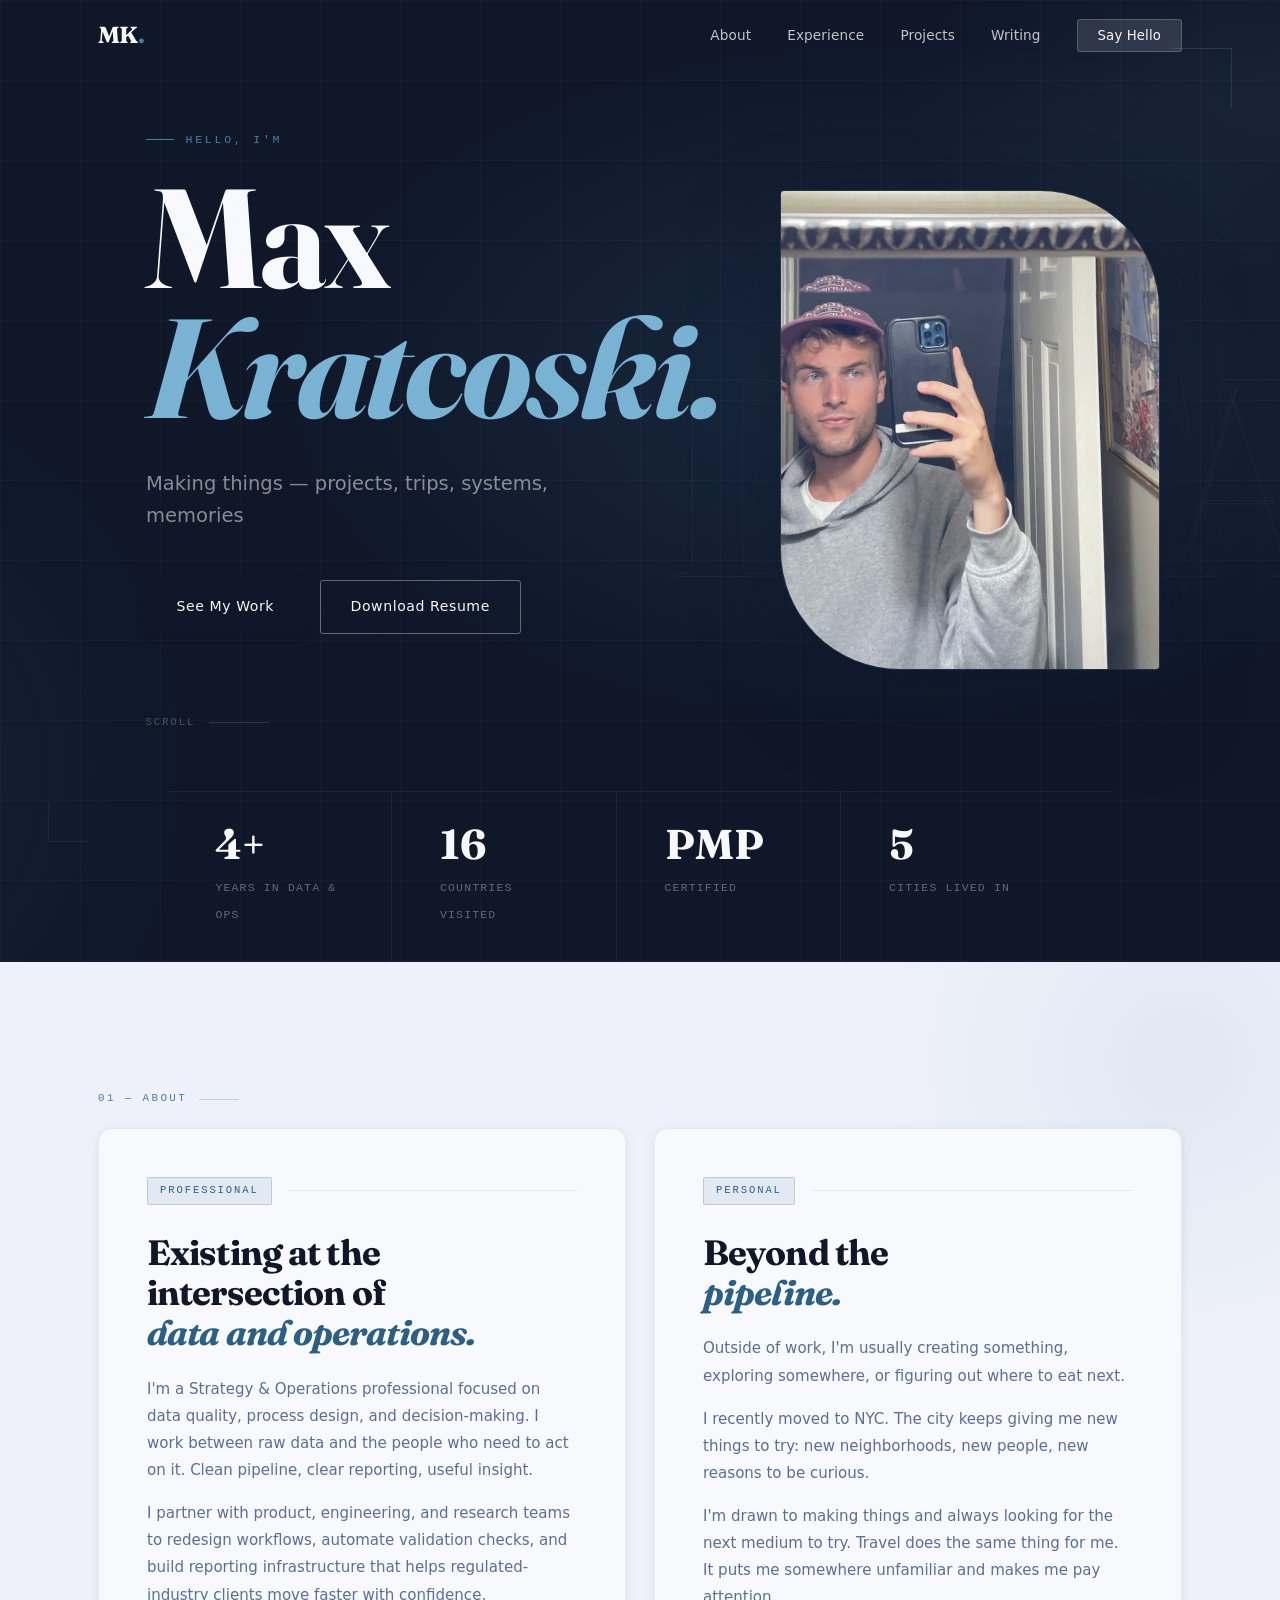
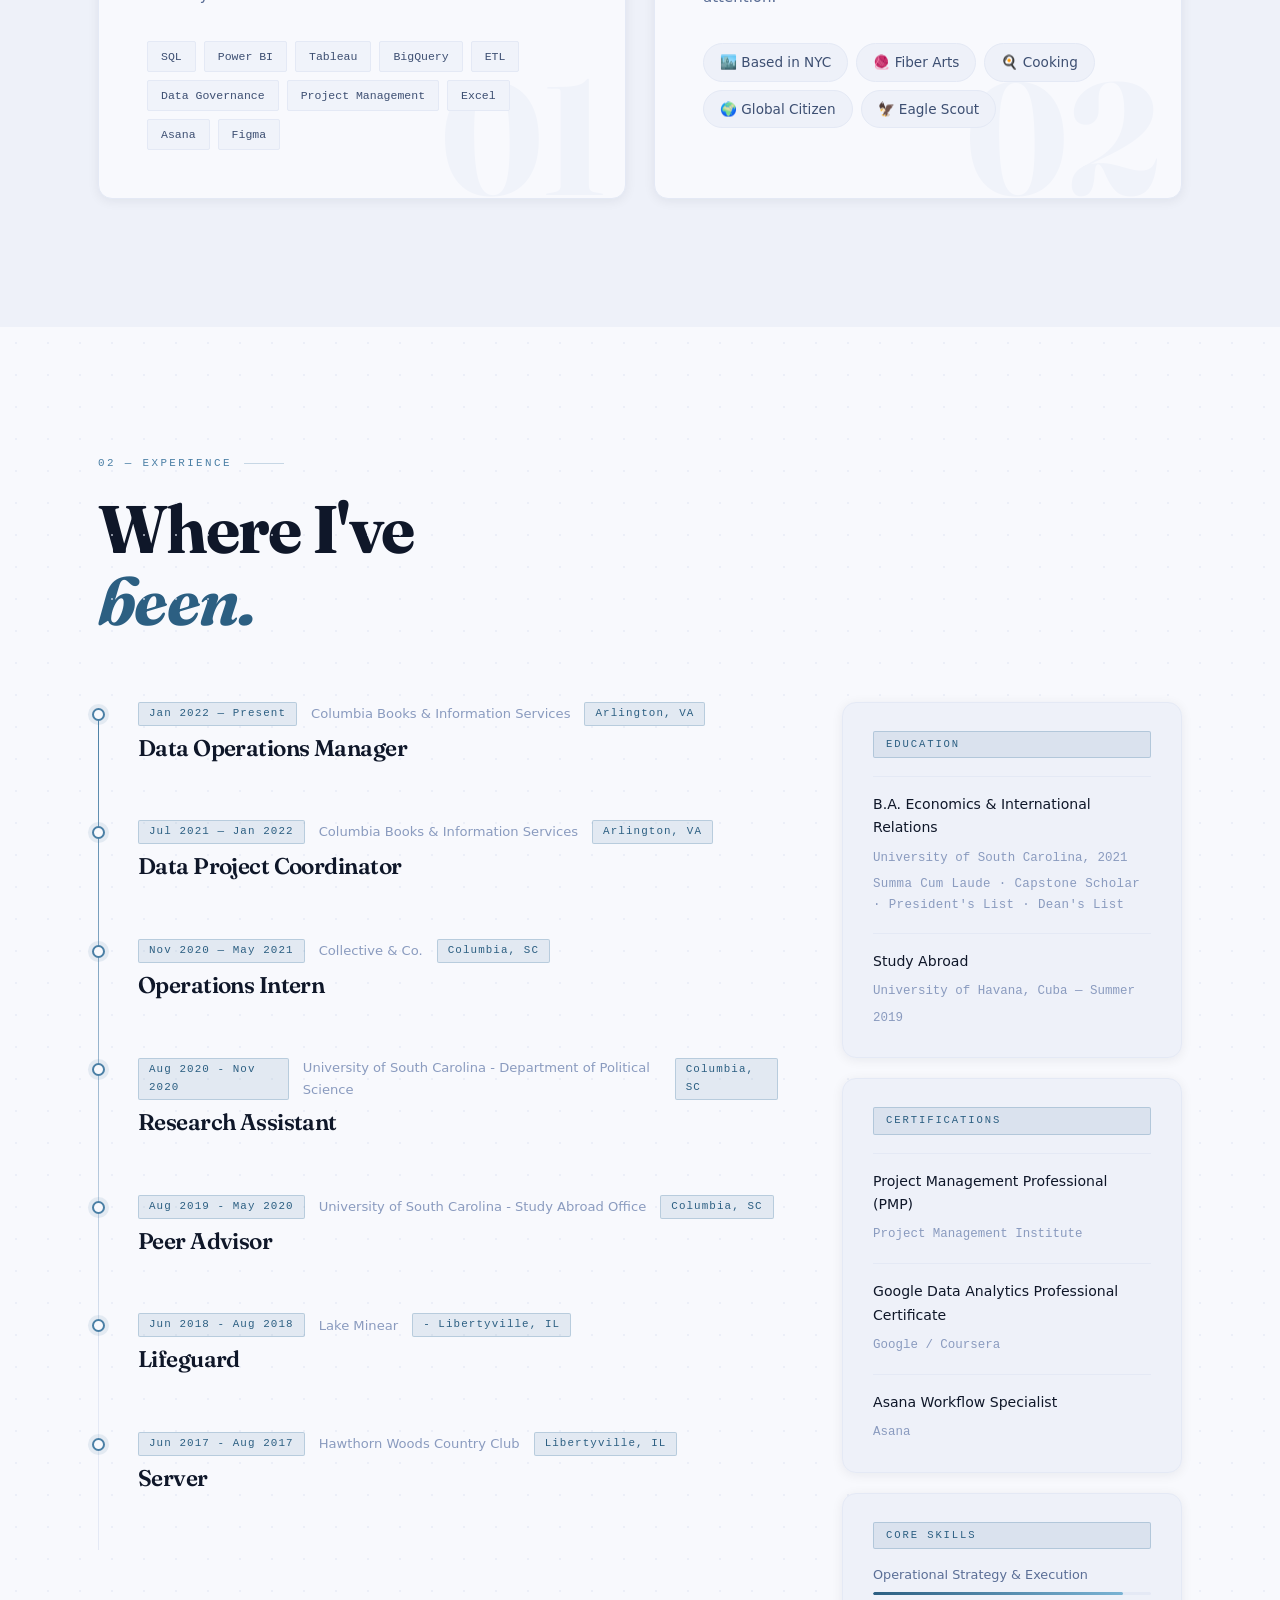
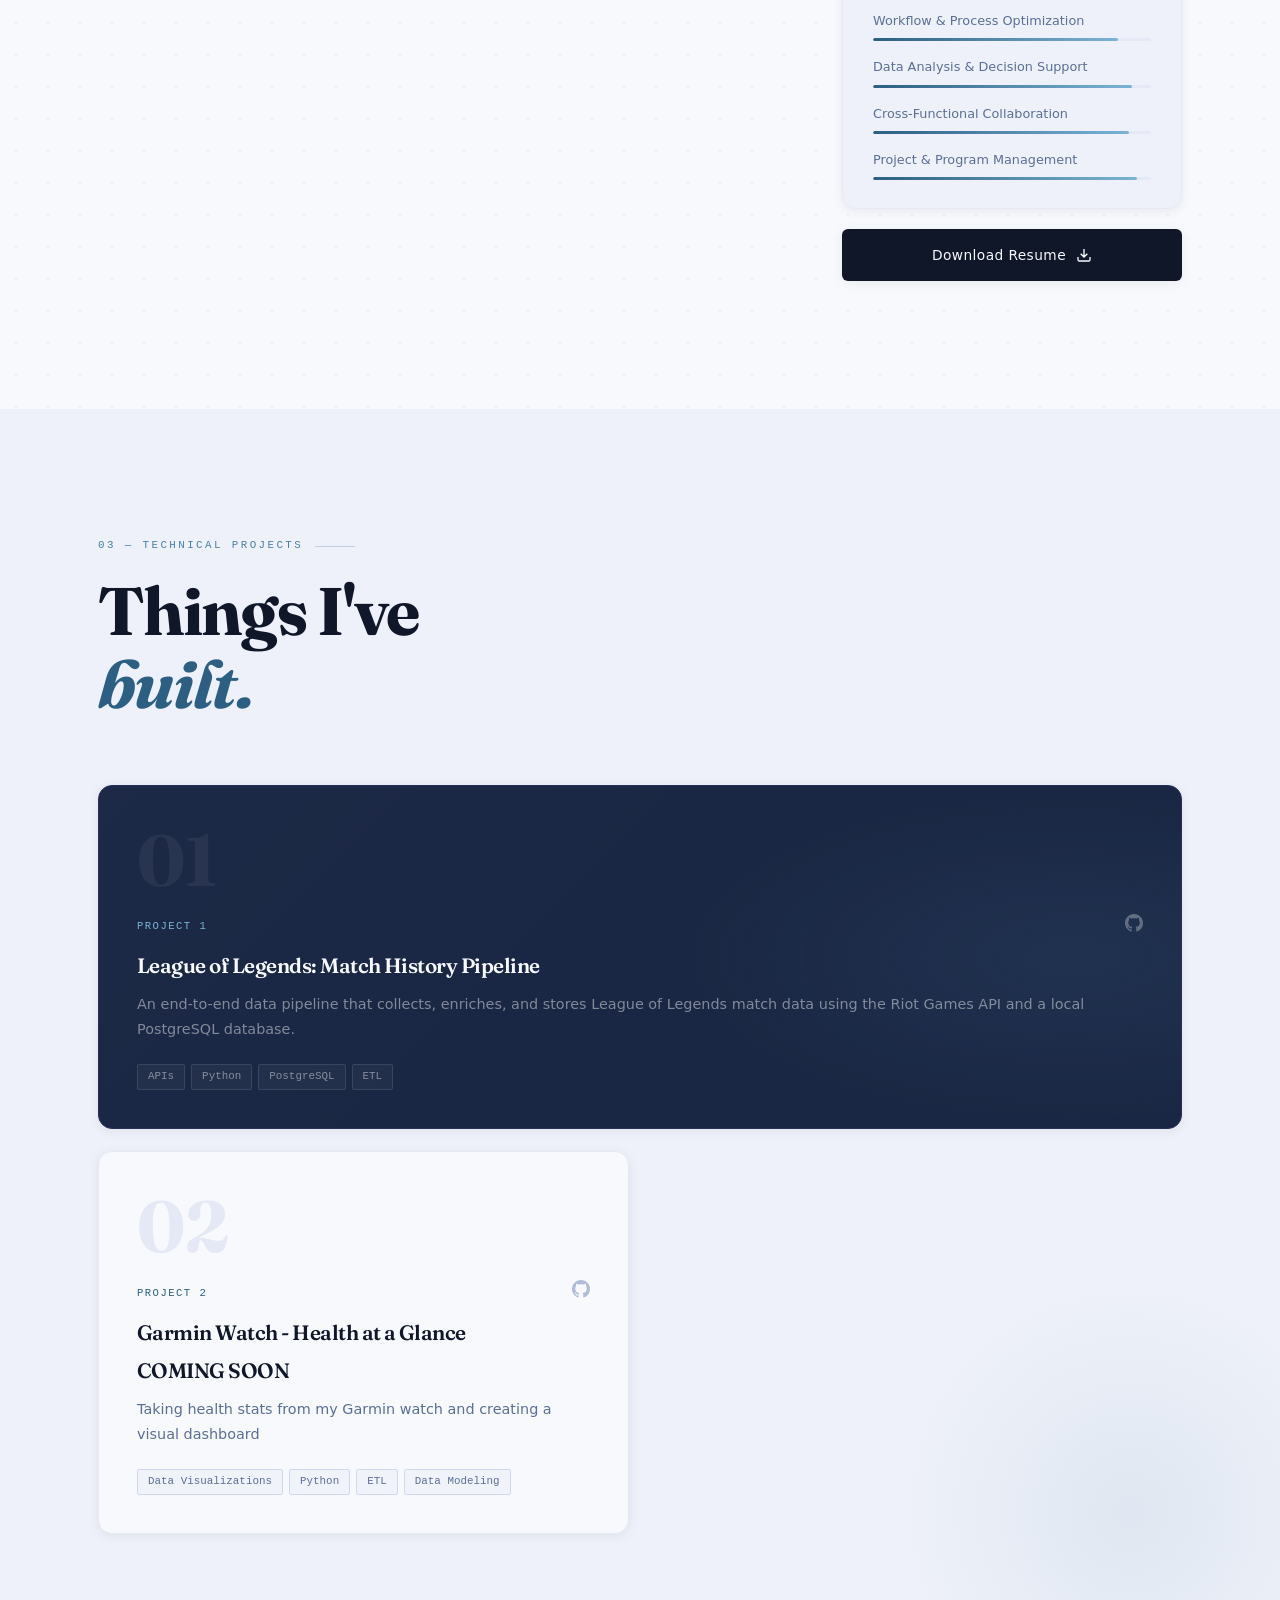
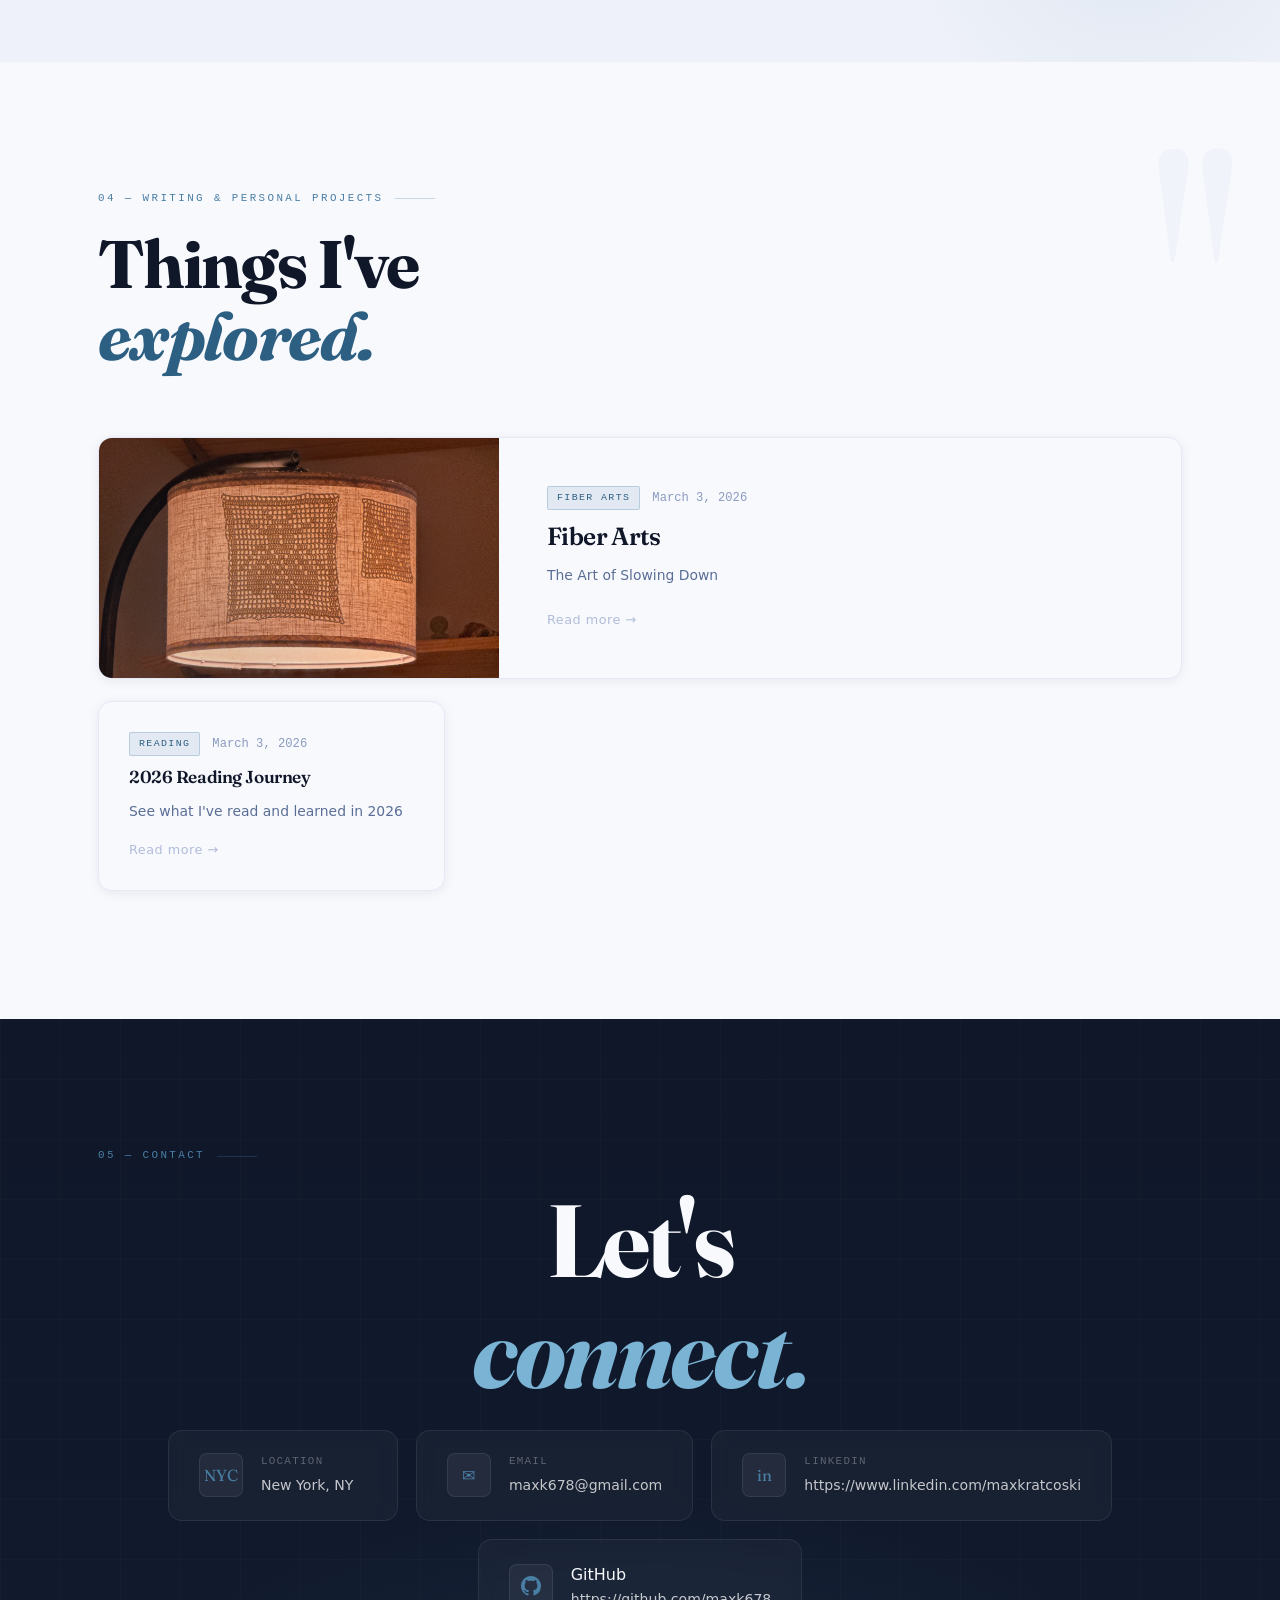
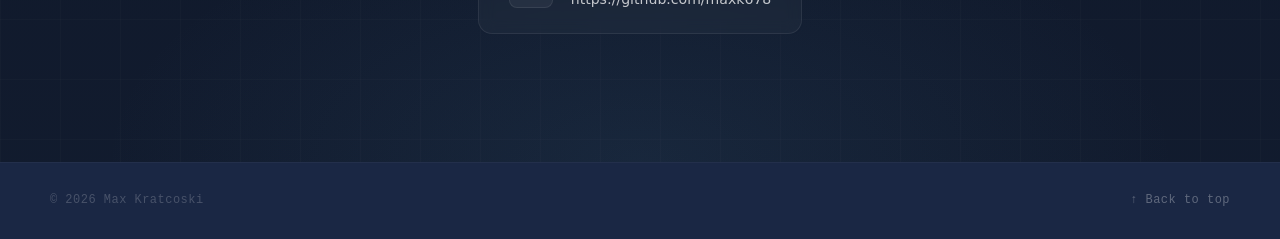
==== index.html @ d5e93c5c "Add files via upload" ====
<!DOCTYPE html>
<html lang="en">
<head>
  <meta charset="UTF-8" />
  <meta name="viewport" content="width=device-width, initial-scale=1.0" />
  <title>Max Kratcoski — Strategy & Analytics</title>
  <link rel="stylesheet" href="css/style.css" />
  <link rel="stylesheet" href="css/fonts.css" />
  <link rel="icon" href="data:image/svg+xml,<svg xmlns=%22http://www.w3.org/2000/svg%22 viewBox=%220 0 100 100%22><text y=%22.9em%22 font-size=%2290%22>📈</text></svg>">
</head>
<body>

  <!-- ═══════════════════════════════ NAV ═══════════════════════════════ -->
  <nav id="nav">
    <div class="nav-inner">
      <a href="#hero" class="nav-logo">MK<span class="dot">.</span></a>
      <ul class="nav-links">
        <li><a href="#about">About</a></li>
        <li><a href="#experience">Experience</a></li>
        <li><a href="#tech-projects">Projects</a></li>
        <li><a href="#blog">Writing</a></li>
        <li><a href="#contact" class="nav-cta">Say Hello</a></li>
      </ul>
      <button class="nav-hamburger" id="hamburger" aria-label="Menu">
        <span></span><span></span><span></span>
      </button>
    </div>
  </nav>

  <!-- ═══════════════════════════════ HERO ════════════════════════════════ -->
  <section id="hero">
    <div class="hero-bg-text">DATA</div>
    <div class="hero-corner"></div>
    <div class="hero-corner-bl"></div>
    <div class="hero-inner">
      <div class="hero-content">
        <p class="hero-eyebrow">Hello, I'm</p>
        <h1 class="hero-name">Max<br /><em>Kratcoski.</em></h1>
        <p class="hero-tagline">Making things — projects, trips, systems, memories</p>
        <div class="hero-actions">
          <a href="#tech-projects" class="btn btn-primary">See My Work</a>
          <a href="assets/Kratcoski_Resume2026.pdf" class="btn btn-ghost" target="_blank">Download Resume</a>
        </div>
        <div class="hero-scroll-hint">
          <span>scroll</span>
          <div class="scroll-line"></div>
        </div>
      </div>
      <div class="hero-photo">
        <img src="assets/images/profile_pic.jpg" alt="Max Kratcoski" />
      </div>
    </div>
    <div class="hero-stats">
      <div class="stat">
        <span class="stat-num">4+</span>
        <span class="stat-label">Years in Data & Ops</span>
      </div>
      <div class="stat">
        <span class="stat-num">16</span>
        <span class="stat-label">Countries Visited</span>
      </div>
      <div class="stat">
        <span class="stat-num">PMP</span>
        <span class="stat-label">Certified</span>
      </div>
      <div class="stat">
        <span class="stat-num">5</span>
        <span class="stat-label">Cities Lived In</span>
      </div>      
    </div>
  </section>

  <!-- ═══════════════════════════════ ABOUT ═══════════════════════════════ -->
  <section id="about">
    <div class="section-inner">
      <div class="section-label">01 — About</div>
      <div class="about-grid">

        <div class="about-card about-professional" data-num="01">
          <div class="about-card-header">
            <span class="about-tag">Professional</span>
            <div class="about-line"></div>
          </div>
          <h2>Existing at the intersection of<br /><em>data and operations.</em></h2>
          <p>I'm a Strategy & Operations professional focused on data quality, process design, and decision-making. I work between raw data and the people who need to act on it. Clean pipeline, clear reporting, useful insight.</p>
          <p>I partner with product, engineering, and research teams to redesign workflows, automate validation checks, and build reporting infrastructure that helps regulated-industry clients move faster with confidence.</p>
          <div class="skill-pills">
            <span>SQL</span><span>Power BI</span><span>Tableau</span>
            <span>BigQuery</span><span>ETL</span><span>Data Governance</span>
            <span>Project Management</span><span>Excel</span><span>Asana</span><span>Figma</span>
          </div>
        </div>

        <div class="about-card about-personal" data-num="02">
          <div class="about-card-header">
            <span class="about-tag">Personal</span>
            <div class="about-line"></div>
          </div>
          <h2>Beyond the<br /><em>pipeline.</em></h2>
          <p>Outside of work, I'm usually creating something, exploring somewhere, or figuring out where to eat next.</p>
          <p>I recently moved to NYC. The city keeps giving me new things to try: new neighborhoods, new people, new reasons to be curious.</p>
          <p>I'm drawn to making things and always looking for the next medium to try. Travel does the same thing for me. It puts me somewhere unfamiliar and makes me pay attention.</p>
          <div class="personal-tags">
            <span>🏙️ Based in NYC</span>
            <span>🧶 Fiber Arts</span>
            <span>🍳 Cooking</span>
            <span>🌍 Global Citizen</span>
            <span>🦅 Eagle Scout</span>
          </div>
        </div>

      </div>
    </div>
  </section>

  <!-- ═══════════════════════════════ EXPERIENCE ═══════════════════════════ -->
  <section id="experience">
    <div class="section-inner">
      <div class="section-label">02 — Experience</div>
      <h2 class="section-title">Where I've<br /><em>been.</em></h2>

      <div class="exp-layout">
        <div class="timeline">

          <div class="timeline-item" data-anim>
            <div class="timeline-marker"></div>
            <div class="timeline-content">
              <div class="timeline-meta">
                <span class="timeline-date">Jan 2022 — Present</span>
                <span class="timeline-company">Columbia Books & Information Services</span>
                <span class="timeline-date">Arlington, VA</span>
              </div>
              <h3 class="timeline-role">Data Operations Manager</h3>
            </div>
          </div>

          <div class="timeline-item" data-anim>
            <div class="timeline-marker"></div>
            <div class="timeline-content">
              <div class="timeline-meta">
                <span class="timeline-date">Jul 2021 — Jan 2022</span>
                <span class="timeline-company">Columbia Books & Information Services</span>
                <span class="timeline-date">Arlington, VA</span>
              </div>
              <h3 class="timeline-role">Data Project Coordinator</h3>
            </div>
          </div>

          <div class="timeline-item" data-anim>
            <div class="timeline-marker"></div>
            <div class="timeline-content">
              <div class="timeline-meta">
                <span class="timeline-date">Nov 2020 — May 2021</span>
                <span class="timeline-company">Collective & Co.</span>
                <span class="timeline-date">Columbia, SC</span>
              </div>
              <h3 class="timeline-role">Operations Intern</h3>
            </div>
          </div>

          <div class="timeline-item" data-anim>
            <div class="timeline-marker"></div>
            <div class="timeline-content">
              <div class="timeline-meta">
                <span class="timeline-date">Aug 2020 - Nov 2020</span>
                <span class="timeline-company">University of South Carolina - Department of Political Science</span>
                <span class="timeline-date">Columbia, SC</span>
              </div>
              <h3 class="timeline-role">Research Assistant</h3>
            </div>
          </div>

          <div class="timeline-item" data-anim>
            <div class="timeline-marker"></div>
            <div class="timeline-content">
              <div class="timeline-meta">
                <span class="timeline-date">Aug 2019 - May 2020</span>
                <span class="timeline-company">University of South Carolina - Study Abroad Office</span>
                <span class="timeline-date">Columbia, SC</span>
              </div>
              <h3 class="timeline-role">Peer Advisor</h3>
            </div>
          </div>

          <div class="timeline-item" data-anim>
            <div class="timeline-marker"></div>
            <div class="timeline-content">
              <div class="timeline-meta">
                <span class="timeline-date">Jun 2018 - Aug 2018</span>
                <span class="timeline-company">Lake Minear</span>
                <span class="timeline-date"> - Libertyville, IL</span>
              </div>
              <h3 class="timeline-role">Lifeguard</h3>
            </div>
          </div>

          <div class="timeline-item" data-anim>
            <div class="timeline-marker"></div>
            <div class="timeline-content">
              <div class="timeline-meta">
                <span class="timeline-date">Jun 2017 - Aug 2017</span>
                <span class="timeline-company">Hawthorn Woods Country Club</span>
                <span class="timeline-date">Libertyville, IL</span>
              </div>
              <h3 class="timeline-role">Server</h3>
            </div>
          </div>

        </div>

        <div class="exp-sidebar">
          <div class="edu-card">
            <div class="about-tag">Education</div>
            <div class="edu-item">
              <strong>B.A. Economics & International Relations</strong>
              <span>University of South Carolina, 2021</span>
              <span class="edu-honors">Summa Cum Laude · Capstone Scholar · President's List · Dean's List</span>
            </div>
            <div class="edu-item">
              <strong>Study Abroad</strong>
              <span>University of Havana, Cuba — Summer 2019</span>
            </div>
          </div>

          <div class="edu-card">
            <div class="about-tag">Certifications</div>
            <div class="edu-item">
              <strong>Project Management Professional (PMP)</strong>
              <span>Project Management Institute</span>
            </div>
            <div class="edu-item">
              <strong>Google Data Analytics Professional Certificate</strong>
              <span>Google / Coursera</span>
            </div>
            <div class="edu-item">
              <strong>Asana Workflow Specialist</strong>
              <span>Asana</span>
            </div>
          </div>

          <div class="skills-card">
            <div class="about-tag">Core Skills</div>
            <div class="skill-row">
              <span class="skill-name">Operational Strategy & Execution</span>
              <div class="skill-bar"><div class="skill-fill" style="--w:90%"></div></div>
            </div>
            <div class="skill-row">
              <span class="skill-name">Workflow & Process Optimization</span>
              <div class="skill-bar"><div class="skill-fill" style="--w:88%"></div></div>
            </div>
            <div class="skill-row">
              <span class="skill-name">Data Analysis & Decision Support</span>
              <div class="skill-bar"><div class="skill-fill" style="--w:93%"></div></div>
            </div>
            <div class="skill-row">
              <span class="skill-name">Cross-Functional Collaboration</span>
              <div class="skill-bar"><div class="skill-fill" style="--w:92%"></div></div>
            </div>
            <div class="skill-row">
              <span class="skill-name">Project & Program Management</span>
              <div class="skill-bar"><div class="skill-fill" style="--w:95%"></div></div>
            </div>
          </div>

          <a href="assets/Kratcoski_Resume2026.pdf" class="resume-download" target="_blank">
            <span>Download Resume</span>
            <svg width="16" height="16" viewBox="0 0 24 24" fill="none" stroke="currentColor" stroke-width="2"><path d="M21 15v4a2 2 0 01-2 2H5a2 2 0 01-2-2v-4M7 10l5 5 5-5M12 15V3"/></svg>
          </a>
        </div>
      </div>
    </div>
  </section>

  <!-- ═══════════════════════════════ TECH PROJECTS ════════════════════════ -->
  <section id="tech-projects">
    <div class="section-inner">
      <div class="section-label">03 — Technical Projects</div>
      <h2 class="section-title">Things I've<br /><em>built.</em></h2>

      <div class="projects-grid">

        <div class="project-card featured" data-anim>
          <div class="project-card-inner">
            <div class="project-number">01</div>
            <div class="project-top">
              <span class="project-category">Project 1</span>
              <div class="project-links">
                <a href="https://github.com/maxk678/lol-match-history-pipeline" target="_blank" title="GitHub">
                  <svg width="18" height="18" viewBox="0 0 24 24" fill="currentColor"><path d="M12 0C5.37 0 0 5.37 0 12c0 5.31 3.435 9.795 8.205 11.385.6.105.825-.255.825-.57 0-.285-.015-1.23-.015-2.235-3.015.555-3.795-.735-4.035-1.41-.135-.345-.72-1.41-1.23-1.695-.42-.225-1.02-.78-.015-.795.945-.015 1.62.87 1.845 1.23 1.08 1.815 2.805 1.305 3.495.99.105-.78.42-1.305.765-1.605-2.67-.3-5.46-1.335-5.46-5.925 0-1.305.465-2.385 1.23-3.225-.12-.3-.54-1.53.12-3.18 0 0 1.005-.315 3.3 1.23.96-.27 1.98-.405 3-.405s2.04.135 3 .405c2.295-1.56 3.3-1.23 3.3-1.23.66 1.65.24 2.88.12 3.18.765.84 1.23 1.905 1.23 3.225 0 4.605-2.805 5.625-5.475 5.925.435.375.81 1.095.81 2.22 0 1.605-.015 2.895-.015 3.3 0 .315.225.69.825.57A12.02 12.02 0 0024 12c0-6.63-5.37-12-12-12z"/></svg>
                </a>
              </div>
            </div>
            <h3>League of Legends: Match History Pipeline </h3>
            <p>An end-to-end data pipeline that collects, enriches, and stores League of Legends match data using the Riot Games API and a local PostgreSQL database.</p>
            <div class="project-tech"><span>APIs</span><span>Python</span><span>PostgreSQL</span><span>ETL</span></div>
          </div>
        </div>

        <div class="project-card" data-anim>
          <div class="project-card-inner">
            <div class="project-number">02</div>
            <div class="project-top">
              <span class="project-category">Project 2</span>
              <div class="project-links">
                <a href="https://github.com/maxk678" target="_blank" title="GitHub">
                  <svg width="18" height="18" viewBox="0 0 24 24" fill="currentColor"><path d="M12 0C5.37 0 0 5.37 0 12c0 5.31 3.435 9.795 8.205 11.385.6.105.825-.255.825-.57 0-.285-.015-1.23-.015-2.235-3.015.555-3.795-.735-4.035-1.41-.135-.345-.72-1.41-1.23-1.695-.42-.225-1.02-.78-.015-.795.945-.015 1.62.87 1.845 1.23 1.08 1.815 2.805 1.305 3.495.99.105-.78.42-1.305.765-1.605-2.67-.3-5.46-1.335-5.46-5.925 0-1.305.465-2.385 1.23-3.225-.12-.3-.54-1.53.12-3.18 0 0 1.005-.315 3.3 1.23.96-.27 1.98-.405 3-.405s2.04.135 3 .405c2.295-1.56 3.3-1.23 3.3-1.23.66 1.65.24 2.88.12 3.18.765.84 1.23 1.905 1.23 3.225 0 4.605-2.805 5.625-5.475 5.925.435.375.81 1.095.81 2.22 0 1.605-.015 2.895-.015 3.3 0 .315.225.69.825.57A12.02 12.02 0 0024 12c0-6.63-5.37-12-12-12z"/></svg>
                </a>
              </div>
            </div>
            <h3>Garmin Watch - Health at a Glance</h3>
            <h3>COMING SOON</h3>
            <p>Taking health stats from my Garmin watch and creating a visual dashboard</p>
            <div class="project-tech"><span>Data Visualizations</span><span>Python</span><span>ETL</span><span>Data Modeling</span></div>
          </div>
        </div>

      </div>
    </div>
  </section>

  <!-- ═══════════════════════════════ BLOG ════════════════════════════════ -->
  <section id="blog">
    <div class="section-inner">
      <div class="section-label">04 — Writing & Personal Projects</div>
      <h2 class="section-title">Things I've<br /><em>explored.</em></h2>

      <div class="blog-grid">

        <a href="posts/FiberArts.html" class="blog-card featured-post" data-anim>
          <div class="blog-card-image">
            <img src="assets/images/crochet_Bug2.jpeg" alt="Filet Crochet Projects" />
          </div>
          <div class="blog-card-body">
            <div class="blog-meta">
              <span class="blog-tag">Fiber Arts</span>
              <span class="blog-date">March 3, 2026</span>
            </div>
            <h3>Fiber Arts</h3>
            <p>The Art of Slowing Down</p>
            <span class="read-more">Read more →</span>
          </div>
        </a>

        <a href="posts/2026 Readings.html" class="blog-card" data-anim>
          <div class="blog-card-body">
            <div class="blog-meta">
              <span class="blog-tag">Reading</span>
              <span class="blog-date">March 3, 2026</span>
            </div>
            <h3>2026 Reading Journey</h3>
            <p>See what I've read and learned in 2026</p>
            <span class="read-more">Read more →</span>
          </div>
        </a>


      </div>
    </div>
  </section>

  <!-- ═══════════════════════════════ CONTACT ═══════════════════════════════ -->
  <section id="contact">
    <div class="section-inner contact-inner">
      <div class="section-label">05 — Contact</div>
      <h2 class="section-title contact-title">Let's<br /><em>connect.</em></h2>

      <div class="contact-links">
        <a href="#" target="_blank" class="contact-link">
          <div class="contact-link-icon">NYC</div>
          <div>
            <div class="contact-link-label">Location</div>
            <div class="contact-link-value">New York, NY</div>
          </div>
        </a>        
        <a href="mailto:maxk678@gmail.com" class="contact-link">
          <div class="contact-link-icon">✉</div>
          <div>
            <div class="contact-link-label">Email</div>
            <div class="contact-link-value">maxk678@gmail.com</div>
          </div>
        </a>
        <a href="https://www.linkedin.com/in/max-kratcoski-pmp-189a4118a/" target="_blank" class="contact-link">
          <div class="contact-link-icon">in</div>
          <div>
            <div class="contact-link-label">LinkedIn</div>
            <div class="contact-link-value">https://www.linkedin.com/maxkratcoski</div>
          </div>
        </a>
        <a href="https://github.com/maxk678" target="_blank" class="contact-link">
          <div class="contact-link-icon">
            <svg width="20" height="20" viewBox="0 0 24 24" fill="currentColor"><path d="M12 0C5.37 0 0 5.37 0 12c0 5.31 3.435 9.795 8.205 11.385.6.105.825-.255.825-.57 0-.285-.015-1.23-.015-2.235-3.015.555-3.795-.735-4.035-1.41-.135-.345-.72-1.41-1.23-1.695-.42-.225-1.02-.78-.015-.795.945-.015 1.62.87 1.845 1.23 1.08 1.815 2.805 1.305 3.495.99.105-.78.42-1.305.765-1.605-2.67-.3-5.46-1.335-5.46-5.925 0-1.305.465-2.385 1.23-3.225-.12-.3-.54-1.53.12-3.18 0 0 1.005-.315 3.3 1.23.96-.27 1.98-.405 3-.405s2.04.135 3 .405c2.295-1.56 3.3-1.23 3.3-1.23.66 1.65.24 2.88.12 3.18.765.84 1.23 1.905 1.23 3.225 0 4.605-2.805 5.625-5.475 5.925.435.375.81 1.095.81 2.22 0 1.605-.015 2.895-.015 3.3 0 .315.225.69.825.57A12.02 12.02 0 0024 12c0-6.63-5.37-12-12-12z"/></svg>
          </div>
          <div>
            <div class="">GitHub</div>
            <div class="contact-link-value">https://github.com/maxk678</div>
          </div>
        </a>
      </div>
    </div>
  </section>

  <!-- ═══════════════════════════════ FOOTER ════════════════════════════════ -->
  <footer>
    <div class="footer-inner">
      <span>© 2026 Max Kratcoski</span>
      <a href="#hero">↑ Back to top</a>
    </div>
  </footer>

  <script src="js/main.js"></script>
</body>
</html>
---- css/style.css ----
/* ═══════════════════════════════════════════════════════════════
   VARIABLES & RESET
   ═══════════════════════════════════════════════════════════════ */
:root {
  --black:    #0f1729;
  --gray-900: #1a2744;
  --gray-800: #243258;
  --gray-700: #3d4f72;
  --gray-600: #5a6e96;
  --gray-400: #8a9bbf;
  --gray-300: #b0bcda;
  --gray-200: #d0d8ed;
  --gray-100: #e4e9f5;
  --gray-50:  #f0f3fa;
  --white:    #f8f9fd;
  --cream:    #eef1f9;

  --gold:        #4a7fa5;
  --gold-dark:   #2c5f82;
  --gold-light:  #7ab3d4;
  --gold-muted:  rgba(74, 127, 165, 0.12);
  --gold-border: rgba(74, 127, 165, 0.28);

  --font-serif: 'Playfair Display', 'Georgia', serif;
  --font-sans:  'DM Sans', system-ui, sans-serif;
  --font-mono:  'DM Mono', 'Courier New', monospace;

  --nav-h: 70px;
  --max-w: 1180px;
  --section-pad: 128px;
  --radius: 6px;
  --radius-lg: 14px;
  --transition: 0.35s cubic-bezier(0.4, 0, 0.2, 1);
  --shadow-sm: 0 2px 12px rgba(15,23,41,0.07);
  --shadow-md: 0 8px 32px rgba(15,23,41,0.12);
  --shadow-lg: 0 20px 64px rgba(15,23,41,0.16);
  --shadow-xl: 0 32px 80px rgba(15,23,41,0.22);
}

*, *::before, *::after { box-sizing: border-box; margin: 0; padding: 0; }
html { scroll-behavior: smooth; font-size: 16px; }
body {
  font-family: var(--font-sans);
  background: var(--white);
  color: var(--black);
  line-height: 1.65;
  overflow-x: hidden;
}
img { max-width: 100%; display: block; }
a { text-decoration: none; color: inherit; }
ul { list-style: none; }

/* ── Grain texture overlay ───────────────────────────────────── */
body::before {
  content: '';
  position: fixed;
  inset: 0;
  background-image: url("data:image/svg+xml,%3Csvg viewBox='0 0 256 256' xmlns='http://www.w3.org/2000/svg'%3E%3Cfilter id='noise'%3E%3CfeTurbulence type='fractalNoise' baseFrequency='0.9' numOctaves='4' stitchTiles='stitch'/%3E%3C/filter%3E%3Crect width='100%25' height='100%25' filter='url(%23noise)' opacity='0.04'/%3E%3C/svg%3E");
  pointer-events: none;
  z-index: 9999;
  opacity: 0.55;
  mix-blend-mode: multiply;
}

/* ═══════════════════════════════════════════════════════════════
   TYPOGRAPHY
   ═══════════════════════════════════════════════════════════════ */
h1, h2, h3, h4 {
  font-family: var(--font-serif);
  line-height: 1.08;
  letter-spacing: -0.025em;
}
em { font-style: italic; }

/* ═══════════════════════════════════════════════════════════════
   LAYOUT UTILITIES
   ═══════════════════════════════════════════════════════════════ */
.section-inner {
  max-width: var(--max-w);
  margin: 0 auto;
  padding: var(--section-pad) 48px;
}

.section-label {
  font-family: var(--font-mono);
  font-size: 0.68rem;
  letter-spacing: 0.22em;
  text-transform: uppercase;
  color: var(--gold);
  margin-bottom: 20px;
  display: flex;
  align-items: center;
  gap: 12px;
}
.section-label::after {
  content: '';
  display: block;
  width: 40px;
  height: 1px;
  background: var(--gold-border);
}

.section-title {
  font-size: clamp(2.6rem, 5.5vw, 4.2rem);
  margin-bottom: 64px;
  font-weight: 700;
  color: var(--black);
}
.section-title em { color: var(--gold-dark); font-style: italic; }

/* ═══════════════════════════════════════════════════════════════
   BUTTONS
   ═══════════════════════════════════════════════════════════════ */
.btn {
  display: inline-flex;
  align-items: center;
  gap: 8px;
  padding: 14px 30px;
  border-radius: 3px;
  font-family: var(--font-sans);
  font-size: 0.88rem;
  font-weight: 500;
  letter-spacing: 0.04em;
  transition: var(--transition);
  cursor: pointer;
  position: relative;
  overflow: hidden;
}
.btn::after {
  content: '';
  position: absolute;
  inset: 0;
  opacity: 0;
  transition: opacity 0.25s;
  background: rgba(255,255,255,0.08);
}
.btn:hover::after { opacity: 1; }
.btn-primary {
  background: var(--black);
  color: var(--white);
  border: 1.5px solid var(--black);
  box-shadow: var(--shadow-sm);
}
.btn-primary:hover { transform: translateY(-2px); box-shadow: var(--shadow-md); }
.btn-ghost {
  background: transparent;
  color: var(--white);
  border: 1.5px solid rgba(255,255,255,0.35);
}
.btn-ghost:hover {
  border-color: rgba(255,255,255,0.8);
  transform: translateY(-2px);
}

/* ═══════════════════════════════════════════════════════════════
   NAV
   ═══════════════════════════════════════════════════════════════ */
#nav {
  position: fixed;
  top: 0; left: 0; right: 0;
  height: var(--nav-h);
  z-index: 100;
  transition: background 0.4s, box-shadow 0.4s, border-color 0.4s;
  background: transparent;
}
#nav.scrolled {
  background: rgba(250, 250, 245, 0.94);
  backdrop-filter: blur(18px) saturate(1.4);
  box-shadow: 0 1px 0 var(--gray-100), var(--shadow-sm);
}
.nav-inner {
  max-width: var(--max-w);
  margin: 0 auto;
  padding: 0 48px;
  height: 100%;
  display: flex;
  align-items: center;
  justify-content: space-between;
}
.nav-logo {
  font-family: var(--font-serif);
  font-size: 1.45rem;
  font-weight: 700;
  letter-spacing: -0.03em;
  color: var(--white);
  transition: color 0.4s;
}
#nav.scrolled .nav-logo { color: var(--black); }
.nav-logo .dot { color: var(--gold); }
.nav-links {
  display: flex;
  align-items: center;
  gap: 36px;
}
.nav-links a {
  font-size: 0.85rem;
  color: rgba(255,255,255,0.75);
  font-weight: 400;
  letter-spacing: 0.01em;
  transition: color var(--transition);
  position: relative;
}
.nav-links a::after {
  content: '';
  position: absolute;
  bottom: -3px; left: 0;
  width: 0; height: 1px;
  background: var(--gold);
  transition: width 0.3s ease;
}
.nav-links a:hover { color: var(--white); }
.nav-links a:hover::after { width: 100%; }
#nav.scrolled .nav-links a { color: var(--gray-600); }
#nav.scrolled .nav-links a:hover { color: var(--black); }
.nav-cta {
  background: rgba(255,255,255,0.12) !important;
  color: var(--white) !important;
  padding: 8px 20px;
  border-radius: 3px;
  border: 1px solid rgba(255,255,255,0.2) !important;
  backdrop-filter: blur(8px);
  font-size: 0.83rem !important;
}
.nav-cta:hover { background: rgba(255,255,255,0.22) !important; }
.nav-cta::after { display: none !important; }
#nav.scrolled .nav-cta {
  background: var(--black) !important;
  color: var(--white) !important;
  border-color: var(--black) !important;
}
.nav-hamburger {
  display: none;
  flex-direction: column;
  gap: 5px;
  background: none;
  border: none;
  cursor: pointer;
  padding: 4px;
}
.nav-hamburger span {
  display: block;
  width: 22px;
  height: 1.5px;
  background: var(--white);
  transition: var(--transition);
}
#nav.scrolled .nav-hamburger span { background: var(--black); }

/* ═══════════════════════════════════════════════════════════════
   HERO — Full-bleed dark with geometric accents
   ═══════════════════════════════════════════════════════════════ */
#hero {
  min-height: 100vh;
  display: flex;
  flex-direction: column;
  justify-content: center;
  position: relative;
  overflow: hidden;
  background: var(--black);
  color: var(--white);
}

/* Layered gradient mesh background */
#hero::before {
  content: '';
  position: absolute;
  inset: 0;
  background:
    radial-gradient(ellipse 80% 60% at 70% 40%, rgba(74,127,165,0.18) 0%, transparent 60%),
    radial-gradient(ellipse 50% 80% at -10% 80%, rgba(44,95,130,0.14) 0%, transparent 50%),
    radial-gradient(ellipse 60% 40% at 100% 10%, rgba(122,179,212,0.08) 0%, transparent 50%);
  pointer-events: none;
}

/* Decorative grid lines */
#hero::after {
  content: '';
  position: absolute;
  inset: 0;
  background-image:
    linear-gradient(rgba(255,255,255,0.025) 1px, transparent 1px),
    linear-gradient(90deg, rgba(255,255,255,0.025) 1px, transparent 1px);
  background-size: 80px 80px;
  pointer-events: none;
}

/* Large serif watermark */
.hero-bg-text {
  position: absolute;
  top: 50%;
  right: -4%;
  transform: translateY(-52%);
  font-family: var(--font-serif);
  font-size: clamp(140px, 22vw, 300px);
  font-weight: 700;
  color: transparent;
  -webkit-text-stroke: 1px rgba(255,255,255,0.04);
  letter-spacing: -0.06em;
  pointer-events: none;
  user-select: none;
  line-height: 1;
  z-index: 1;
}

/* Decorative corner bracket */
.hero-corner {
  position: absolute;
  top: 48px;
  right: 48px;
  width: 60px;
  height: 60px;
  border-top: 1px solid var(--gold-border);
  border-right: 1px solid var(--gold-border);
  z-index: 2;
}
.hero-corner-bl {
  position: absolute;
  bottom: 120px;
  left: 48px;
  width: 40px;
  height: 40px;
  border-bottom: 1px solid rgba(255,255,255,0.06);
  border-left: 1px solid rgba(255,255,255,0.06);
  z-index: 2;
}

.hero-inner {
  max-width: var(--max-w);
  margin: 0 auto;
  padding: calc(var(--nav-h) + 60px) 96px 60px;
  width: 100%;
  position: relative;
  z-index: 2;
  display: flex;
  align-items: center;
  justify-content: space-between;
  gap: 60px;
}

.hero-content {
  flex: 1;
}

.hero-photo {
  flex-shrink: 0;
  width: 380px;
  height: 480px;
  border-radius: 4px 120px 4px 120px;
  overflow: hidden;
  position: relative;
  border: 1px solid rgba(255,255,255,0.08);
  box-shadow: 0 32px 80px rgba(15,23,41,0.5);
}

.hero-photo img {
  width: 100%;
  height: 100%;
  object-fit: cover;
  object-position: center top;
  filter: saturate(0.9);
}

.hero-eyebrow {
  font-family: var(--font-mono);
  font-size: 0.72rem;
  letter-spacing: 0.24em;
  text-transform: uppercase;
  color: var(--gold);
  margin-bottom: 24px;
  display: flex;
  align-items: center;
  gap: 12px;
  animation: fadeUp 0.9s 0.1s both;
}
.hero-eyebrow::before {
  content: '';
  display: block;
  width: 28px;
  height: 1px;
  background: var(--gold);
}

.hero-name {
  font-size: clamp(4.5rem, 11vw, 9.5rem);
  font-weight: 700;
  line-height: 0.92;
  margin-bottom: 36px;
  color: var(--white);
  animation: fadeUp 0.9s 0.2s both;
}
.hero-name em {
  color: var(--gold-light);
  font-style: italic;
  display: block;
}

.hero-tagline {
  font-size: clamp(1rem, 2vw, 1.22rem);
  color: rgba(255,255,255,0.5);
  max-width: 460px;
  margin-bottom: 48px;
  line-height: 1.65;
  font-weight: 300;
  animation: fadeUp 0.9s 0.3s both;
}

.hero-divider {
  width: 1px;
  height: 48px;
  background: linear-gradient(to bottom, var(--gold), transparent);
  margin-bottom: 32px;
  animation: fadeUp 0.9s 0.35s both;
}

.hero-actions {
  display: flex;
  gap: 14px;
  flex-wrap: wrap;
  animation: fadeUp 0.9s 0.4s both;
}

.hero-scroll-hint {
  display: flex;
  align-items: center;
  gap: 14px;
  margin-top: 80px;
  font-family: var(--font-mono);
  font-size: 0.65rem;
  letter-spacing: 0.2em;
  text-transform: uppercase;
  color: rgba(255,255,255,0.25);
  animation: fadeUp 0.9s 0.7s both;
}
.scroll-line {
  width: 60px;
  height: 1px;
  background: rgba(255,255,255,0.12);
  position: relative;
  overflow: hidden;
}
.scroll-line::after {
  content: '';
  position: absolute;
  left: -100%;
  top: 0;
  width: 100%;
  height: 100%;
  background: var(--gold);
  animation: scrollLine 2.2s 2s ease infinite;
}
@keyframes scrollLine { 0%{left:-100%} 100%{left:200%} }

/* Hero stats bar */
.hero-stats {
  display: flex;
  gap: 0;
  border-top: 1px solid rgba(255,255,255,0.06);
  max-width: var(--max-w);
  margin: 0 auto;
  padding: 0 48px;
  position: relative;
  z-index: 2;
  animation: fadeUp 0.9s 0.55s both;
}
.stat {
  flex: 1;
  padding: 32px 0 36px;
  border-right: 1px solid rgba(255,255,255,0.06);
  padding-right: 48px;
  padding-left: 48px;
}
.stat:first-child { padding-left: 0; }
.stat:last-child { border-right: none; }
.stat-num {
  display: block;
  font-family: var(--font-serif);
  font-size: 2.6rem;
  font-weight: 700;
  line-height: 1;
  margin-bottom: 8px;
  color: var(--white);
}
.stat-label {
  font-size: 0.72rem;
  color: rgba(255,255,255,0.35);
  font-family: var(--font-mono);
  text-transform: uppercase;
  letter-spacing: 0.1em;
}

/* ── Hero animations ────────────────────────────────────────── */
@keyframes fadeUp {
  from { opacity: 0; transform: translateY(28px); }
  to   { opacity: 1; transform: translateY(0); }
}

/* ═══════════════════════════════════════════════════════════════
   ABOUT — Warm cream with card depth
   ═══════════════════════════════════════════════════════════════ */
#about {
  background: var(--cream);
  position: relative;
  overflow: hidden;
}
#about::before {
  content: '';
  position: absolute;
  top: -200px; right: -200px;
  width: 600px; height: 600px;
  border-radius: 50%;
  background: radial-gradient(circle, rgba(74,127,165,0.08) 0%, transparent 70%);
  pointer-events: none;
}

.about-grid {
  display: grid;
  grid-template-columns: 1fr 1fr;
  gap: 28px;
}
.about-card {
  background: var(--white);
  border: 1px solid var(--gray-100);
  border-radius: var(--radius-lg);
  padding: 48px;
  position: relative;
  overflow: hidden;
  transition: transform var(--transition), box-shadow var(--transition);
  box-shadow: var(--shadow-sm);
}
.about-card::before {
  content: '';
  position: absolute;
  top: 0; left: 0; right: 0;
  height: 3px;
  background: linear-gradient(90deg, var(--gold-dark), var(--gold-light), transparent);
  opacity: 0;
  transition: opacity var(--transition);
}
.about-card:hover { transform: translateY(-5px); box-shadow: var(--shadow-lg); }
.about-card:hover::before { opacity: 1; }

/* Large faded numeral in card bg */
.about-card::after {
  content: attr(data-num);
  position: absolute;
  bottom: -20px; right: 20px;
  font-family: var(--font-serif);
  font-size: 10rem;
  font-weight: 700;
  color: var(--gray-50);
  line-height: 1;
  pointer-events: none;
  user-select: none;
  transition: color var(--transition);
  z-index: 0;  
}

.about-card > * {
  position: relative;
  z-index: 1;
}

.about-card-header {
  display: flex;
  align-items: center;
  gap: 16px;
  margin-bottom: 28px;
}
.about-tag {
  font-family: var(--font-mono);
  font-size: 0.66rem;
  letter-spacing: 0.18em;
  text-transform: uppercase;
  color: var(--gold-dark);
  background: var(--gold-muted);
  border: 1px solid var(--gold-border);
  padding: 4px 12px;
  border-radius: 2px;
  white-space: nowrap;
}
.about-line { flex: 1; height: 1px; background: var(--gray-100); }

.about-card h2 {
  font-size: clamp(1.7rem, 2.8vw, 2.2rem);
  margin-bottom: 22px;
  color: var(--black);
  line-height: 1.15;
}
.about-card h2 em { color: var(--gold-dark); }
.about-card p {
  font-size: 0.94rem;
  color: var(--gray-600);
  line-height: 1.8;
  margin-bottom: 16px;
}
.about-card p:last-of-type { margin-bottom: 32px; }
.about-card p strong { color: var(--black); font-weight: 500; }

.skill-pills { display: flex; flex-wrap: wrap; gap: 8px; }
.skill-pills span {
  font-family: var(--font-mono);
  font-size: 0.72rem;
  background: var(--gray-50);
  border: 1px solid var(--gray-100);
  padding: 5px 13px;
  border-radius: 2px;
  color: var(--gray-700);
  transition: border-color 0.2s, background 0.2s;
}
.skill-pills span:hover {
  border-color: var(--gold-border);
  background: var(--gold-muted);
  color: var(--gold-dark);
}

.personal-tags { display: flex; flex-wrap: wrap; gap: 8px; }
.personal-tags span {
  font-size: 0.85rem;
  background: var(--cream);
  border: 1px solid var(--gray-100);
  padding: 7px 16px;
  border-radius: 40px;
  color: var(--gray-700);
  transition: border-color 0.2s;
}
.personal-tags span:hover { border-color: var(--gold-border); }

/* ═══════════════════════════════════════════════════════════════
   EXPERIENCE — White with strong timeline
   ═══════════════════════════════════════════════════════════════ */
#experience { background: var(--white); position: relative; }

/* Subtle dot grid */
#experience::before {
  content: '';
  position: absolute;
  inset: 0;
  background-image: radial-gradient(var(--gray-100) 1px, transparent 1px);
  background-size: 32px 32px;
  pointer-events: none;
  opacity: 0.6;
}

.exp-layout {
  display: grid;
  grid-template-columns: 1fr 340px;
  gap: 64px;
  align-items: start;
  position: relative;
  z-index: 1;
}

/* Timeline */
.timeline { position: relative; }
.timeline::before {
  content: '';
  position: absolute;
  left: 0; top: 8px; bottom: 0;
  width: 1px;
  background: linear-gradient(to bottom, var(--gold), var(--gray-100) 80%);
}
.timeline-item {
  position: relative;
  padding-left: 40px;
  margin-bottom: 60px;
  opacity: 0;
  transform: translateX(-16px);
  transition: opacity 0.65s ease, transform 0.65s ease;
}
.timeline-item.visible { opacity: 1; transform: translateX(0); }

.timeline-marker {
  position: absolute;
  left: -6px; top: 6px;
  width: 13px; height: 13px;
  background: var(--white);
  border: 2px solid var(--gold);
  border-radius: 50%;
  box-shadow: 0 0 0 4px var(--gold-muted);
}

.timeline-meta {
  display: flex;
  align-items: center;
  gap: 14px;
  margin-bottom: 10px;
}
.timeline-date {
  font-family: var(--font-mono);
  font-size: 0.68rem;
  letter-spacing: 0.1em;
  color: var(--gold-dark);
  background: var(--gold-muted);
  border: 1px solid var(--gold-border);
  padding: 2px 10px;
  border-radius: 2px;
}
.timeline-company {
  font-size: 0.82rem;
  color: var(--gray-400);
  font-weight: 400;
}
.timeline-role {
  font-size: 1.42rem;
  font-weight: 600;
  margin-bottom: 16px;
  color: var(--black);
}
.timeline-bullets { margin-bottom: 18px; }
.timeline-bullets li {
  font-size: 0.91rem;
  color: var(--gray-600);
  line-height: 1.75;
  padding-left: 18px;
  position: relative;
  margin-bottom: 7px;
}
.timeline-bullets li::before {
  content: '–';
  position: absolute;
  left: 0;
  color: var(--gold);
}
.timeline-bullets li strong { color: var(--black); font-weight: 500; }
.timeline-tags { display: flex; flex-wrap: wrap; gap: 6px; }
.timeline-tags span {
  font-family: var(--font-mono);
  font-size: 0.68rem;
  color: var(--gray-400);
  background: var(--gray-50);
  border: 1px solid var(--gray-100);
  padding: 2px 10px;
  border-radius: 2px;
}

/* Sidebar */
.exp-sidebar {
  display: flex;
  flex-direction: column;
  gap: 20px;
  position: sticky;
  top: calc(var(--nav-h) + 28px);
}
.edu-card, .skills-card {
  background: var(--cream);
  border: 1px solid var(--gray-100);
  border-radius: var(--radius-lg);
  padding: 28px 30px;
  box-shadow: var(--shadow-sm);
}
.edu-item {
  margin-top: 18px;
  padding-top: 16px;
  border-top: 1px solid var(--gray-100);
}
.edu-item:first-of-type { margin-top: 14px; }
.edu-item strong {
  display: block;
  font-size: 0.88rem;
  font-weight: 500;
  margin-bottom: 3px;
  color: var(--black);
}
.edu-item span {
  font-size: 0.78rem;
  color: var(--gray-400);
  font-family: var(--font-mono);
}
.edu-honors {
  display: block;
  margin-top: 5px;
  font-size: 0.72rem;
  color: var(--gold-dark);
  font-family: var(--font-mono);
  letter-spacing: 0.03em;
}

.skill-row { margin-top: 15px; }
.skill-row:first-of-type { margin-top: 14px; }
.skill-name {
  display: block;
  font-size: 0.8rem;
  color: var(--gray-600);
  margin-bottom: 7px;
}
.skill-bar {
  height: 3px;
  background: var(--gray-100);
  border-radius: 2px;
  overflow: hidden;
}
.skill-fill {
  height: 100%;
  width: 0%;
  background: linear-gradient(90deg, var(--gold-dark), var(--gold-light));
  border-radius: 2px;
  transition: width 1.3s cubic-bezier(0.4, 0, 0.2, 1);
}
.skill-fill.animate { width: var(--w); }

.resume-download {
  display: flex;
  align-items: center;
  justify-content: center;
  gap: 10px;
  padding: 15px;
  background: var(--black);
  color: var(--white);
  border-radius: var(--radius);
  font-size: 0.86rem;
  font-weight: 500;
  letter-spacing: 0.03em;
  transition: background var(--transition), transform var(--transition), box-shadow var(--transition);
  box-shadow: var(--shadow-sm);
}
.resume-download:hover {
  background: var(--gray-800);
  transform: translateY(-2px);
  box-shadow: var(--shadow-md);
}

/* ═══════════════════════════════════════════════════════════════
   TECH PROJECTS — Cream background
   ═══════════════════════════════════════════════════════════════ */
#tech-projects {
  background: var(--cream);
  position: relative;
  overflow: hidden;
}
#tech-projects::after {
  content: '';
  position: absolute;
  bottom: -100px; right: -100px;
  width: 500px; height: 500px;
  border-radius: 50%;
  background: radial-gradient(circle, rgba(74,127,165,0.09) 0%, transparent 65%);
  pointer-events: none;
}

.projects-grid {
  display: grid;
  grid-template-columns: repeat(2, 1fr);
  gap: 22px;
  position: relative;
  z-index: 1;
}
.project-card {
  background: var(--white);
  border: 1px solid var(--gray-100);
  border-radius: var(--radius-lg);
  overflow: hidden;
  transition: transform var(--transition), box-shadow var(--transition);
  opacity: 0;
  transform: translateY(24px);
  box-shadow: var(--shadow-sm);
}
.project-card.visible { opacity: 1; transform: translateY(0); }
.project-card:hover { transform: translateY(-6px); box-shadow: var(--shadow-xl); }

/* Featured card — dark */
.project-card.featured {
  grid-column: span 2;
  background: var(--gray-900);
  border-color: var(--gray-800);
  position: relative;
  overflow: hidden;
}
.project-card.featured::before {
  content: '';
  position: absolute;
  inset: 0;
  background:
    radial-gradient(ellipse 60% 80% at 90% 50%, rgba(74,127,165,0.12) 0%, transparent 60%),
    linear-gradient(135deg, rgba(255,255,255,0.01) 0%, transparent 50%);
  pointer-events: none;
}
.project-card.featured .project-card-inner { position: relative; z-index: 1; }
.project-card.featured h3 { color: var(--white); }
.project-card.featured p { color: rgba(255,255,255,0.45); }
.project-card.featured .project-number { color: rgba(255,255,255,0.06); }
.project-card.featured .project-category { color: var(--gold-light); }
.project-card.featured .project-links a { color: rgba(255,255,255,0.3); }
.project-card.featured .project-links a:hover { color: var(--gold-light); }
.project-card.featured .project-tech span {
  border-color: rgba(255,255,255,0.1);
  color: rgba(255,255,255,0.45);
  background: rgba(255,255,255,0.04);
}

.project-card-inner { padding: 38px; }
.project-number {
  font-family: var(--font-serif);
  font-size: 4.5rem;
  font-weight: 700;
  color: var(--gray-100);
  line-height: 1;
  margin-bottom: 18px;
}
.project-top {
  display: flex;
  align-items: center;
  justify-content: space-between;
  margin-bottom: 14px;
}
.project-category {
  font-family: var(--font-mono);
  font-size: 0.66rem;
  letter-spacing: 0.14em;
  text-transform: uppercase;
  color: var(--gold-dark);
}
.project-links { display: flex; gap: 14px; }
.project-links a {
  color: var(--gray-300);
  transition: color var(--transition), transform var(--transition);
}
.project-links a:hover { color: var(--black); transform: scale(1.15); }
.project-card h3 {
  font-size: 1.3rem;
  font-weight: 600;
  margin-bottom: 13px;
  line-height: 1.2;
  color: var(--black);
}
.project-card p {
  font-size: 0.9rem;
  color: var(--gray-600);
  line-height: 1.75;
  margin-bottom: 22px;
}
.project-tech { display: flex; flex-wrap: wrap; gap: 6px; }
.project-tech span {
  font-family: var(--font-mono);
  font-size: 0.68rem;
  padding: 3px 10px;
  border: 1px solid var(--gray-200);
  border-radius: 2px;
  color: var(--gray-600);
  background: var(--gray-50);
}

/* ═══════════════════════════════════════════════════════════════
   BLOG — White, editorial
   ═══════════════════════════════════════════════════════════════ */
#blog {
  background: var(--white);
  position: relative;
}
#blog::before {
  content: '"';
  position: absolute;
  top: 60px; right: 40px;
  font-family: var(--font-serif);
  font-size: 22rem;
  color: var(--gray-50);
  line-height: 1;
  pointer-events: none;
  user-select: none;
}

.section-subtitle {
  font-size: 0.98rem;
  color: var(--gray-400);
  margin-top: -48px;
  margin-bottom: 60px;
  max-width: 480px;
  line-height: 1.7;
}

.blog-grid {
  display: grid;
  grid-template-columns: repeat(3, 1fr);
  gap: 22px;
  position: relative;
  z-index: 1;
}
.blog-card {
  background: var(--white);
  border: 1px solid var(--gray-100);
  border-radius: var(--radius-lg);
  overflow: hidden;
  display: flex;
  flex-direction: column;
  transition: transform var(--transition), box-shadow var(--transition);
  cursor: pointer;
  opacity: 0;
  transform: translateY(20px);
  box-shadow: var(--shadow-sm);
}
.blog-card.visible { opacity: 1; transform: translateY(0); }
.blog-card:hover { transform: translateY(-5px); box-shadow: var(--shadow-lg); }
.blog-card:hover .read-more { color: var(--black); letter-spacing: 0.06em; }

.blog-card.featured-post {
  grid-column: span 3;
  flex-direction: row;
}
.blog-card.featured-post .blog-card-image {
  flex-shrink: 0;
  width: 400px;
}
.blog-card.featured-post .blog-card-body { padding: 48px; }
.blog-card.featured-post h3 { font-size: 1.55rem; }

.blog-card-image {
  height: 240px;
  display: flex;
  align-items: center;
  justify-content: center;
  background: var(--gray-900);
  position: relative;
  overflow: hidden;
}
.blog-card-image img {
  width: 100%;
  height: 100%;
  object-fit: cover;
  object-position: center;
}
.blog-card-image::after {
  content: '';
  position: absolute;
  inset: 0;
  background: radial-gradient(circle at 30% 70%, rgba(74,127,165,0.20) 0%, transparent 60%);
}
.blog-image-placeholder {
  font-size: 3rem;
  color: rgba(255,255,255,0.12);
  position: relative;
  z-index: 1;
}

.blog-card-body {
  padding: 30px;
  display: flex;
  flex-direction: column;
  gap: 10px;
  flex: 1;
}
.blog-meta { display: flex; align-items: center; gap: 12px; }
.blog-tag {
  font-family: var(--font-mono);
  font-size: 0.62rem;
  letter-spacing: 0.14em;
  text-transform: uppercase;
  color: var(--gold-dark);
  background: var(--gold-muted);
  border: 1px solid var(--gold-border);
  padding: 3px 9px;
  border-radius: 2px;
}
.blog-date {
  font-size: 0.76rem;
  color: var(--gray-400);
  font-family: var(--font-mono);
}
.blog-card h3 {
  font-size: 1.08rem;
  font-weight: 600;
  line-height: 1.3;
  color: var(--black);
}
.blog-card p {
  font-size: 0.87rem;
  color: var(--gray-600);
  line-height: 1.75;
  flex: 1;
}
.read-more {
  font-size: 0.8rem;
  font-weight: 500;
  color: var(--gray-300);
  letter-spacing: 0.04em;
  transition: color var(--transition), letter-spacing var(--transition);
  margin-top: 6px;
}

/* ═══════════════════════════════════════════════════════════════
   CONTACT — Full dark, dramatic
   ═══════════════════════════════════════════════════════════════ */
#contact {
  background: var(--black);
  color: var(--white);
  position: relative;
  overflow: hidden;
}
#contact::before {
  content: '';
  position: absolute;
  inset: 0;
  background:
    radial-gradient(ellipse 70% 60% at 50% 100%, rgba(74,127,165,0.12) 0%, transparent 60%),
    linear-gradient(to bottom, transparent 0%, rgba(74,127,165,0.04) 100%);
  pointer-events: none;
}
#contact::after {
  content: '';
  position: absolute;
  inset: 0;
  background-image:
    linear-gradient(rgba(255,255,255,0.015) 1px, transparent 1px),
    linear-gradient(90deg, rgba(255,255,255,0.015) 1px, transparent 1px);
  background-size: 60px 60px;
  pointer-events: none;
}
#contact .section-label { color: var(--gold); }
#contact .section-label::after { background: var(--gold-border); }

.contact-inner { text-align: center; position: relative; z-index: 1; }
.contact-title {
  font-size: clamp(3.5rem, 8vw, 7rem);
  margin-bottom: 24px;
  color: var(--white);
}
.contact-title em { color: var(--gold-light); }
.contact-sub {
  font-size: 1rem;
  color: rgba(255,255,255,0.4);
  max-width: 400px;
  margin: 0 auto 64px;
  line-height: 1.75;
  font-weight: 300;
}
.contact-links {
  display: flex;
  justify-content: center;
  gap: 18px;
  flex-wrap: wrap;
}
.contact-link {
  display: flex;
  align-items: center;
  gap: 18px;
  background: rgba(255,255,255,0.03);
  border: 1px solid rgba(255,255,255,0.08);
  border-radius: var(--radius-lg);
  padding: 22px 30px;
  transition: border-color var(--transition), transform var(--transition), background var(--transition), box-shadow var(--transition);
  text-align: left;
  min-width: 230px;
  backdrop-filter: blur(8px);
}
.contact-link:hover {
  border-color: var(--gold-border);
  background: rgba(74,127,165,0.08);
  transform: translateY(-4px);
  box-shadow: 0 16px 40px rgba(0,0,0,0.3);
}
.contact-link-icon {
  width: 44px; height: 44px;
  background: rgba(255,255,255,0.05);
  border: 1px solid rgba(255,255,255,0.08);
  border-radius: 8px;
  display: flex;
  align-items: center;
  justify-content: center;
  font-family: var(--font-serif);
  font-size: 1rem;
  color: var(--gold);
  flex-shrink: 0;
  transition: background 0.3s, border-color 0.3s;
}
.contact-link:hover .contact-link-icon {
  background: var(--gold-muted);
  border-color: var(--gold-border);
}
.contact-link-label {
  font-size: 0.68rem;
  font-family: var(--font-mono);
  letter-spacing: 0.12em;
  text-transform: uppercase;
  color: rgba(255,255,255,0.3);
  margin-bottom: 3px;
}
.contact-link-value {
  font-size: 0.88rem;
  color: rgba(255,255,255,0.75);
}

/* ═══════════════════════════════════════════════════════════════
   FOOTER
   ═══════════════════════════════════════════════════════════════ */
footer {
  background: var(--gray-900);
  border-top: 1px solid rgba(255,255,255,0.04);
  padding: 28px 48px;
}
.footer-inner {
  max-width: var(--max-w);
  margin: 0 auto;
  display: flex;
  align-items: center;
  justify-content: space-between;
  font-size: 0.75rem;
  color: rgba(255,255,255,0.2);
  font-family: var(--font-mono);
  letter-spacing: 0.04em;
}
.footer-inner a { color: rgba(255,255,255,0.3); transition: color var(--transition); }
.footer-inner a:hover { color: var(--gold); }

/* ═══════════════════════════════════════════════════════════════
   SCROLL ANIMATIONS
   ═══════════════════════════════════════════════════════════════ */
[data-anim] {
  opacity: 0;
  transform: translateY(24px);
  transition: opacity 0.65s ease, transform 0.65s ease;
}
[data-anim].visible {
  opacity: 1;
  transform: translateY(0);
}

/* ═══════════════════════════════════════════════════════════════
   RESPONSIVE
   ═══════════════════════════════════════════════════════════════ */
@media (max-width: 1024px) {
  .exp-layout { grid-template-columns: 1fr; }
  .exp-sidebar { position: static; }
  .blog-card.featured-post { flex-direction: column; }
  .blog-card.featured-post .blog-card-image { width: 100%; }
}
@media (max-width: 900px) {
  .about-grid { grid-template-columns: 1fr; }
  .projects-grid { grid-template-columns: 1fr; }
  .project-card.featured { grid-column: span 1; }
  .blog-grid { grid-template-columns: 1fr 1fr; }
  .blog-card.featured-post { grid-column: span 2; }
  .hero-stats { flex-direction: column; }
  .stat { border-right: none; border-bottom: 1px solid rgba(255,255,255,0.06); padding: 20px 0; }
  .stat:first-child { padding-left: 0; }
}
@media (max-width: 640px) {
  :root { --section-pad: 80px; }
  .section-inner { padding-left: 24px; padding-right: 24px; }
  .nav-inner { padding: 0 24px; }
  .hero-inner {
    flex-direction: column-reverse;
    gap: 40px;
  }
.hero-photo {
  flex-shrink: 0;
  width: 380px;
  height: 480px;
  border-radius: 4px 120px 4px 120px;
  overflow: hidden;
  position: relative;
  border: 1px solid rgba(255,255,255,0.08);
  box-shadow: 0 32px 80px rgba(15,23,41,0.5);
  align-self: center;
  margin-right: 96px;
}
  .hero-stats { padding-left: 24px; padding-right: 24px; }
  .nav-links { display: none; flex-direction: column; }
  .nav-links.open {
    display: flex;
    position: fixed;
    top: var(--nav-h); left: 0; right: 0;
    background: rgba(12,12,10,0.96);
    backdrop-filter: blur(12px);
    border-bottom: 1px solid rgba(255,255,255,0.06);
    padding: 24px 24px;
    gap: 22px;
    z-index: 99;
  }
  .nav-links.open a { color: rgba(255,255,255,0.7); }
  .nav-hamburger { display: flex; }
  .about-card { padding: 32px; }
  .project-card-inner { padding: 28px; }
  .blog-grid { grid-template-columns: 1fr; }
  .blog-card.featured-post { grid-column: span 1; }
  .blog-card.featured-post .blog-card-body { padding: 28px; }
  .contact-links { flex-direction: column; align-items: stretch; }
  .hero-corner, .hero-corner-bl { display: none; }
  .footer-inner { flex-direction: column; gap: 8px; text-align: center; }
}
---- css/fonts.css ----
/* ═══════════════════════════════════════════════════════════════
   FONTS — Navy/modern palette edition
   
   Pairing: Fraunces (expressive serif) + DM Sans (clean geometric)
   + DM Mono (technical mono)
   
   Fraunces is a optical-size variable serif — modern, distinctive,
   used by brands like Notion and Linear. Much sharper than Playfair
   for a clean/modern direction.
   ═══════════════════════════════════════════════════════════════ */

@import url('https://fonts.bunny.net/css?family=fraunces:400,400i,600,700,700i&family=dm-sans:300,400,500&family=dm-mono:400,500&display=swap');

:root {
  --font-serif: 'Fraunces', 'Iowan Old Style', 'Palatino Linotype', Georgia, serif;
  --font-sans:  'DM Sans', 'Gill Sans', Calibri, Optima, 'Segoe UI', system-ui, sans-serif;
  --font-mono:  'DM Mono', 'Cascadia Code', 'Fira Code', 'Courier New', monospace;
}
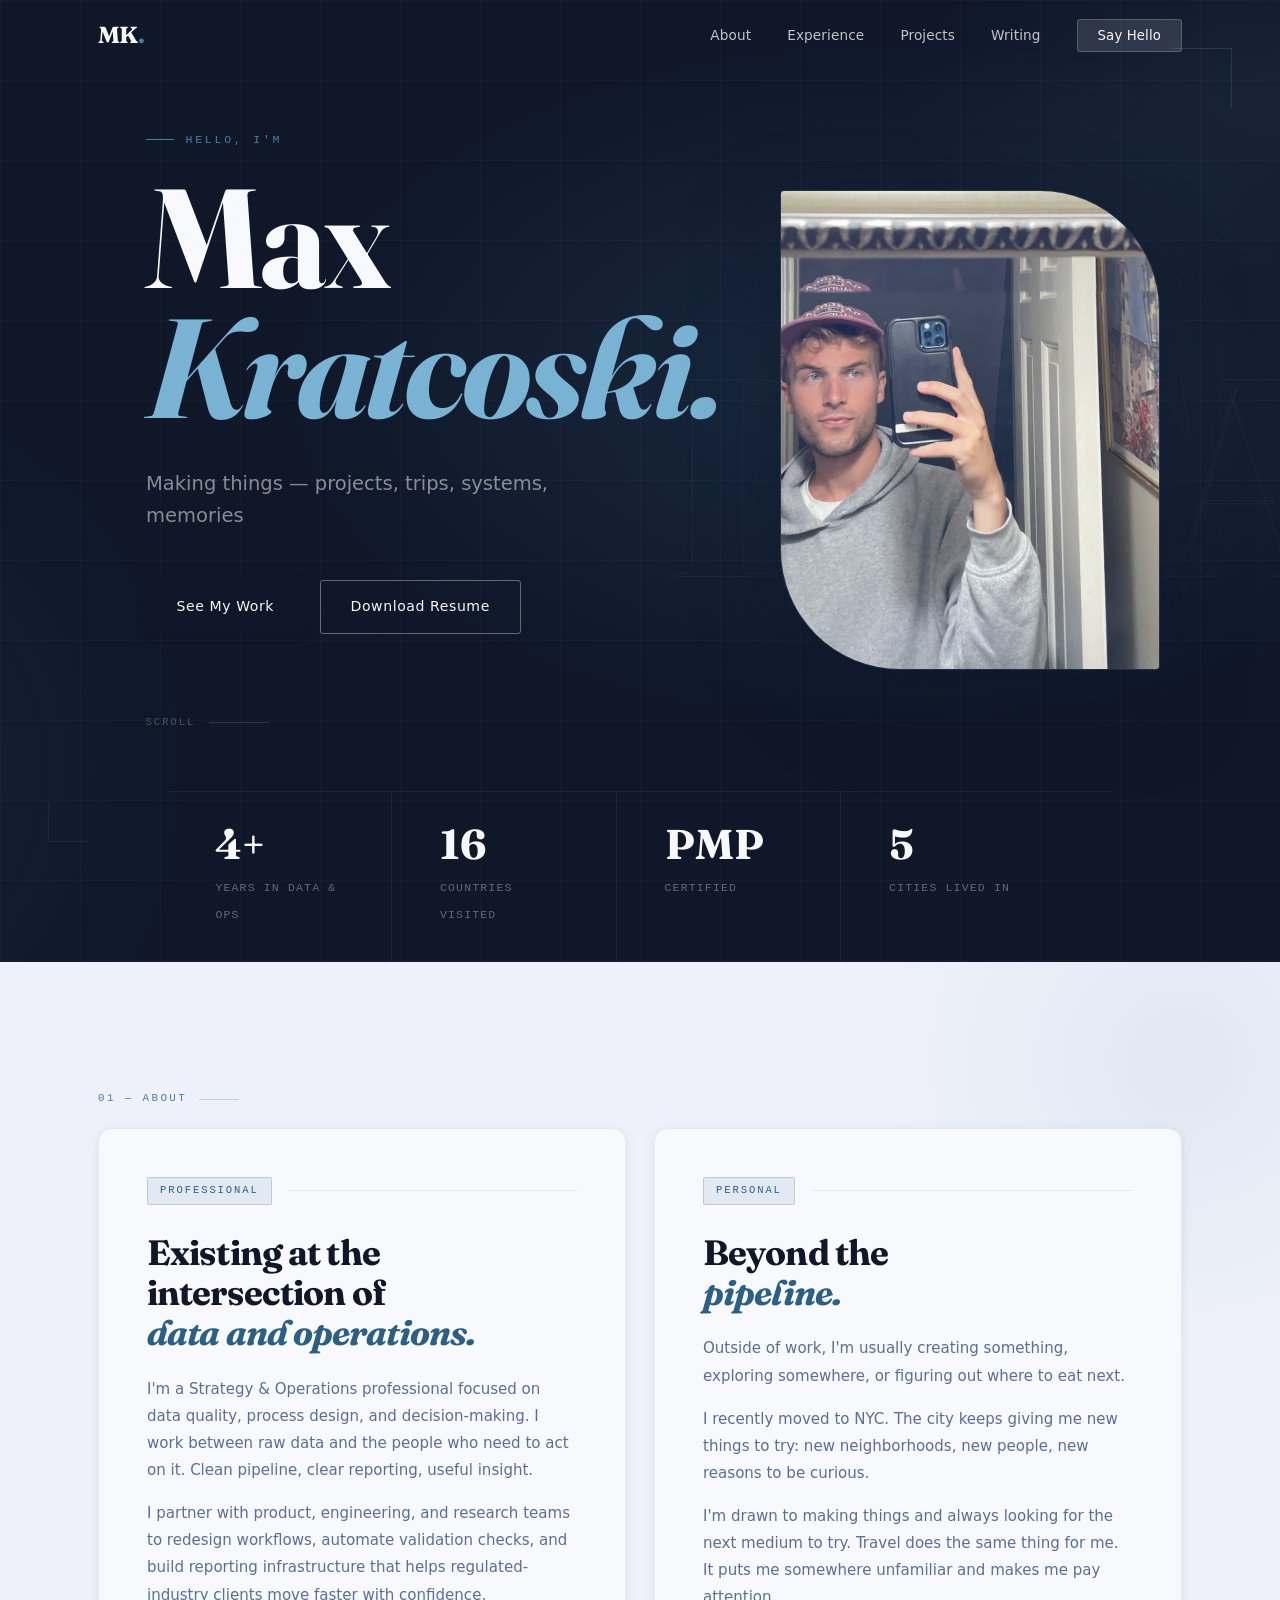
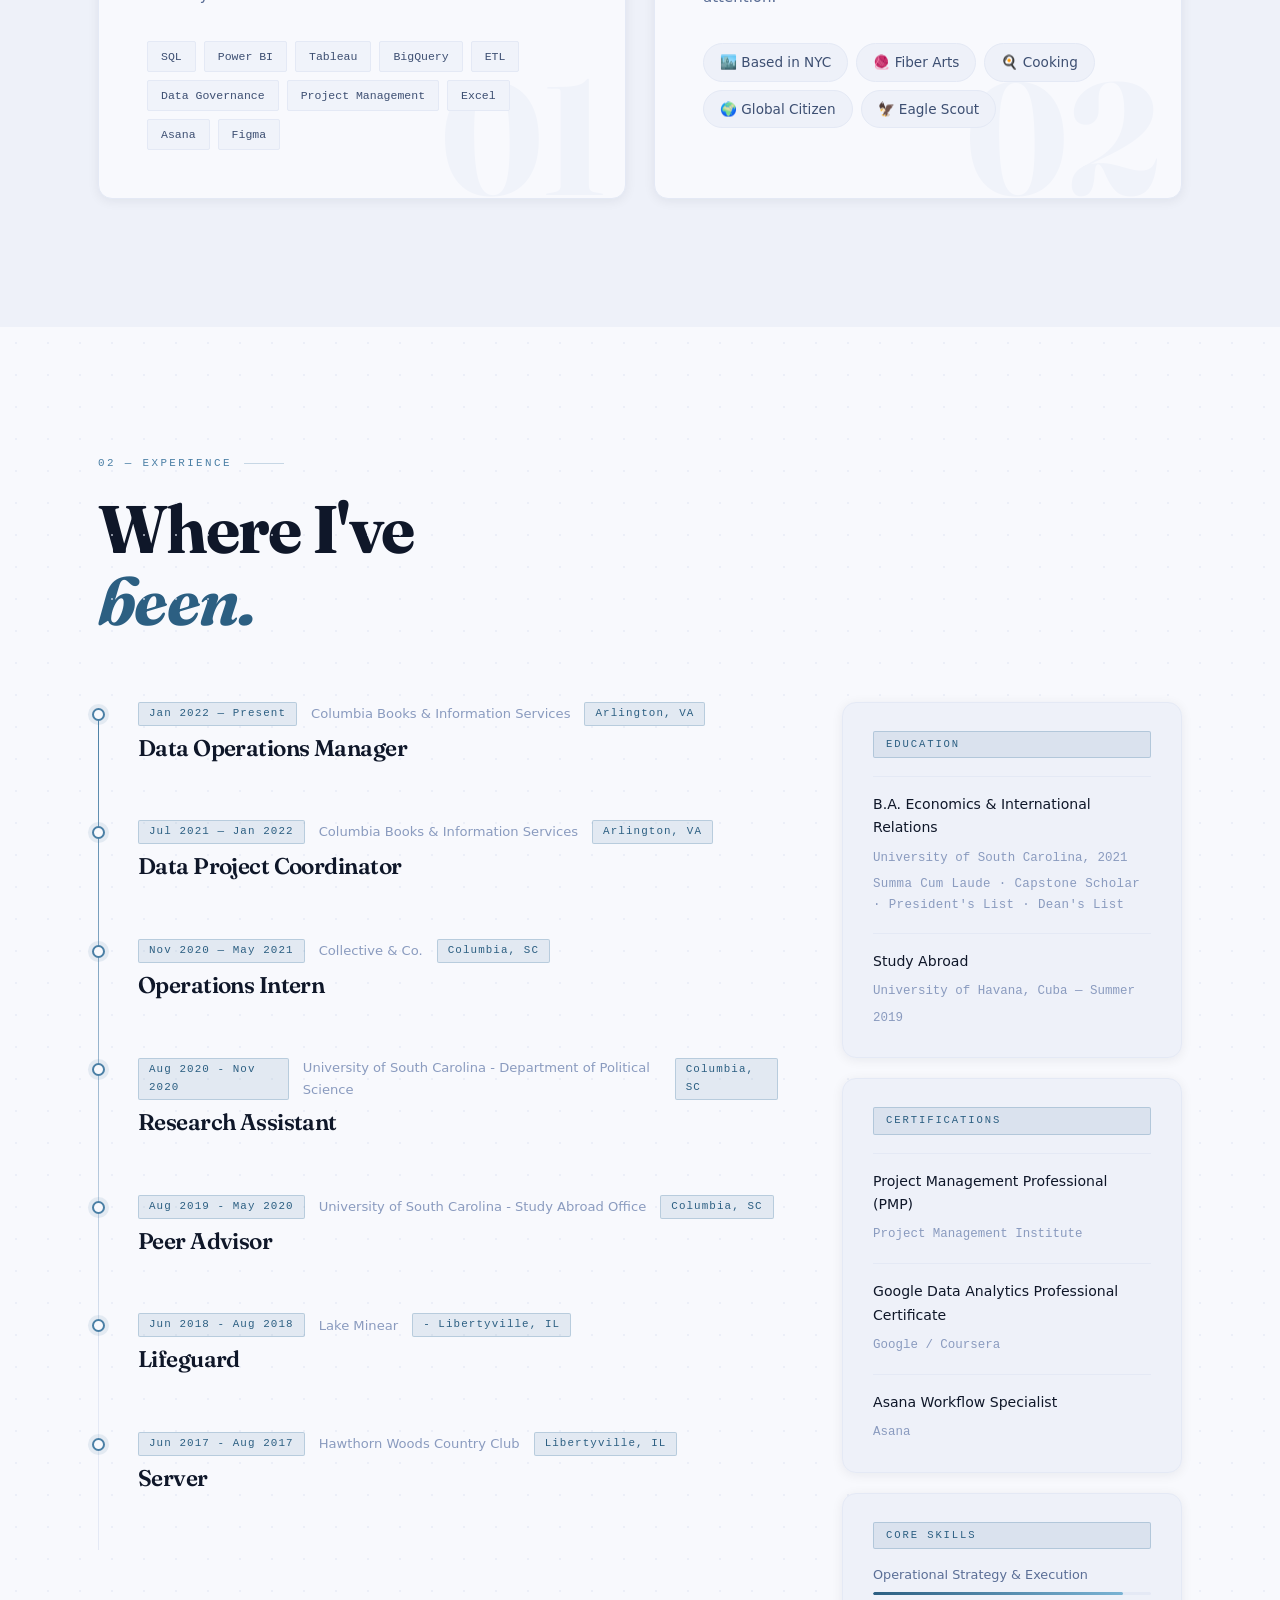
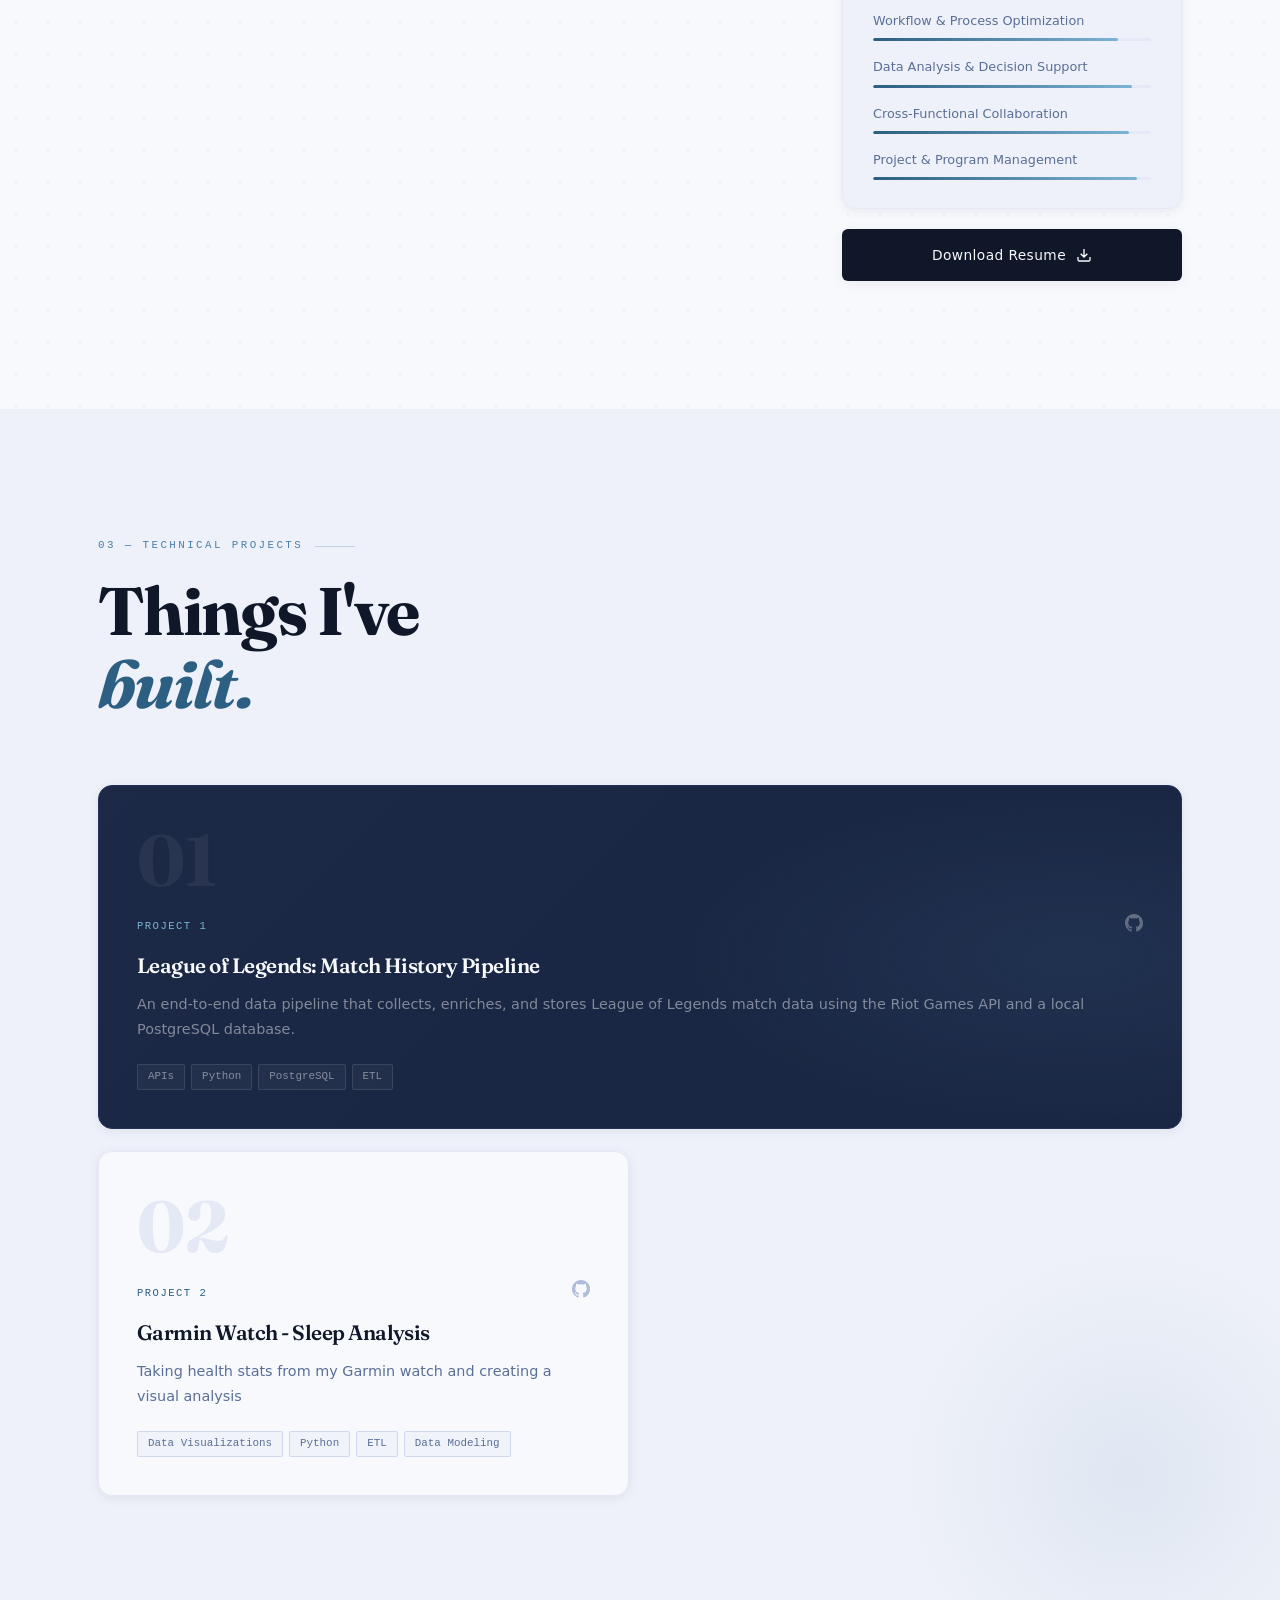
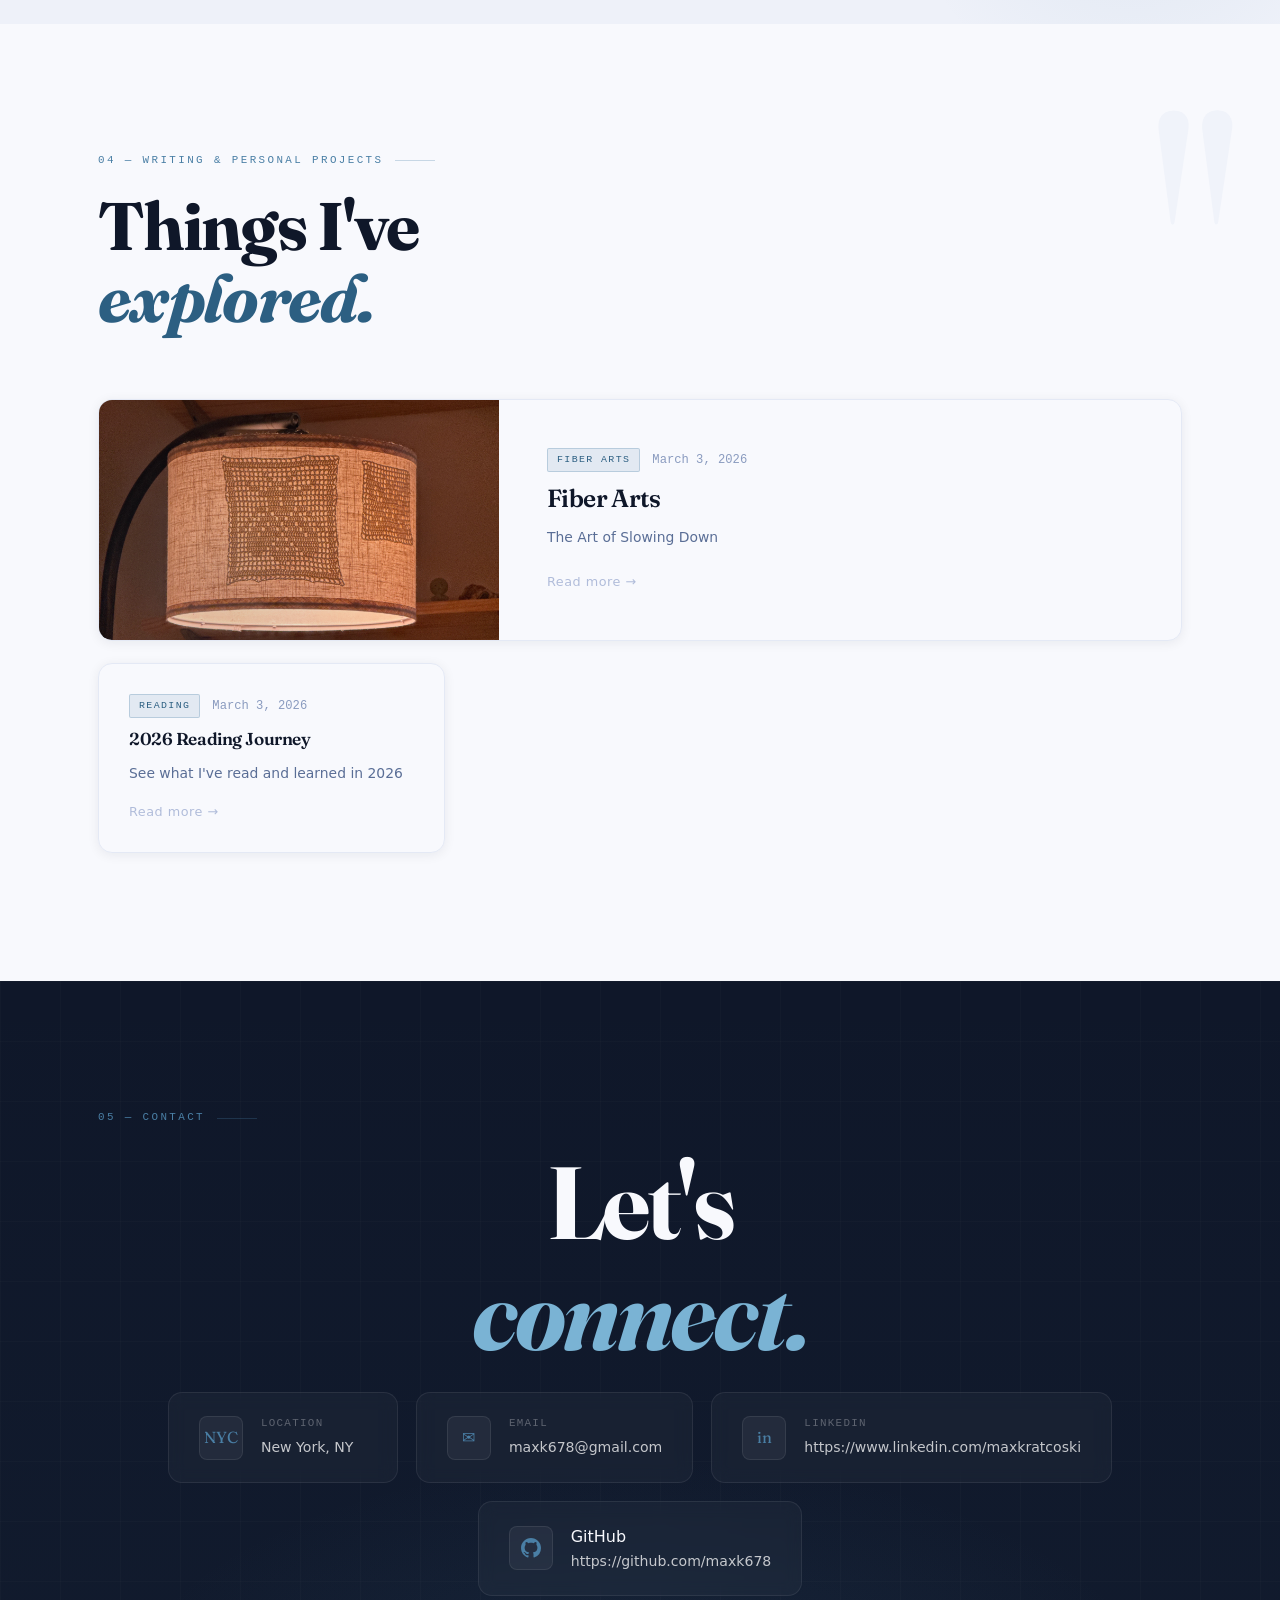
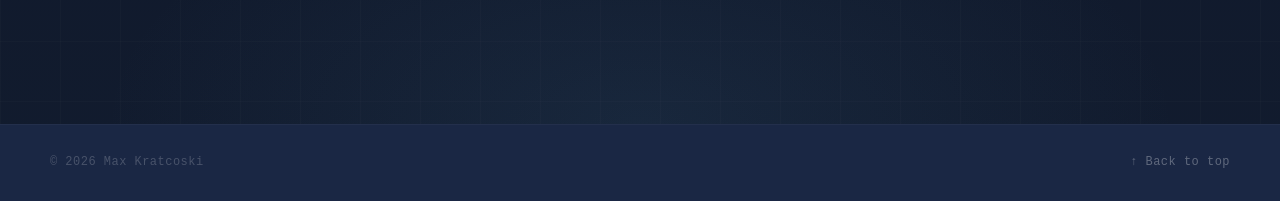
==== commit 35041b82: "Add files via upload" ====
--- a/index.html
+++ b/index.html
@@ -39,7 +39,7 @@
         <p class="hero-tagline">Making things — projects, trips, systems, memories</p>
         <div class="hero-actions">
           <a href="#tech-projects" class="btn btn-primary">See My Work</a>
-          <a href="assets/Kratcoski_Resume2026.pdf" class="btn btn-ghost" target="_blank">Download Resume</a>
+          <a href="assets/Kratcoski_Resume26.pdf" class="btn btn-ghost" target="_blank">Download Resume</a>
         </div>
         <div class="hero-scroll-hint">
           <span>scroll</span>
@@ -262,7 +262,7 @@
             </div>
           </div>
 
-          <a href="assets/Kratcoski_Resume2026.pdf" class="resume-download" target="_blank">
+          <a href="assets/Kratcoski_Resume26.pdf" class="resume-download" target="_blank">
             <span>Download Resume</span>
             <svg width="16" height="16" viewBox="0 0 24 24" fill="none" stroke="currentColor" stroke-width="2"><path d="M21 15v4a2 2 0 01-2 2H5a2 2 0 01-2-2v-4M7 10l5 5 5-5M12 15V3"/></svg>
           </a>
@@ -302,14 +302,13 @@
             <div class="project-top">
               <span class="project-category">Project 2</span>
               <div class="project-links">
-                <a href="https://github.com/maxk678" target="_blank" title="GitHub">
+                <a href="https://github.com/maxk678/garmin-watch-sleep-analysis" target="_blank" title="GitHub">
                   <svg width="18" height="18" viewBox="0 0 24 24" fill="currentColor"><path d="M12 0C5.37 0 0 5.37 0 12c0 5.31 3.435 9.795 8.205 11.385.6.105.825-.255.825-.57 0-.285-.015-1.23-.015-2.235-3.015.555-3.795-.735-4.035-1.41-.135-.345-.72-1.41-1.23-1.695-.42-.225-1.02-.78-.015-.795.945-.015 1.62.87 1.845 1.23 1.08 1.815 2.805 1.305 3.495.99.105-.78.42-1.305.765-1.605-2.67-.3-5.46-1.335-5.46-5.925 0-1.305.465-2.385 1.23-3.225-.12-.3-.54-1.53.12-3.18 0 0 1.005-.315 3.3 1.23.96-.27 1.98-.405 3-.405s2.04.135 3 .405c2.295-1.56 3.3-1.23 3.3-1.23.66 1.65.24 2.88.12 3.18.765.84 1.23 1.905 1.23 3.225 0 4.605-2.805 5.625-5.475 5.925.435.375.81 1.095.81 2.22 0 1.605-.015 2.895-.015 3.3 0 .315.225.69.825.57A12.02 12.02 0 0024 12c0-6.63-5.37-12-12-12z"/></svg>
                 </a>
               </div>
             </div>
-            <h3>Garmin Watch - Health at a Glance</h3>
-            <h3>COMING SOON</h3>
-            <p>Taking health stats from my Garmin watch and creating a visual dashboard</p>
+            <h3>Garmin Watch - Sleep Analysis</h3>
+            <p>Taking health stats from my Garmin watch and creating a visual analysis</p>
             <div class="project-tech"><span>Data Visualizations</span><span>Python</span><span>ETL</span><span>Data Modeling</span></div>
           </div>
         </div>
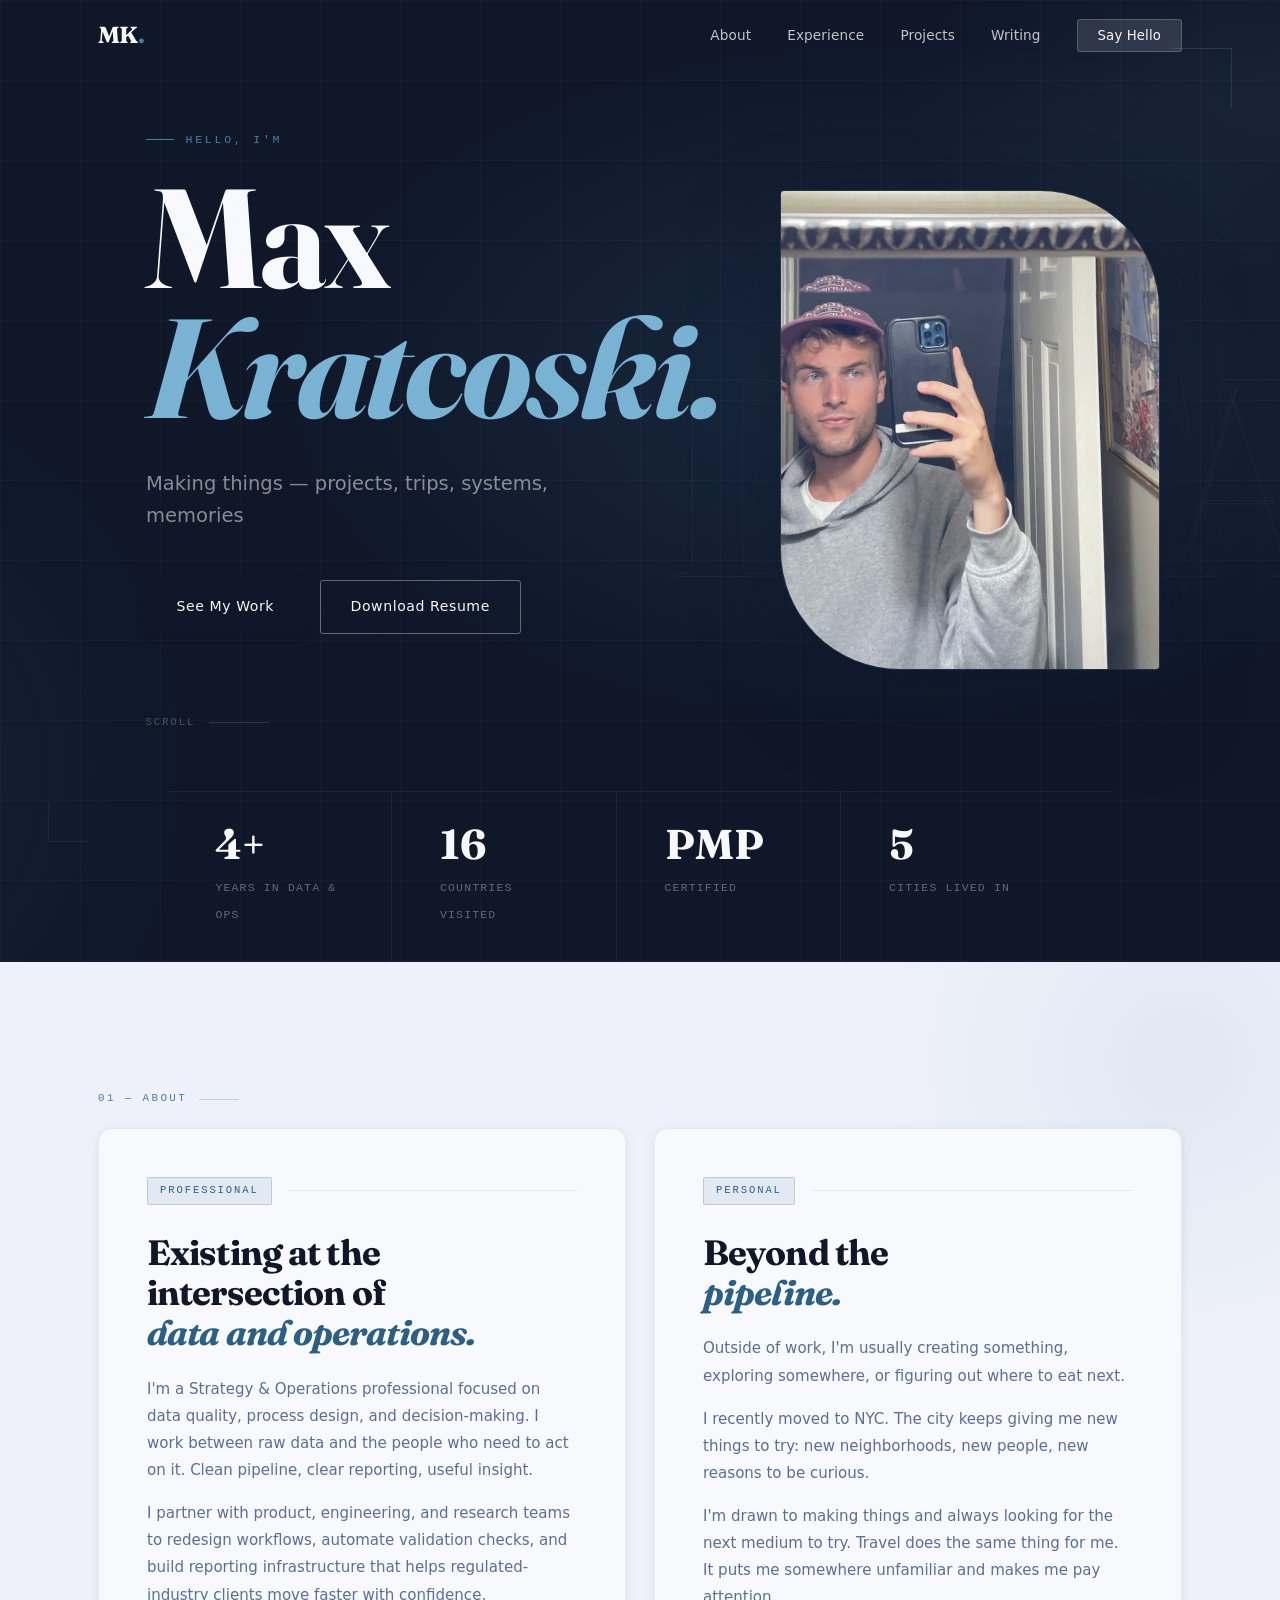
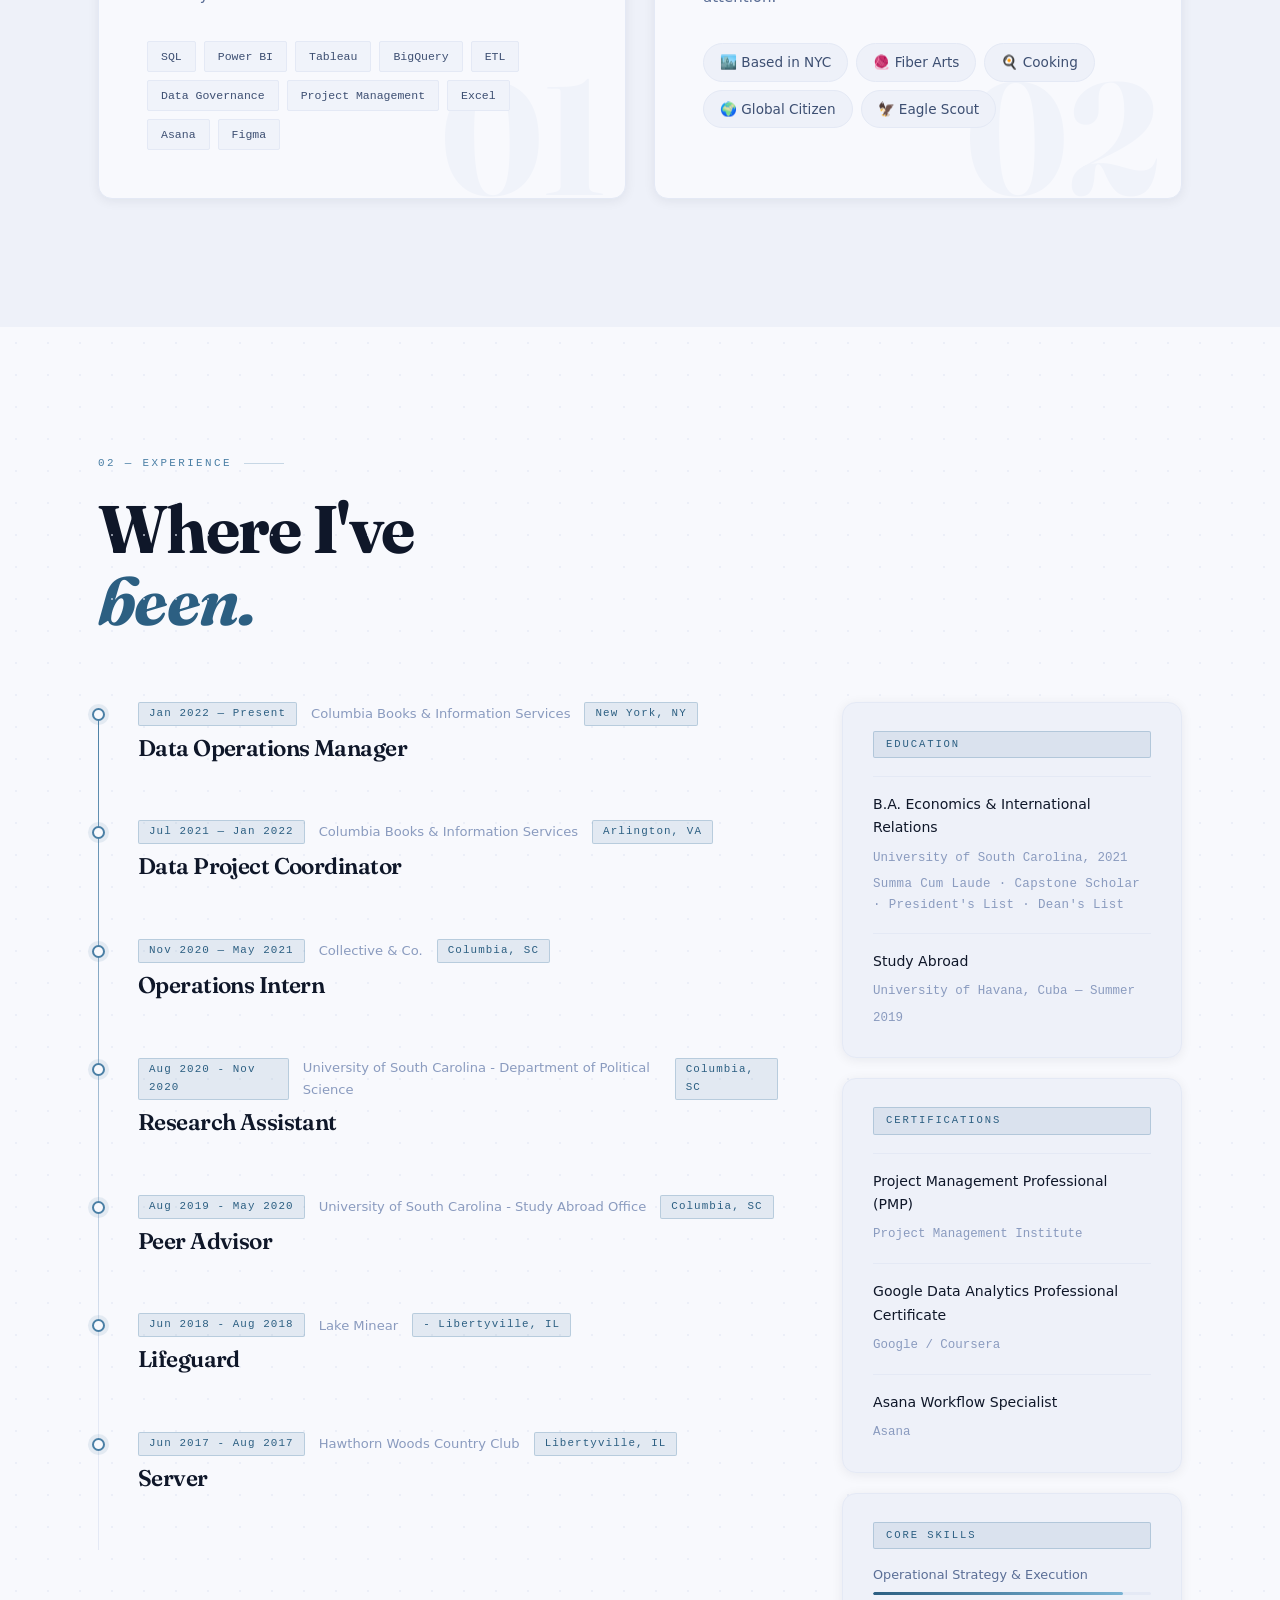
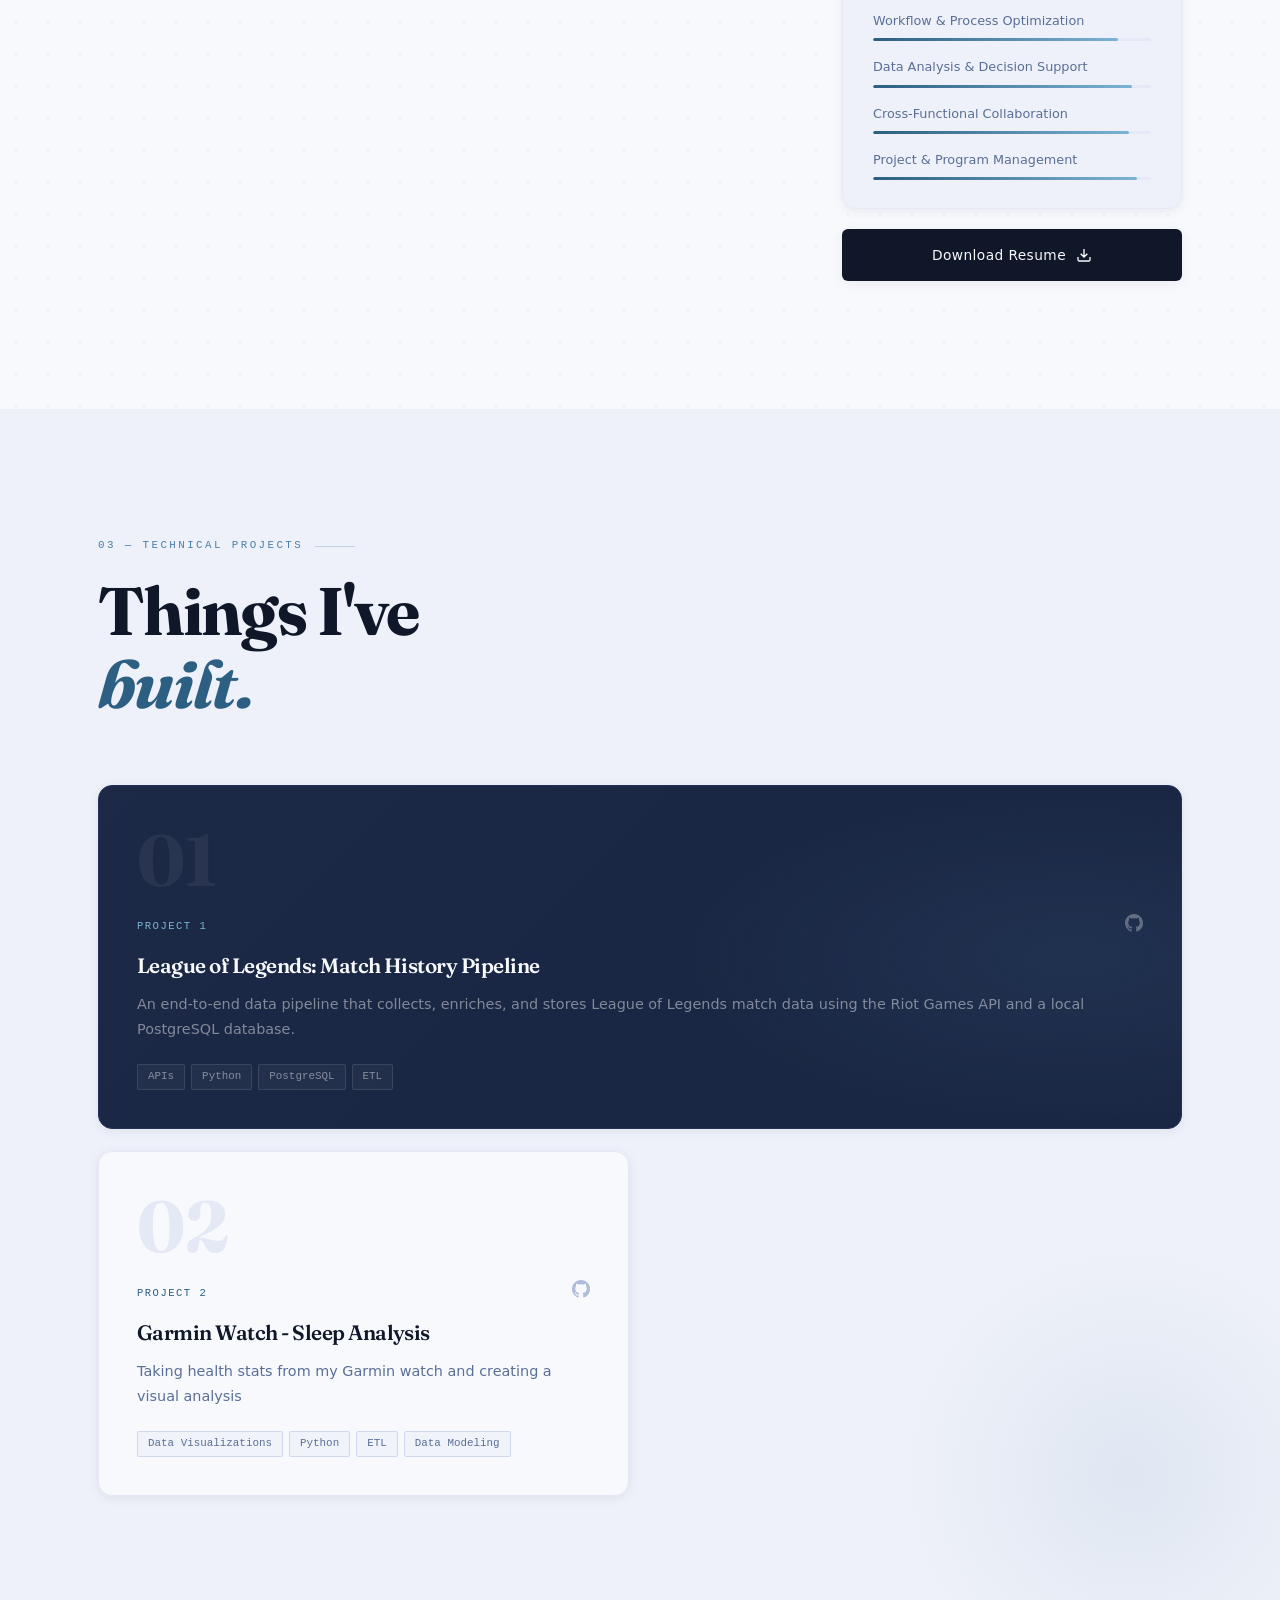
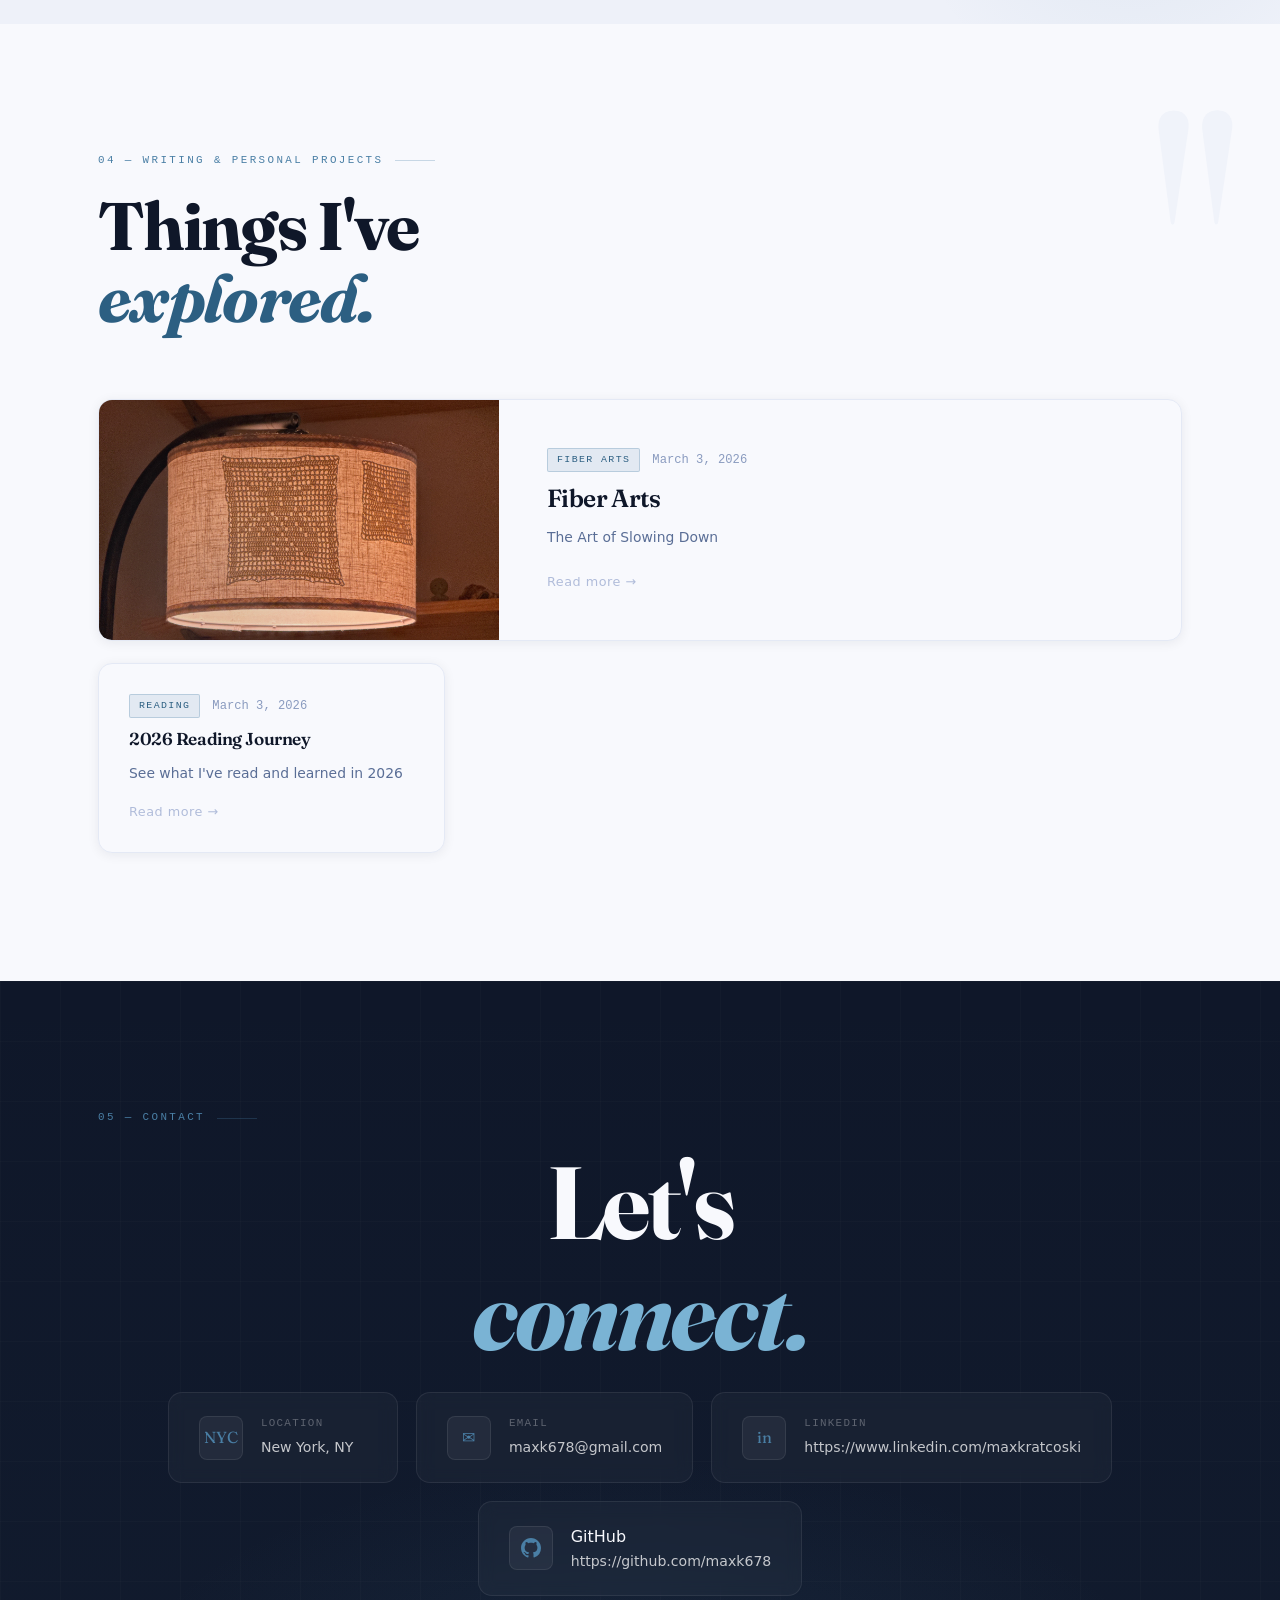
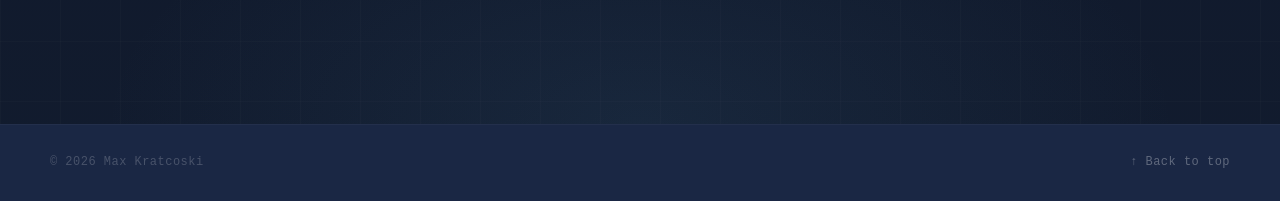
==== commit b3b9e6b4: "Add files via upload" ====
--- a/index.html
+++ b/index.html
@@ -128,7 +128,7 @@
               <div class="timeline-meta">
                 <span class="timeline-date">Jan 2022 — Present</span>
                 <span class="timeline-company">Columbia Books & Information Services</span>
-                <span class="timeline-date">Arlington, VA</span>
+                <span class="timeline-date">New York, NY</span>
               </div>
               <h3 class="timeline-role">Data Operations Manager</h3>
             </div>
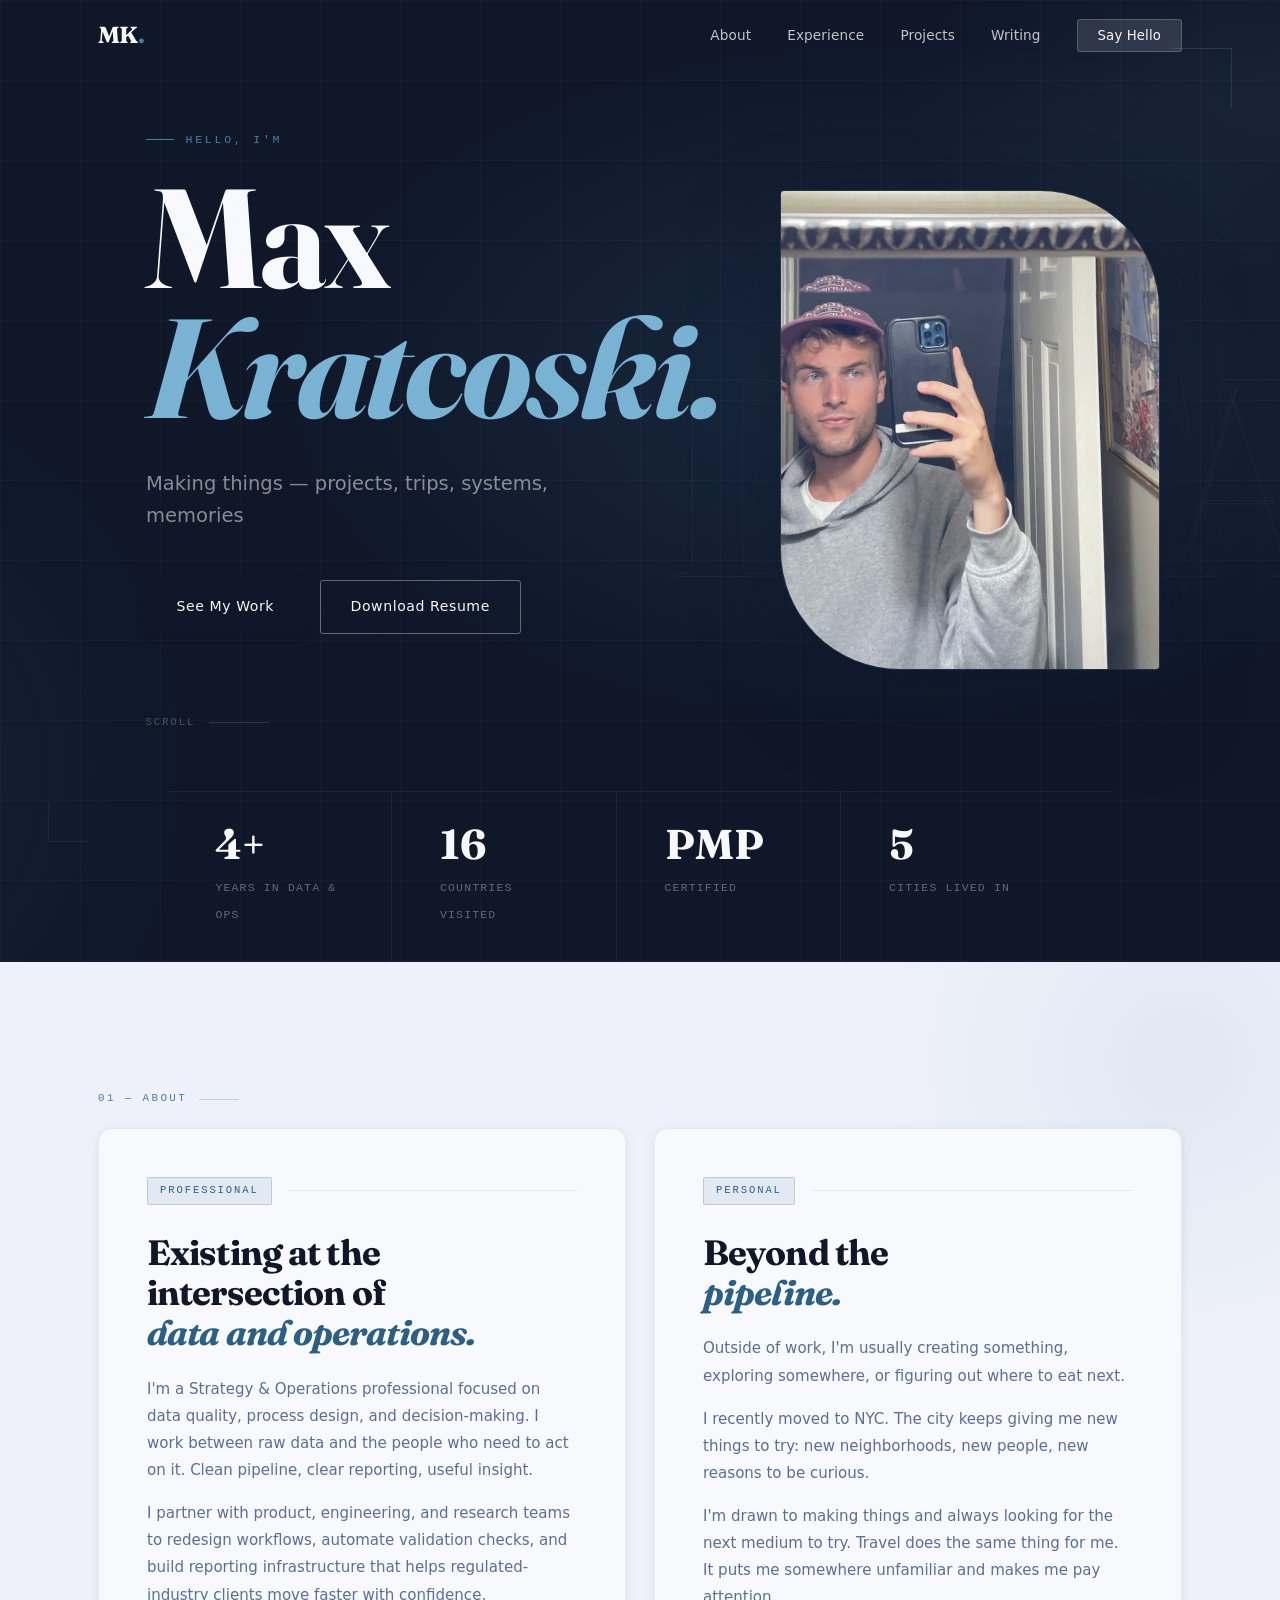
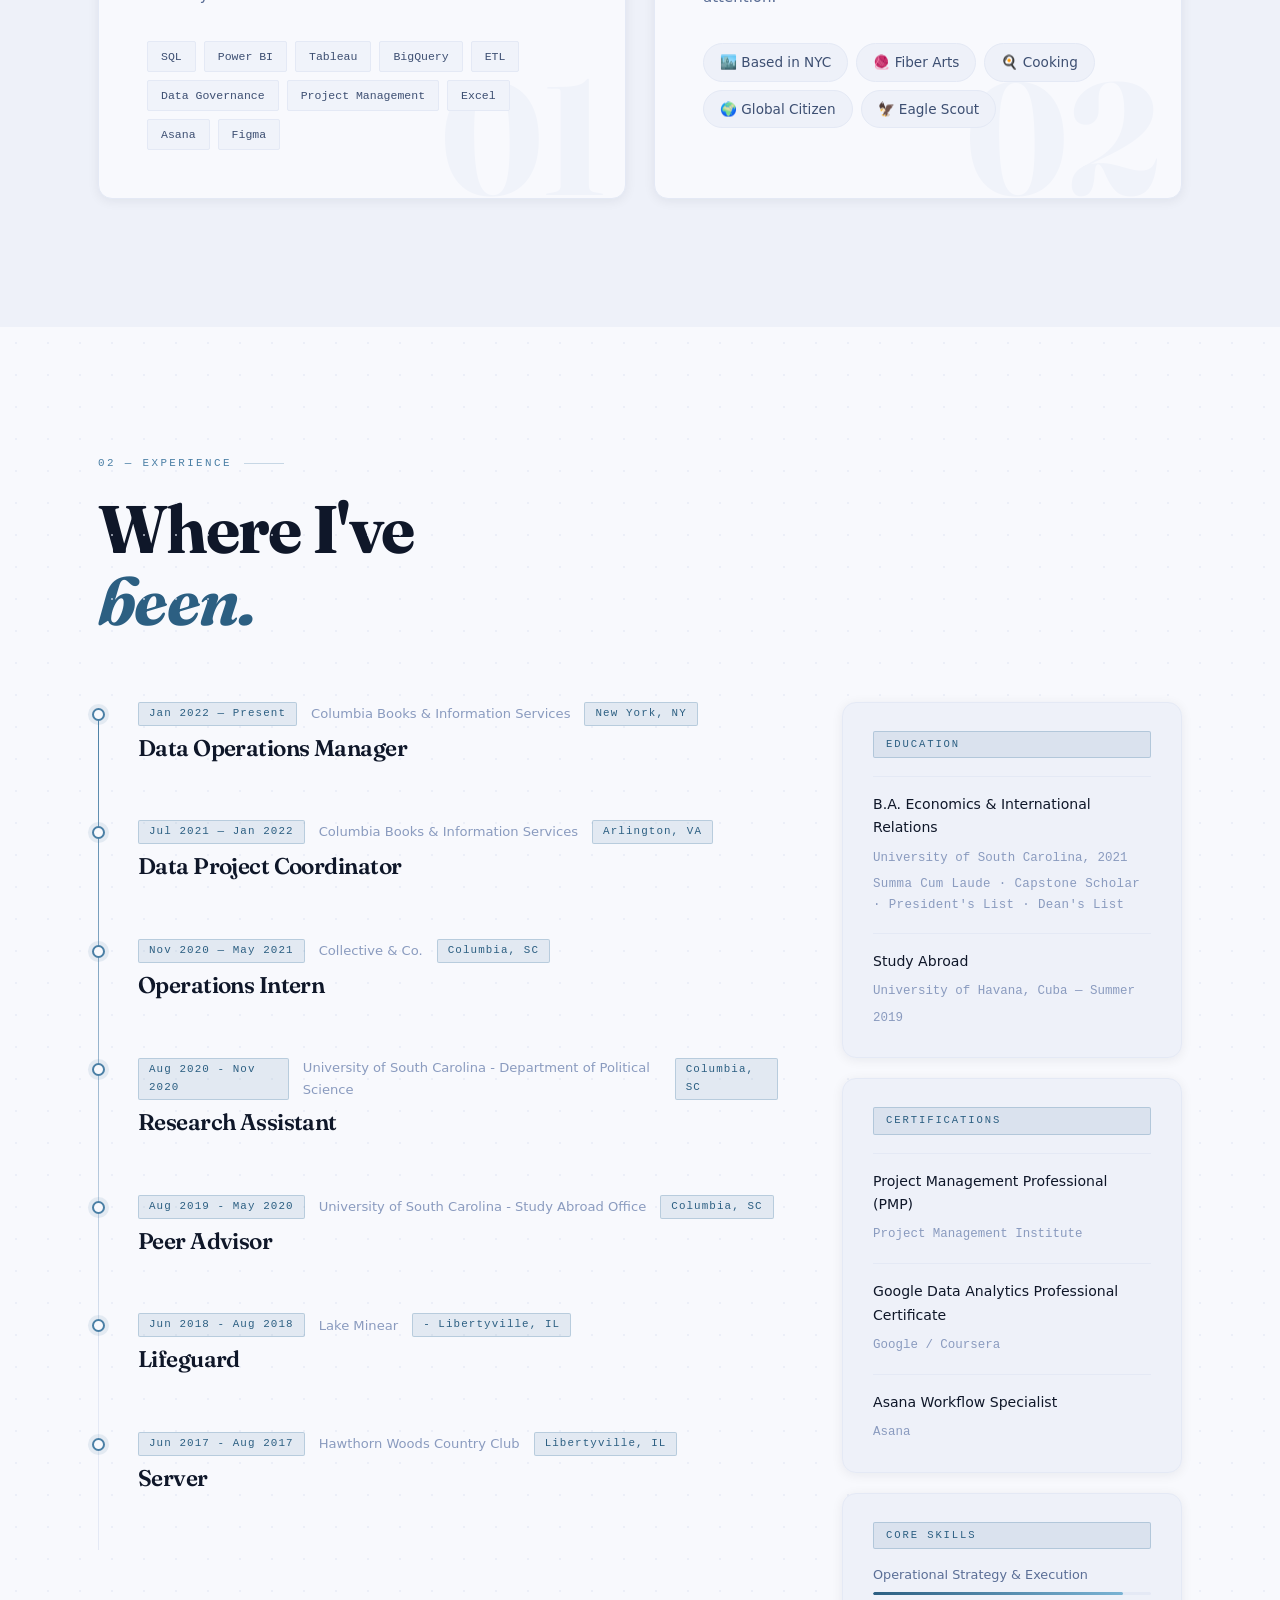
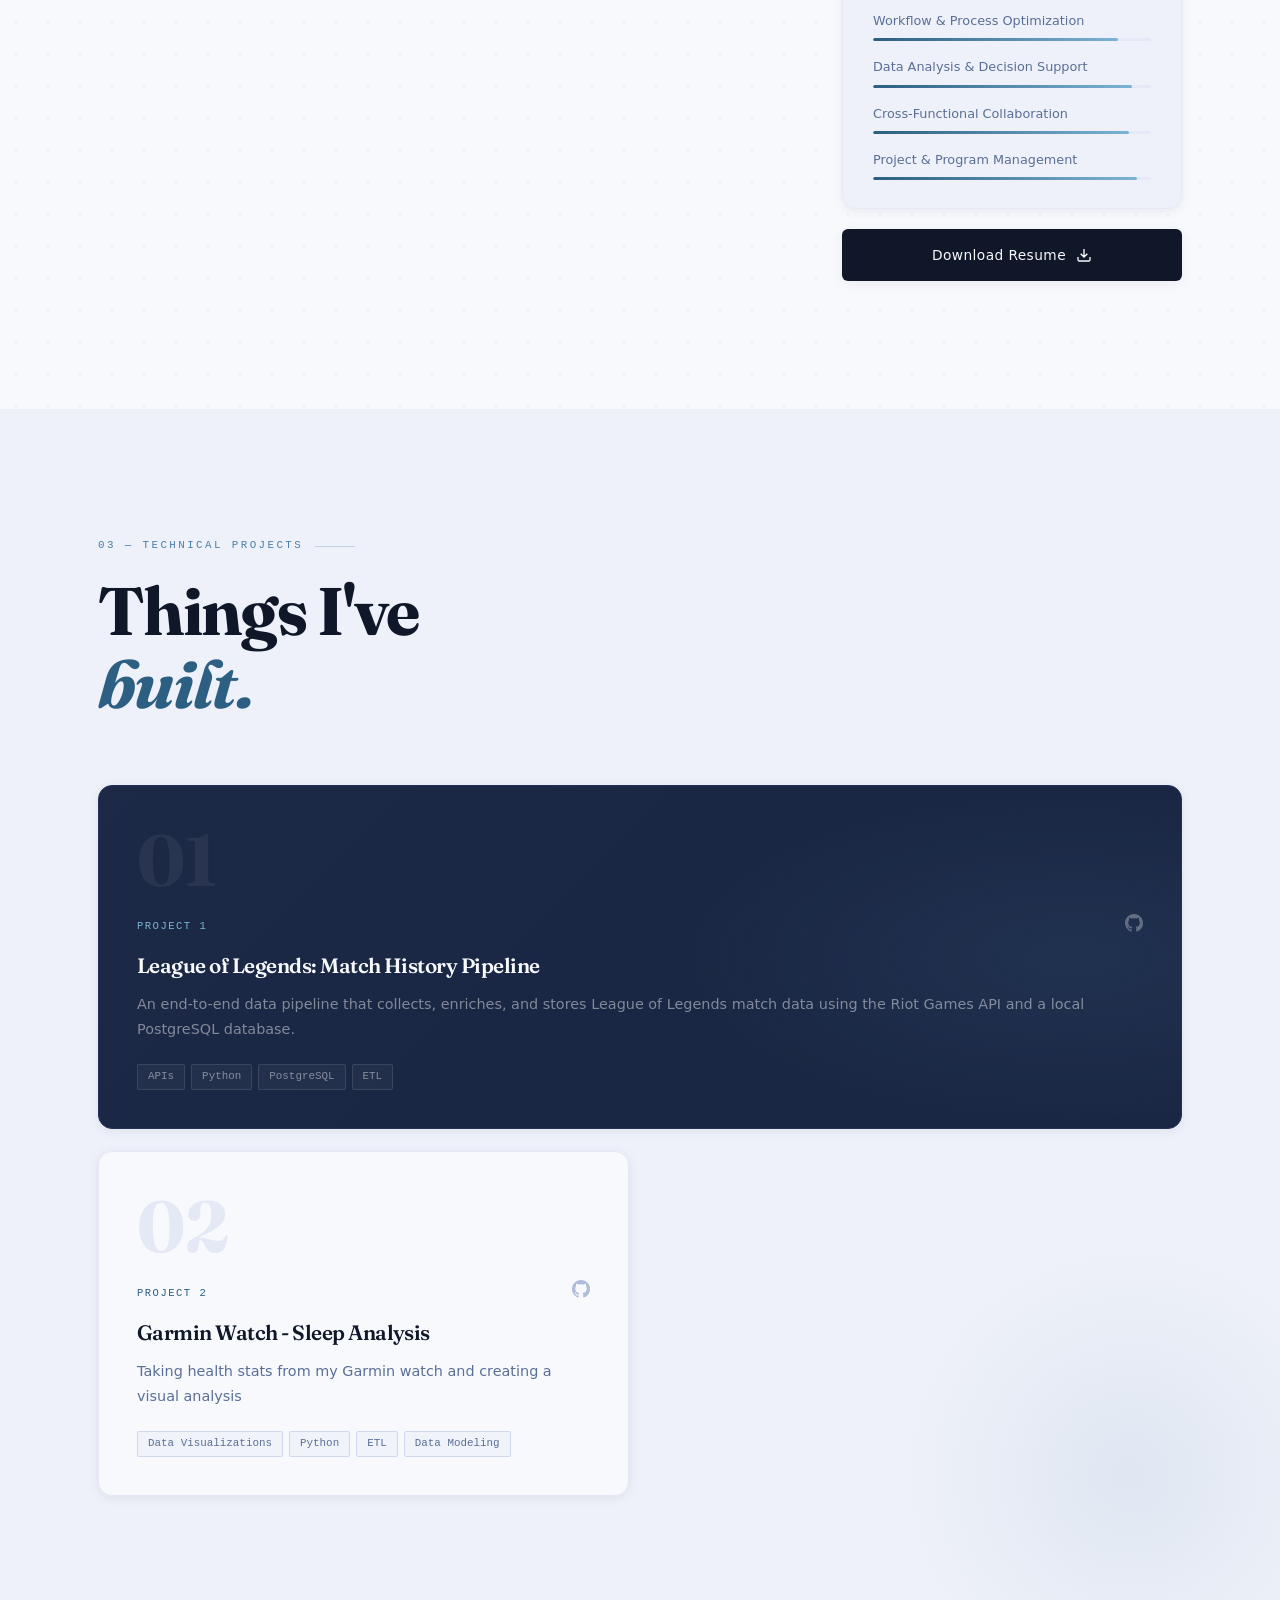
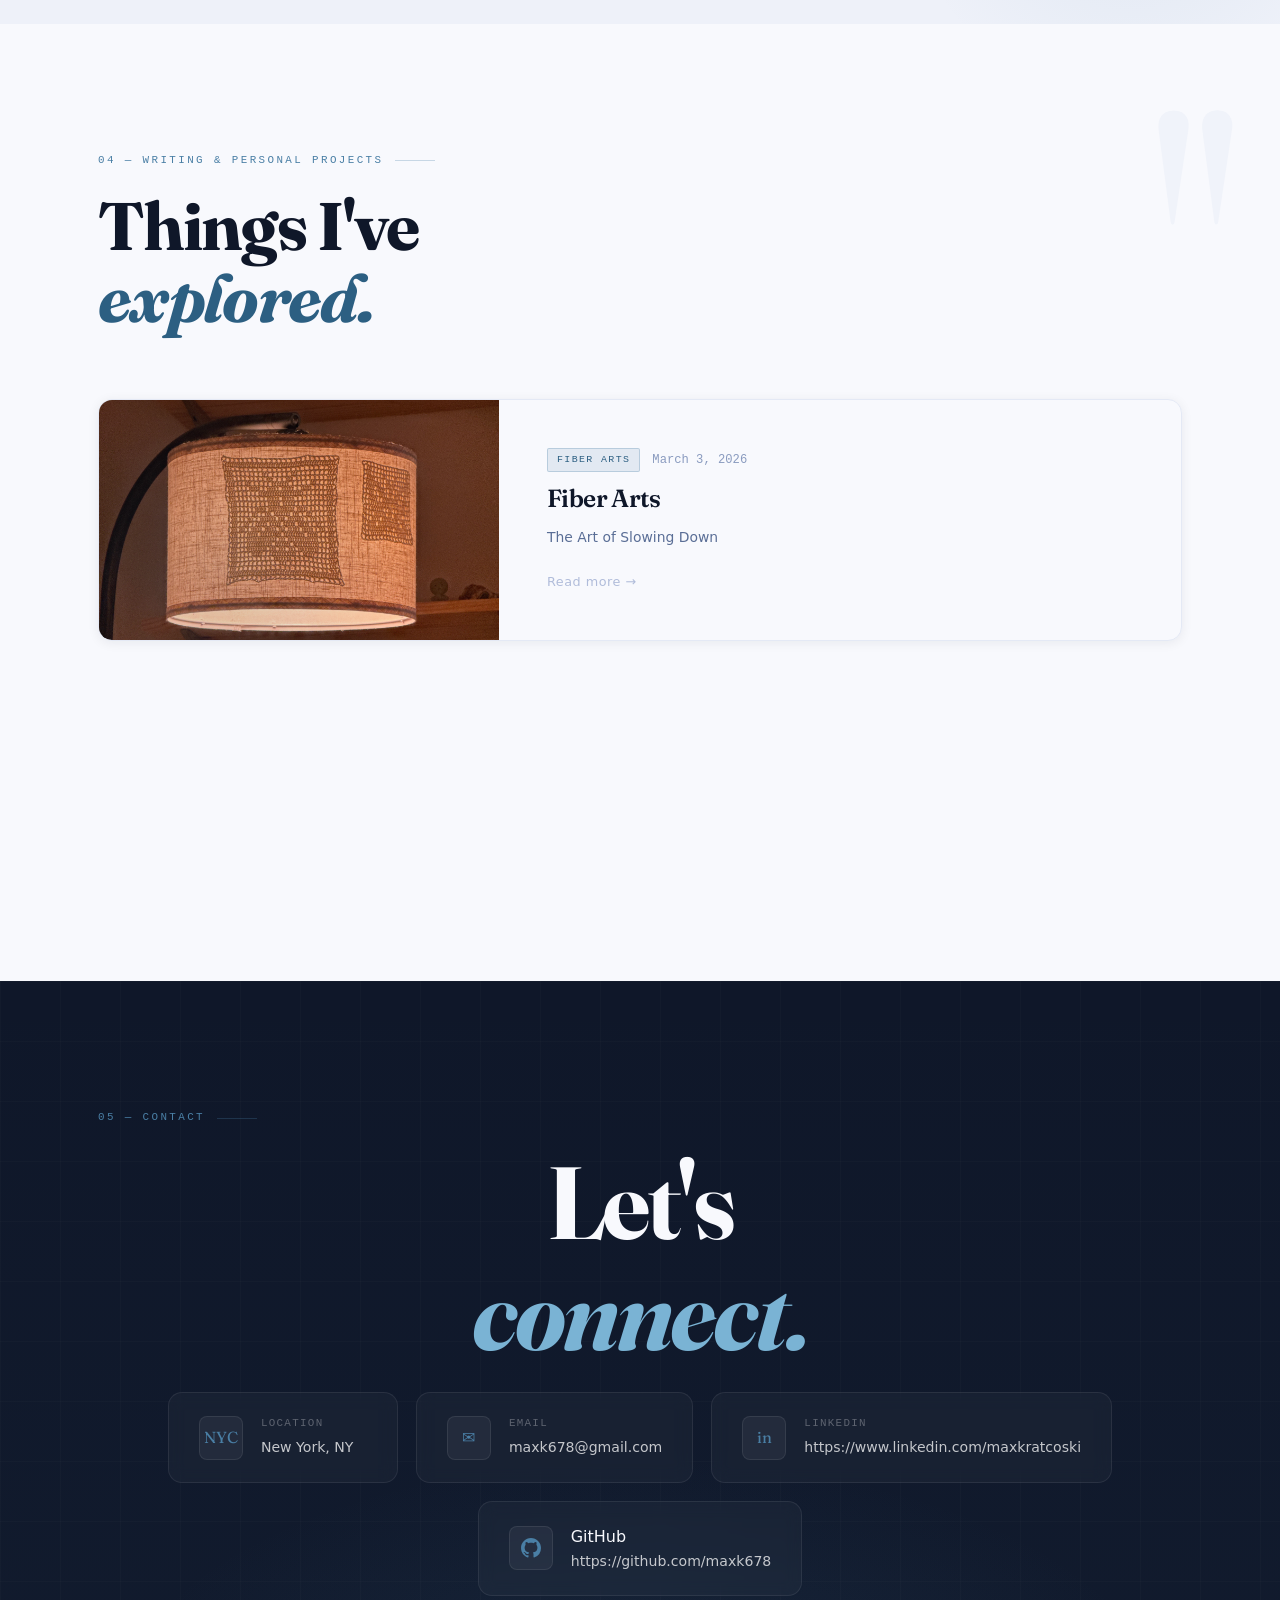
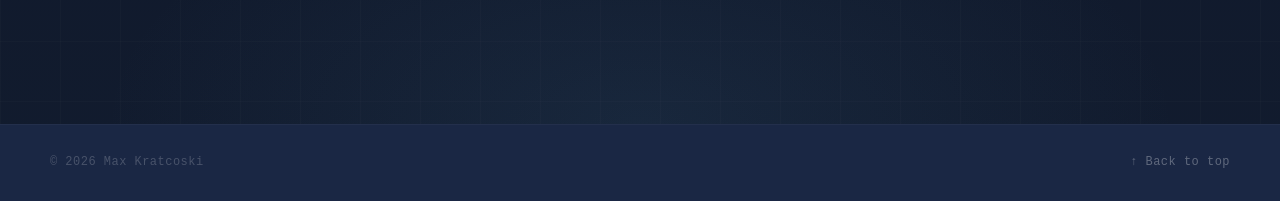
==== commit 6a502265: "Add files via upload" ====
--- a/index.html
+++ b/index.html
@@ -340,7 +340,7 @@
           </div>
         </a>
 
-        <a href="posts/2026 Readings.html" class="blog-card" data-anim>
+        <a href="posts/2026Readings.html" class="blog-card" data-anim>
           <div class="blog-card-body">
             <div class="blog-meta">
               <span class="blog-tag">Reading</span>
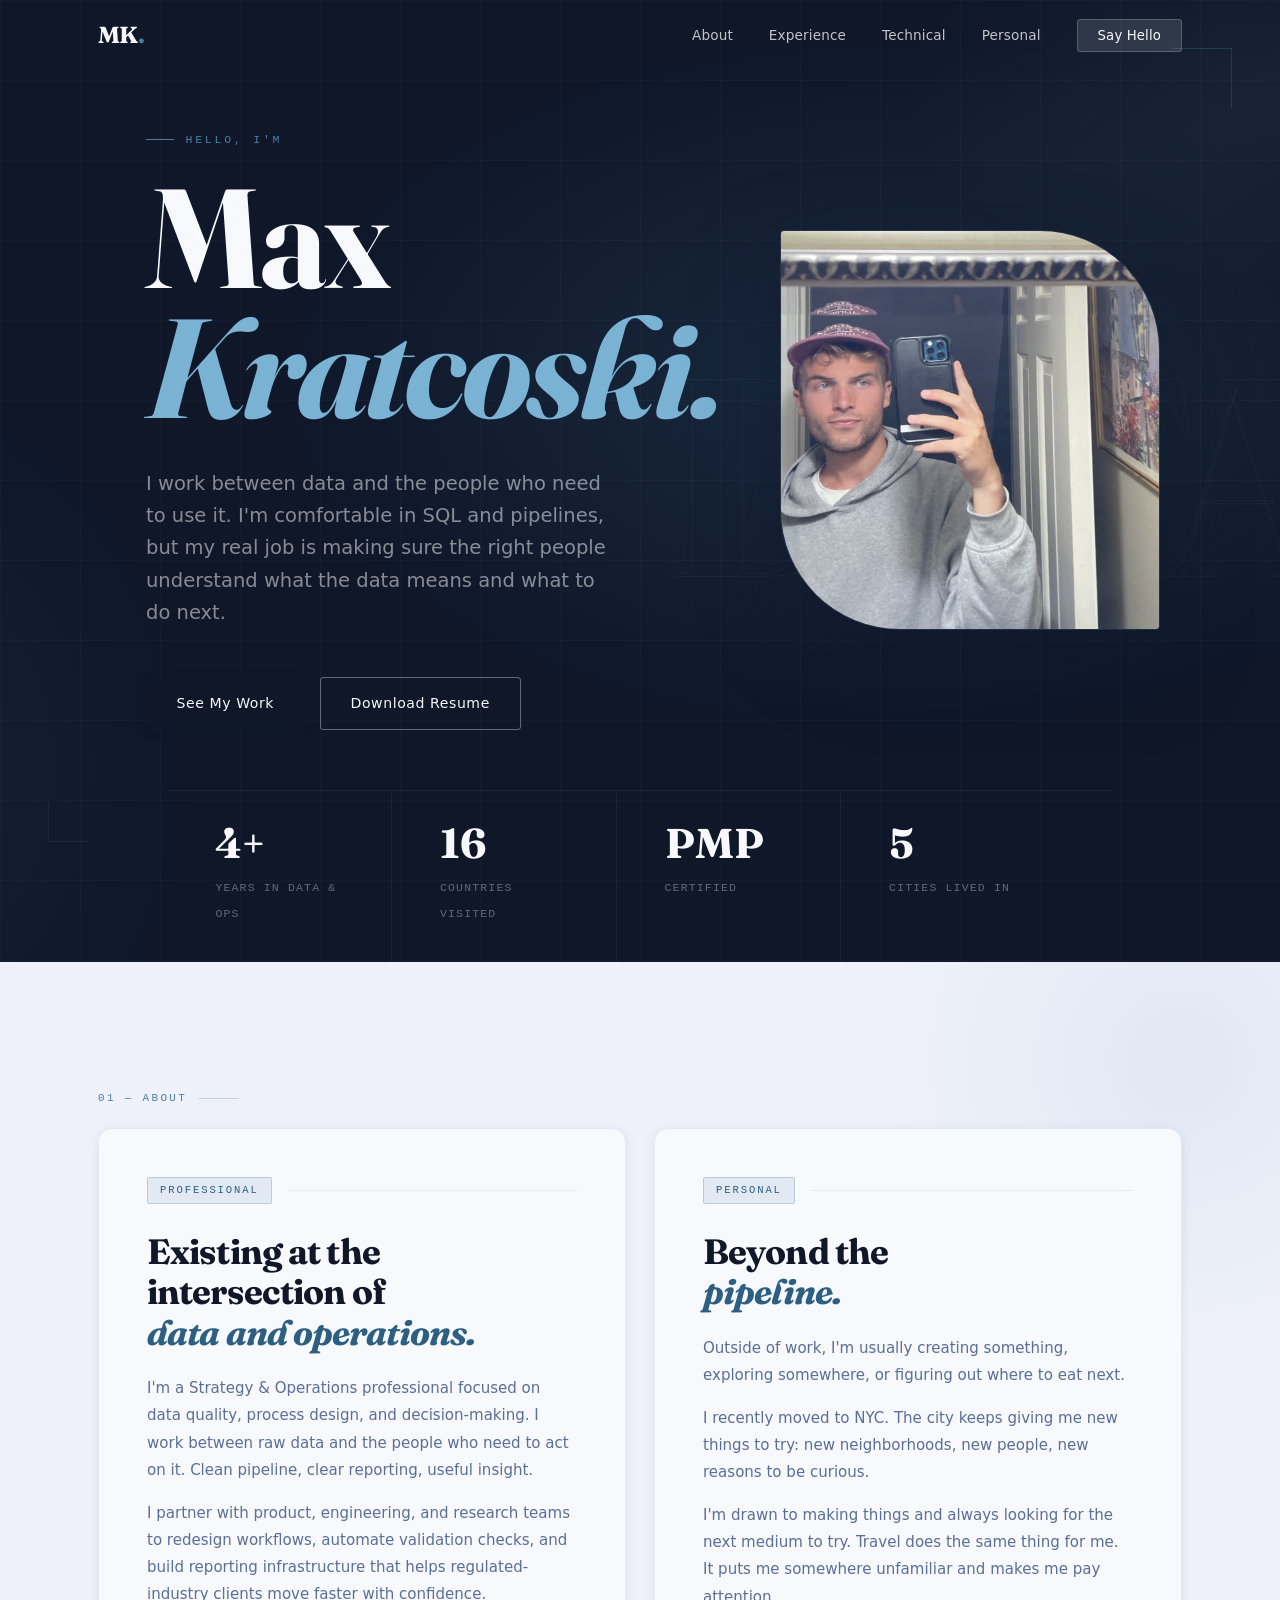
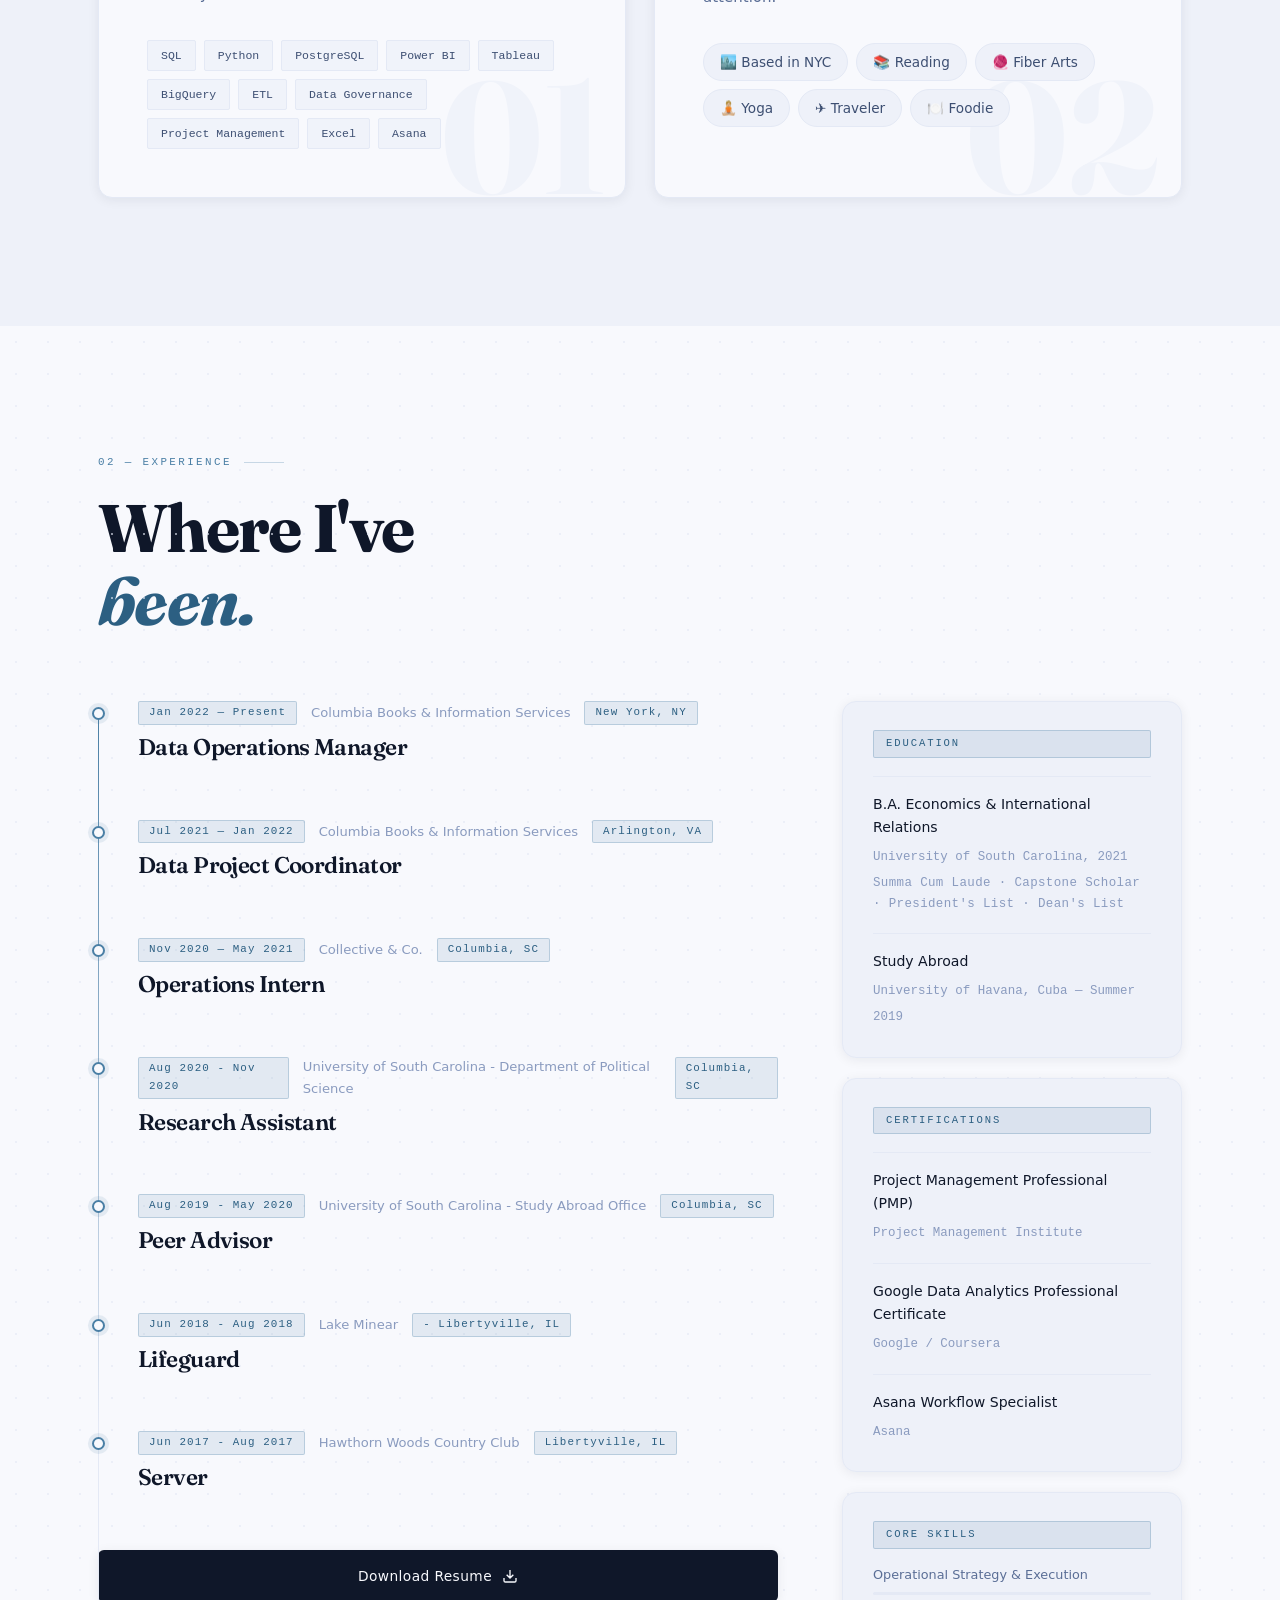
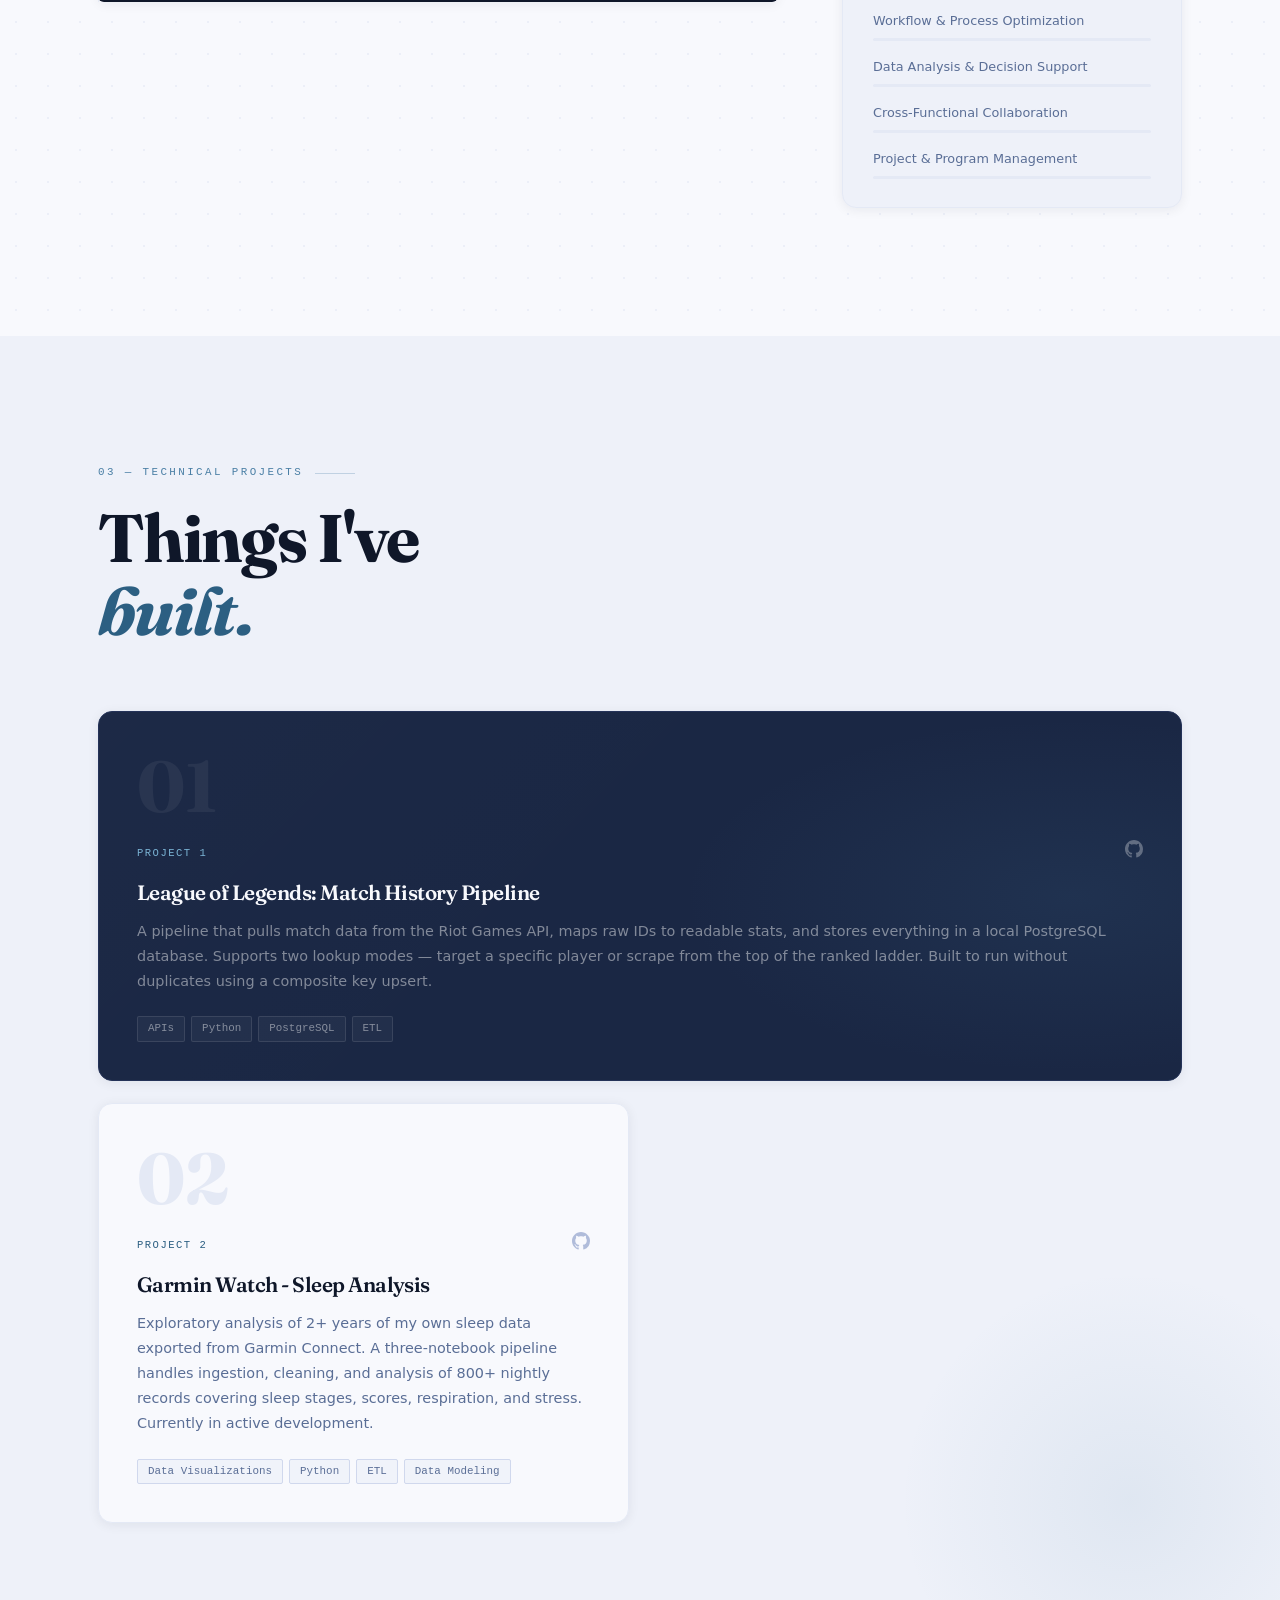
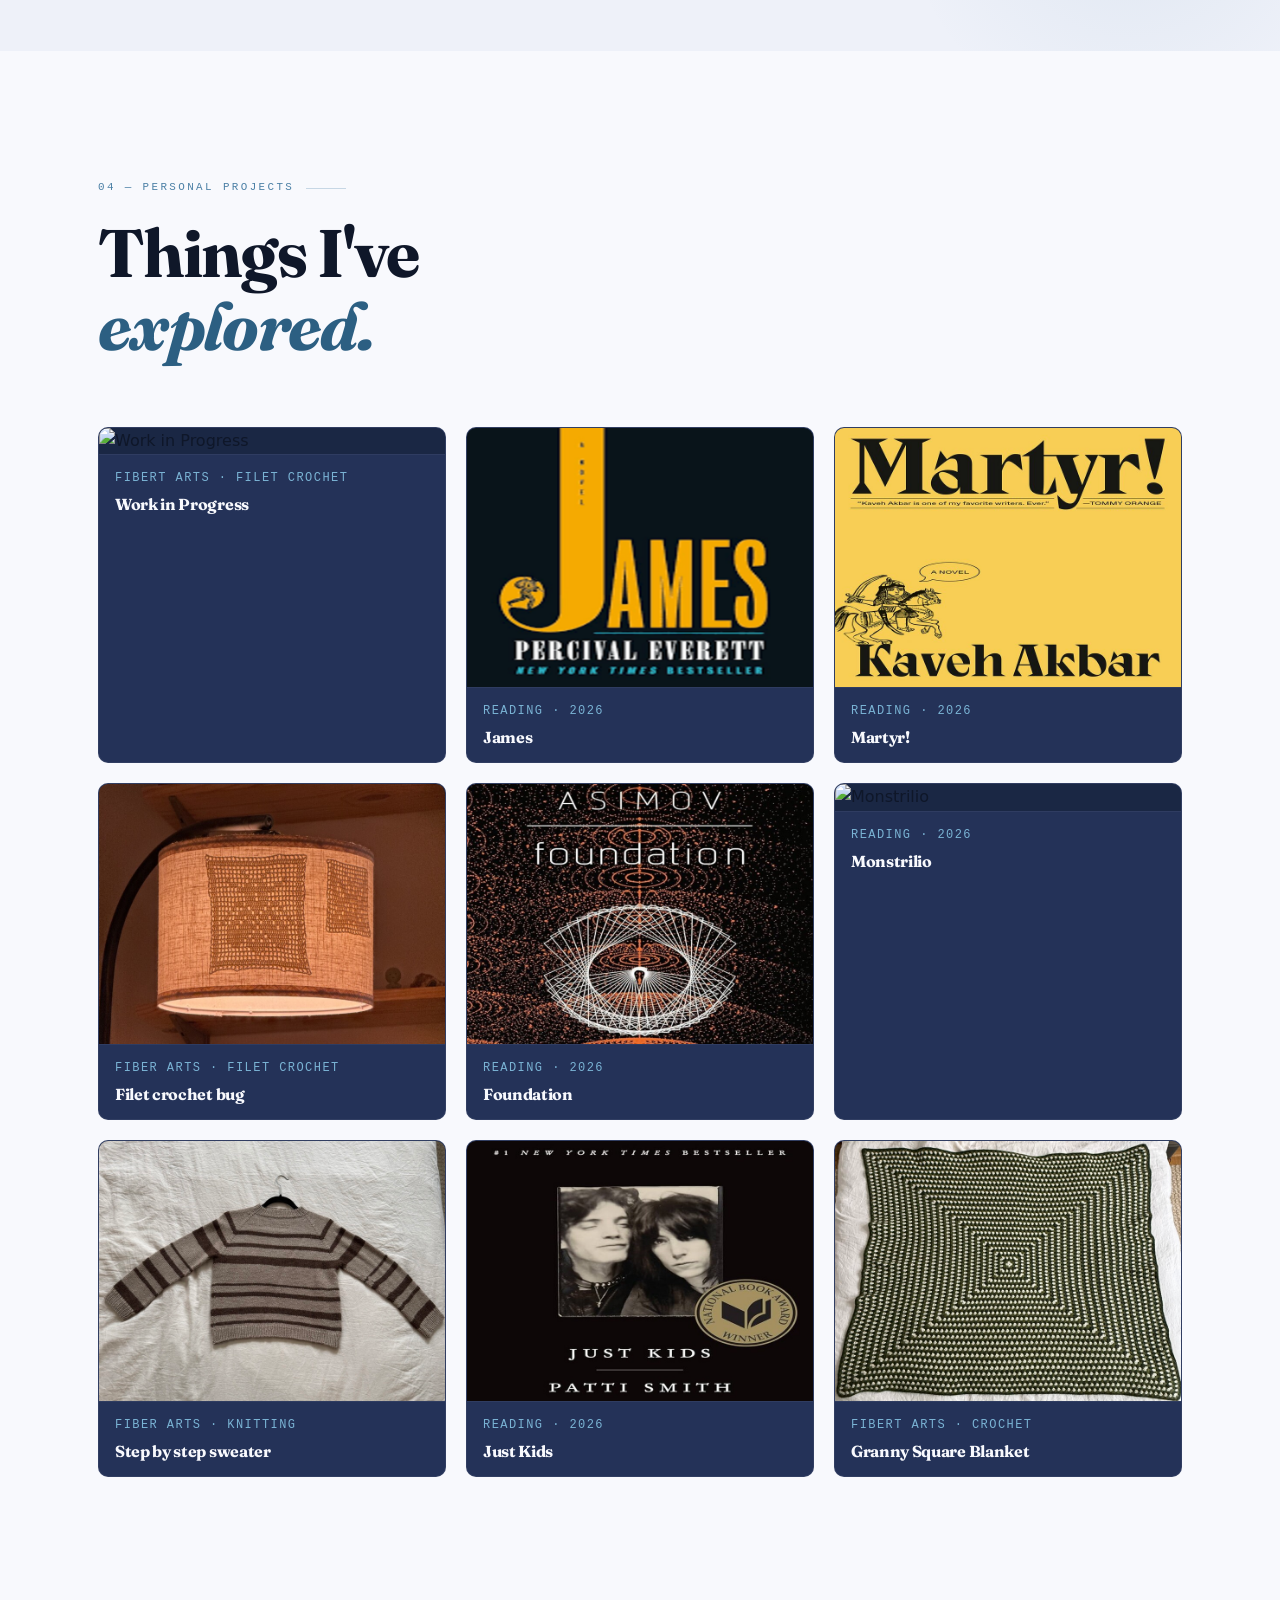
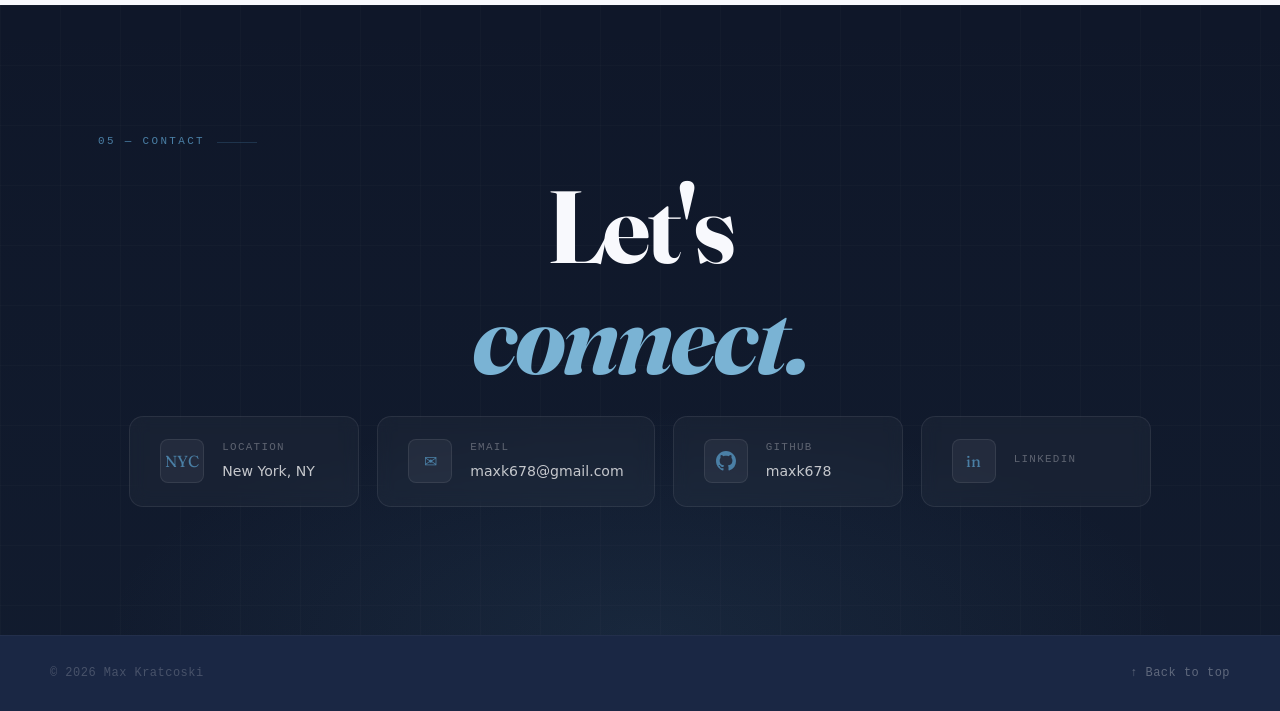
==== commit f03976ba: "update site" ====
--- a/index.html
+++ b/index.html
@@ -7,6 +7,7 @@
   <link rel="stylesheet" href="css/style.css" />
   <link rel="stylesheet" href="css/fonts.css" />
   <link rel="icon" href="data:image/svg+xml,<svg xmlns=%22http://www.w3.org/2000/svg%22 viewBox=%220 0 100 100%22><text y=%22.9em%22 font-size=%2290%22>📈</text></svg>">
+  <link rel="stylesheet" href="css/gallery.css" />
 </head>
 <body>
 
@@ -17,8 +18,8 @@
       <ul class="nav-links">
         <li><a href="#about">About</a></li>
         <li><a href="#experience">Experience</a></li>
-        <li><a href="#tech-projects">Projects</a></li>
-        <li><a href="#blog">Writing</a></li>
+        <li><a href="#tech-projects">Technical</a></li>
+        <li><a href="#personal">Personal</a></li>
         <li><a href="#contact" class="nav-cta">Say Hello</a></li>
       </ul>
       <button class="nav-hamburger" id="hamburger" aria-label="Menu">
@@ -36,14 +37,10 @@
       <div class="hero-content">
         <p class="hero-eyebrow">Hello, I'm</p>
         <h1 class="hero-name">Max<br /><em>Kratcoski.</em></h1>
-        <p class="hero-tagline">Making things — projects, trips, systems, memories</p>
+        <p class="hero-tagline">I work between data and the people who need to use it. I'm comfortable in SQL and pipelines, but my real job is making sure the right people understand what the data means and what to do next.</p>
         <div class="hero-actions">
           <a href="#tech-projects" class="btn btn-primary">See My Work</a>
           <a href="assets/Kratcoski_Resume26.pdf" class="btn btn-ghost" target="_blank">Download Resume</a>
-        </div>
-        <div class="hero-scroll-hint">
-          <span>scroll</span>
-          <div class="scroll-line"></div>
         </div>
       </div>
       <div class="hero-photo">
@@ -85,9 +82,9 @@
           <p>I'm a Strategy & Operations professional focused on data quality, process design, and decision-making. I work between raw data and the people who need to act on it. Clean pipeline, clear reporting, useful insight.</p>
           <p>I partner with product, engineering, and research teams to redesign workflows, automate validation checks, and build reporting infrastructure that helps regulated-industry clients move faster with confidence.</p>
           <div class="skill-pills">
-            <span>SQL</span><span>Power BI</span><span>Tableau</span>
+            <span>SQL</span><span>Python</span><span>PostgreSQL</span><span>Power BI</span><span>Tableau</span>
             <span>BigQuery</span><span>ETL</span><span>Data Governance</span>
-            <span>Project Management</span><span>Excel</span><span>Asana</span><span>Figma</span>
+            <span>Project Management</span><span>Excel</span><span>Asana</span>
           </div>
         </div>
 
@@ -102,10 +99,11 @@
           <p>I'm drawn to making things and always looking for the next medium to try. Travel does the same thing for me. It puts me somewhere unfamiliar and makes me pay attention.</p>
           <div class="personal-tags">
             <span>🏙️ Based in NYC</span>
+            <span>📚 Reading</span>
             <span>🧶 Fiber Arts</span>
-            <span>🍳 Cooking</span>
-            <span>🌍 Global Citizen</span>
-            <span>🦅 Eagle Scout</span>
+            <span>🧘🏼 Yoga</span>
+            <span>✈️ Traveler</span>
+            <span>🍽️ Foodie</span>
           </div>
         </div>
 
@@ -206,66 +204,66 @@
             </div>
           </div>
 
-        </div>
-
-        <div class="exp-sidebar">
-          <div class="edu-card">
-            <div class="about-tag">Education</div>
-            <div class="edu-item">
-              <strong>B.A. Economics & International Relations</strong>
-              <span>University of South Carolina, 2021</span>
-              <span class="edu-honors">Summa Cum Laude · Capstone Scholar · President's List · Dean's List</span>
-            </div>
-            <div class="edu-item">
-              <strong>Study Abroad</strong>
-              <span>University of Havana, Cuba — Summer 2019</span>
-            </div>
-          </div>
-
-          <div class="edu-card">
-            <div class="about-tag">Certifications</div>
-            <div class="edu-item">
-              <strong>Project Management Professional (PMP)</strong>
-              <span>Project Management Institute</span>
-            </div>
-            <div class="edu-item">
-              <strong>Google Data Analytics Professional Certificate</strong>
-              <span>Google / Coursera</span>
-            </div>
-            <div class="edu-item">
-              <strong>Asana Workflow Specialist</strong>
-              <span>Asana</span>
-            </div>
-          </div>
-
-          <div class="skills-card">
-            <div class="about-tag">Core Skills</div>
-            <div class="skill-row">
-              <span class="skill-name">Operational Strategy & Execution</span>
-              <div class="skill-bar"><div class="skill-fill" style="--w:90%"></div></div>
-            </div>
-            <div class="skill-row">
-              <span class="skill-name">Workflow & Process Optimization</span>
-              <div class="skill-bar"><div class="skill-fill" style="--w:88%"></div></div>
-            </div>
-            <div class="skill-row">
-              <span class="skill-name">Data Analysis & Decision Support</span>
-              <div class="skill-bar"><div class="skill-fill" style="--w:93%"></div></div>
-            </div>
-            <div class="skill-row">
-              <span class="skill-name">Cross-Functional Collaboration</span>
-              <div class="skill-bar"><div class="skill-fill" style="--w:92%"></div></div>
-            </div>
-            <div class="skill-row">
-              <span class="skill-name">Project & Program Management</span>
-              <div class="skill-bar"><div class="skill-fill" style="--w:95%"></div></div>
-            </div>
-          </div>
-
           <a href="assets/Kratcoski_Resume26.pdf" class="resume-download" target="_blank">
             <span>Download Resume</span>
             <svg width="16" height="16" viewBox="0 0 24 24" fill="none" stroke="currentColor" stroke-width="2"><path d="M21 15v4a2 2 0 01-2 2H5a2 2 0 01-2-2v-4M7 10l5 5 5-5M12 15V3"/></svg>
           </a>
+
+        </div>
+
+        <div class="exp-sidebar">
+          <div class="edu-card">
+            <div class="about-tag">Education</div>
+            <div class="edu-item">
+              <strong>B.A. Economics & International Relations</strong>
+              <span>University of South Carolina, 2021</span>
+              <span class="edu-honors">Summa Cum Laude · Capstone Scholar · President's List · Dean's List</span>
+            </div>
+            <div class="edu-item">
+              <strong>Study Abroad</strong>
+              <span>University of Havana, Cuba — Summer 2019</span>
+            </div>
+          </div>
+
+          <div class="edu-card">
+            <div class="about-tag">Certifications</div>
+            <div class="edu-item">
+              <strong>Project Management Professional (PMP)</strong>
+              <span>Project Management Institute</span>
+            </div>
+            <div class="edu-item">
+              <strong>Google Data Analytics Professional Certificate</strong>
+              <span>Google / Coursera</span>
+            </div>
+            <div class="edu-item">
+              <strong>Asana Workflow Specialist</strong>
+              <span>Asana</span>
+            </div>
+          </div>
+
+          <div class="skills-card">
+            <div class="about-tag">Core Skills</div>
+            <div class="skill-row">
+              <span class="skill-name">Operational Strategy & Execution</span>
+              <div class="skill-bar"><div class="skill-fill" style="--w:90%"></div></div>
+            </div>
+            <div class="skill-row">
+              <span class="skill-name">Workflow & Process Optimization</span>
+              <div class="skill-bar"><div class="skill-fill" style="--w:88%"></div></div>
+            </div>
+            <div class="skill-row">
+              <span class="skill-name">Data Analysis & Decision Support</span>
+              <div class="skill-bar"><div class="skill-fill" style="--w:93%"></div></div>
+            </div>
+            <div class="skill-row">
+              <span class="skill-name">Cross-Functional Collaboration</span>
+              <div class="skill-bar"><div class="skill-fill" style="--w:92%"></div></div>
+            </div>
+            <div class="skill-row">
+              <span class="skill-name">Project & Program Management</span>
+              <div class="skill-bar"><div class="skill-fill" style="--w:95%"></div></div>
+            </div>
+          </div>
         </div>
       </div>
     </div>
@@ -291,7 +289,7 @@
               </div>
             </div>
             <h3>League of Legends: Match History Pipeline </h3>
-            <p>An end-to-end data pipeline that collects, enriches, and stores League of Legends match data using the Riot Games API and a local PostgreSQL database.</p>
+            <p>A pipeline that pulls match data from the Riot Games API, maps raw IDs to readable stats, and stores everything in a local PostgreSQL database. Supports two lookup modes — target a specific player or scrape from the top of the ranked ladder. Built to run without duplicates using a composite key upsert.</p>
             <div class="project-tech"><span>APIs</span><span>Python</span><span>PostgreSQL</span><span>ETL</span></div>
           </div>
         </div>
@@ -308,7 +306,7 @@
               </div>
             </div>
             <h3>Garmin Watch - Sleep Analysis</h3>
-            <p>Taking health stats from my Garmin watch and creating a visual analysis</p>
+            <p>Exploratory analysis of 2+ years of my own sleep data exported from Garmin Connect. A three-notebook pipeline handles ingestion, cleaning, and analysis of 800+ nightly records covering sleep stages, scores, respiration, and stress. Currently in active development.</p>
             <div class="project-tech"><span>Data Visualizations</span><span>Python</span><span>ETL</span><span>Data Modeling</span></div>
           </div>
         </div>
@@ -317,45 +315,18 @@
     </div>
   </section>
 
-  <!-- ═══════════════════════════════ BLOG ════════════════════════════════ -->
-  <section id="blog">
-    <div class="section-inner">
-      <div class="section-label">04 — Writing & Personal Projects</div>
-      <h2 class="section-title">Things I've<br /><em>explored.</em></h2>
-
-      <div class="blog-grid">
-
-        <a href="posts/FiberArts.html" class="blog-card featured-post" data-anim>
-          <div class="blog-card-image">
-            <img src="assets/images/crochet_Bug2.jpeg" alt="Filet Crochet Projects" />
-          </div>
-          <div class="blog-card-body">
-            <div class="blog-meta">
-              <span class="blog-tag">Fiber Arts</span>
-              <span class="blog-date">March 3, 2026</span>
-            </div>
-            <h3>Fiber Arts</h3>
-            <p>The Art of Slowing Down</p>
-            <span class="read-more">Read more →</span>
-          </div>
-        </a>
-
-        <a href="posts/2026Readings.html" class="blog-card" data-anim>
-          <div class="blog-card-body">
-            <div class="blog-meta">
-              <span class="blog-tag">Reading</span>
-              <span class="blog-date">March 3, 2026</span>
-            </div>
-            <h3>2026 Reading Journey</h3>
-            <p>See what I've read and learned in 2026</p>
-            <span class="read-more">Read more →</span>
-          </div>
-        </a>
-
-
-      </div>
-    </div>
-  </section>
+  <!-- ═══════════════════════════════ PERSONAL ════════════════════════════════ -->
+<section id="personal">
+  <div class="section-inner">
+    <div class="section-label">04 — Personal Projects</div>
+    <h2 class="section-title">Things I've<br /><em>explored.</em></h2>
+    <div class="gallery-grid"></div>
+  </div>
+</section>
+
+<div class="gallery-overlay" id="gallery-overlay">
+  <div class="gallery-modal" id="gallery-modal"></div>
+</div>
 
   <!-- ═══════════════════════════════ CONTACT ═══════════════════════════════ -->
   <section id="contact">
@@ -378,22 +349,22 @@
             <div class="contact-link-value">maxk678@gmail.com</div>
           </div>
         </a>
+        <a href="https://github.com/maxk678" target="_blank" class="contact-link">
+          <div class="contact-link-icon">
+            <svg width="20" height="20" viewBox="0 0 24 24" fill="currentColor"><path d="M12 0C5.37 0 0 5.37 0 12c0 5.31 3.435 9.795 8.205 11.385.6.105.825-.255.825-.57 0-.285-.015-1.23-.015-2.235-3.015.555-3.795-.735-4.035-1.41-.135-.345-.72-1.41-1.23-1.695-.42-.225-1.02-.78-.015-.795.945-.015 1.62.87 1.845 1.23 1.08 1.815 2.805 1.305 3.495.99.105-.78.42-1.305.765-1.605-2.67-.3-5.46-1.335-5.46-5.925 0-1.305.465-2.385 1.23-3.225-.12-.3-.54-1.53.12-3.18 0 0 1.005-.315 3.3 1.23.96-.27 1.98-.405 3-.405s2.04.135 3 .405c2.295-1.56 3.3-1.23 3.3-1.23.66 1.65.24 2.88.12 3.18.765.84 1.23 1.905 1.23 3.225 0 4.605-2.805 5.625-5.475 5.925.435.375.81 1.095.81 2.22 0 1.605-.015 2.895-.015 3.3 0 .315.225.69.825.57A12.02 12.02 0 0024 12c0-6.63-5.37-12-12-12z"/></svg>
+          </div>
+          <div>
+            <div class="contact-link-label">GitHub</div>
+            <div class="contact-link-value">maxk678</div>
+          </div>
+        </a>
         <a href="https://www.linkedin.com/in/max-kratcoski-pmp-189a4118a/" target="_blank" class="contact-link">
           <div class="contact-link-icon">in</div>
           <div>
             <div class="contact-link-label">LinkedIn</div>
-            <div class="contact-link-value">https://www.linkedin.com/maxkratcoski</div>
           </div>
         </a>
-        <a href="https://github.com/maxk678" target="_blank" class="contact-link">
-          <div class="contact-link-icon">
-            <svg width="20" height="20" viewBox="0 0 24 24" fill="currentColor"><path d="M12 0C5.37 0 0 5.37 0 12c0 5.31 3.435 9.795 8.205 11.385.6.105.825-.255.825-.57 0-.285-.015-1.23-.015-2.235-3.015.555-3.795-.735-4.035-1.41-.135-.345-.72-1.41-1.23-1.695-.42-.225-1.02-.78-.015-.795.945-.015 1.62.87 1.845 1.23 1.08 1.815 2.805 1.305 3.495.99.105-.78.42-1.305.765-1.605-2.67-.3-5.46-1.335-5.46-5.925 0-1.305.465-2.385 1.23-3.225-.12-.3-.54-1.53.12-3.18 0 0 1.005-.315 3.3 1.23.96-.27 1.98-.405 3-.405s2.04.135 3 .405c2.295-1.56 3.3-1.23 3.3-1.23.66 1.65.24 2.88.12 3.18.765.84 1.23 1.905 1.23 3.225 0 4.605-2.805 5.625-5.475 5.925.435.375.81 1.095.81 2.22 0 1.605-.015 2.895-.015 3.3 0 .315.225.69.825.57A12.02 12.02 0 0024 12c0-6.63-5.37-12-12-12z"/></svg>
-          </div>
-          <div>
-            <div class="">GitHub</div>
-            <div class="contact-link-value">https://github.com/maxk678</div>
-          </div>
-        </a>
+
       </div>
     </div>
   </section>
--- a/css/style.css
+++ b/css/style.css
@@ -344,7 +344,7 @@
 .hero-photo {
   flex-shrink: 0;
   width: 380px;
-  height: 480px;
+  height: 400px;
   border-radius: 4px 120px 4px 120px;
   overflow: hidden;
   position: relative;
@@ -1241,7 +1241,7 @@
   }
 .hero-photo {
   flex-shrink: 0;
-  width: 380px;
+  width: 400px;
   height: 480px;
   border-radius: 4px 120px 4px 120px;
   overflow: hidden;
@@ -1249,7 +1249,7 @@
   border: 1px solid rgba(255,255,255,0.08);
   box-shadow: 0 32px 80px rgba(15,23,41,0.5);
   align-self: center;
-  margin-right: 96px;
+  margin-left: auto;
 }
   .hero-stats { padding-left: 24px; padding-right: 24px; }
   .nav-links { display: none; flex-direction: column; }
--- a/css/gallery.css
+++ b/css/gallery.css
@@ -0,0 +1,269 @@
+/* ============================================================
+   GALLERY + MODAL — layers on top of existing style.css
+   Does not modify any existing styles
+   ============================================================ */
+
+/* ── GALLERY GRID ────────────────────────────────────────────── */
+.gallery-grid {
+  display: grid;
+  grid-template-columns: repeat(auto-fill, minmax(260px, 1fr));
+  gap: 20px;
+}
+
+.gcard {
+  border-radius: 10px;
+  overflow: hidden;
+  cursor: pointer;
+  background: var(--gray-800);
+  border: 1px solid rgba(255, 255, 255, 0.06);
+  transition: transform 0.2s ease, border-color 0.2s ease, box-shadow 0.2s ease;
+}
+
+.gcard:hover {
+  transform: translateY(-4px);
+  border-color: var(--gold-border);
+  box-shadow: var(--shadow-md);
+}
+
+.gcard-img {
+  width: 100%;
+  overflow: hidden;
+  display: flex;
+  align-items: center;
+  justify-content: center;
+  background: var(--gray-900);
+}
+
+.gcard-img img {
+  width: 100%;
+  height: auto;
+  display: block;
+  transition: transform 0.3s ease;
+}
+
+.gcard:hover .gcard-img img {
+  transform: scale(1.02);
+}
+
+.gcard-footer {
+  padding: 14px 16px;
+  border-top: 1px solid rgba(255, 255, 255, 0.05);
+}
+
+.gcard-tag {
+  font-family: var(--font-mono);
+  font-size: 0.75rem;
+  letter-spacing: 0.12em;
+  text-transform: uppercase;
+  color: var(--gold-light);
+  margin-bottom: 5px;
+}
+
+.gcard-name {
+  font-family: var(--font-serif);
+  font-size: 1rem;
+  font-weight: 700;
+  color: var(--white);
+  line-height: 1.35;
+  letter-spacing: -0.02em;
+}
+
+/* ── MODAL OVERLAY ───────────────────────────────────────────── */
+.gallery-overlay {
+  display: none;
+  position: fixed;
+  inset: 0;
+  background: rgba(10, 14, 26, 0.8);
+  backdrop-filter: blur(6px);
+  -webkit-backdrop-filter: blur(6px);
+  z-index: 1000;
+  align-items: center;
+  justify-content: center;
+  padding: 2rem;
+}
+
+.gallery-overlay.active {
+  display: flex;
+}
+
+.gallery-modal {
+  background: var(--gray-900);
+  border: 1px solid rgba(255, 255, 255, 0.08);
+  border-radius: var(--radius-lg);
+  width: 100%;
+  max-width: 680px;
+  overflow: hidden;
+  box-shadow: var(--shadow-xl);
+  max-height: 90vh;
+  overflow-y: auto;
+}
+
+/* ── MODAL INTERNALS ─────────────────────────────────────────── */
+.modal-hero-img {
+  width: 100%;
+  height: auto;
+  display: block;
+}
+
+.modal-hero-placeholder {
+  width: 100%;
+  height: 200px;
+}
+
+.modal-body {
+  padding: 1.75rem 2rem;
+}
+
+.modal-eyebrow {
+  font-family: var(--font-mono);
+  font-size: 0.65rem;
+  letter-spacing: 0.14em;
+  text-transform: uppercase;
+  color: var(--gold-light);
+  margin-bottom: 10px;
+}
+
+.modal-title {
+  font-family: var(--font-serif);
+  font-size: 1.7rem;
+  font-weight: 700;
+  color: var(--white);
+  margin-bottom: 1rem;
+  line-height: 1.2;
+  letter-spacing: -0.02em;
+}
+
+.modal-meta {
+  display: flex;
+  gap: 8px;
+  flex-wrap: wrap;
+  margin-bottom: 1.125rem;
+}
+
+.modal-pill {
+  font-family: var(--font-mono);
+  font-size: 0.65rem;
+  letter-spacing: 0.1em;
+  padding: 5px 12px;
+  border-radius: 3px;
+  background: var(--gold-muted);
+  color: var(--gold-light);
+  border: 1px solid var(--gold-border);
+  text-transform: uppercase;
+}
+
+.modal-desc {
+  font-size: 1.25rem;
+  color: var(--gray-200);
+  line-height: 1.8;
+  margin-bottom: 1.5rem;
+}
+
+.modal-close {
+  font-family: var(--font-mono);
+  font-size: 0.7rem;
+  letter-spacing: 0.1em;
+  text-transform: uppercase;
+  color: var(--gray-300);
+  cursor: pointer;
+  border: 1px solid rgba(255, 255, 255, 0.15);
+  padding: 7px 18px;
+  border-radius: 3px;
+  background: transparent;
+  transition: border-color 0.2s, color 0.2s;
+}
+
+.modal-close:hover {
+  border-color: var(--gold-border);
+  color: var(--gold-light);
+}
+
+.modal-footer {
+  padding: 1.125rem 2rem;
+  border-top: 1px solid rgba(255, 255, 255, 0.06);
+}
+
+/* ── BOOK MODAL LAYOUT ───────────────────────────────────────── */
+.modal-book-layout {
+  display: flex;
+  gap: 1.75rem;
+  align-items: flex-start;
+  padding: 2rem;
+}
+
+.modal-book-cover {
+  width: 200px;
+  flex-shrink: 0;
+  border-radius: 6px;
+  overflow: hidden;
+  border: 1px solid rgba(255, 255, 255, 0.08);
+}
+
+.modal-book-cover img {
+  width: 100%;
+  height: auto;
+  display: block;
+}
+
+.modal-book-info {
+  flex: 1;
+  padding-top: 0.25rem;
+}
+
+.modal-author {
+  font-size: 1.25rem;
+  color: var(--gray-300);
+  margin-bottom: 0.625rem;
+}
+
+.modal-stars {
+  color: var(--gold);
+  font-size: 20px;
+  letter-spacing: 3px;
+  margin-bottom: 0.875rem;
+}
+
+/* ── RESPONSIVE ──────────────────────────────────────────────── */
+@media (max-width: 768px) {
+  .gallery-grid {
+    grid-template-columns: repeat(2, 1fr);
+    gap: 12px;
+  }
+
+  .gallery-modal {
+    max-width: 100%;
+  }
+
+  .modal-book-layout {
+    flex-direction: column;
+    gap: 1.25rem;
+  }
+
+  .modal-book-cover {
+    width: 110px;
+  }
+}
+
+@media (max-width: 480px) {
+  .gallery-overlay {
+    padding: 0.75rem;
+    align-items: flex-end;
+  }
+
+  .gallery-modal {
+    max-height: 88vh;
+    border-radius: var(--radius-lg) var(--radius-lg) 0 0;
+  }
+
+  .modal-body {
+    padding: 1.25rem;
+  }
+
+  .modal-book-layout {
+    padding: 1.25rem;
+  }
+
+  .modal-footer {
+    padding: 1rem 1.25rem;
+  }
+}
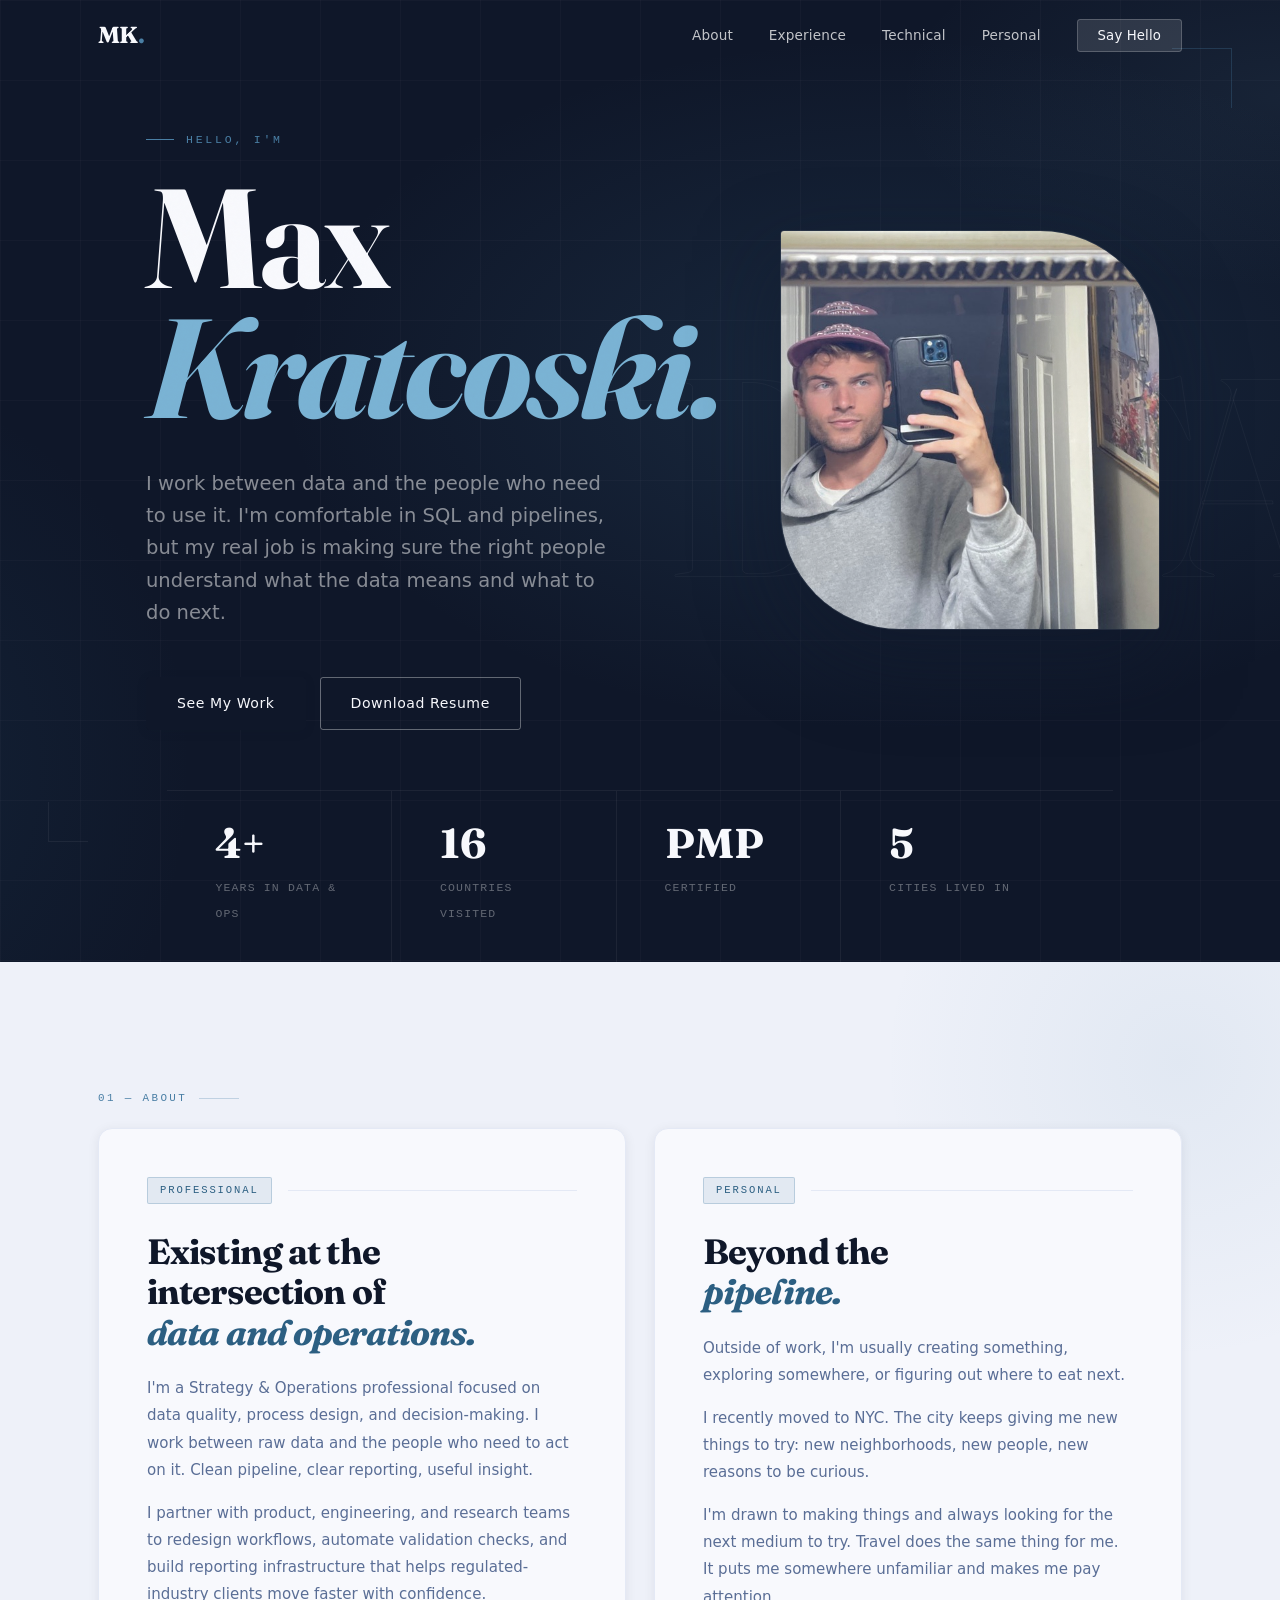
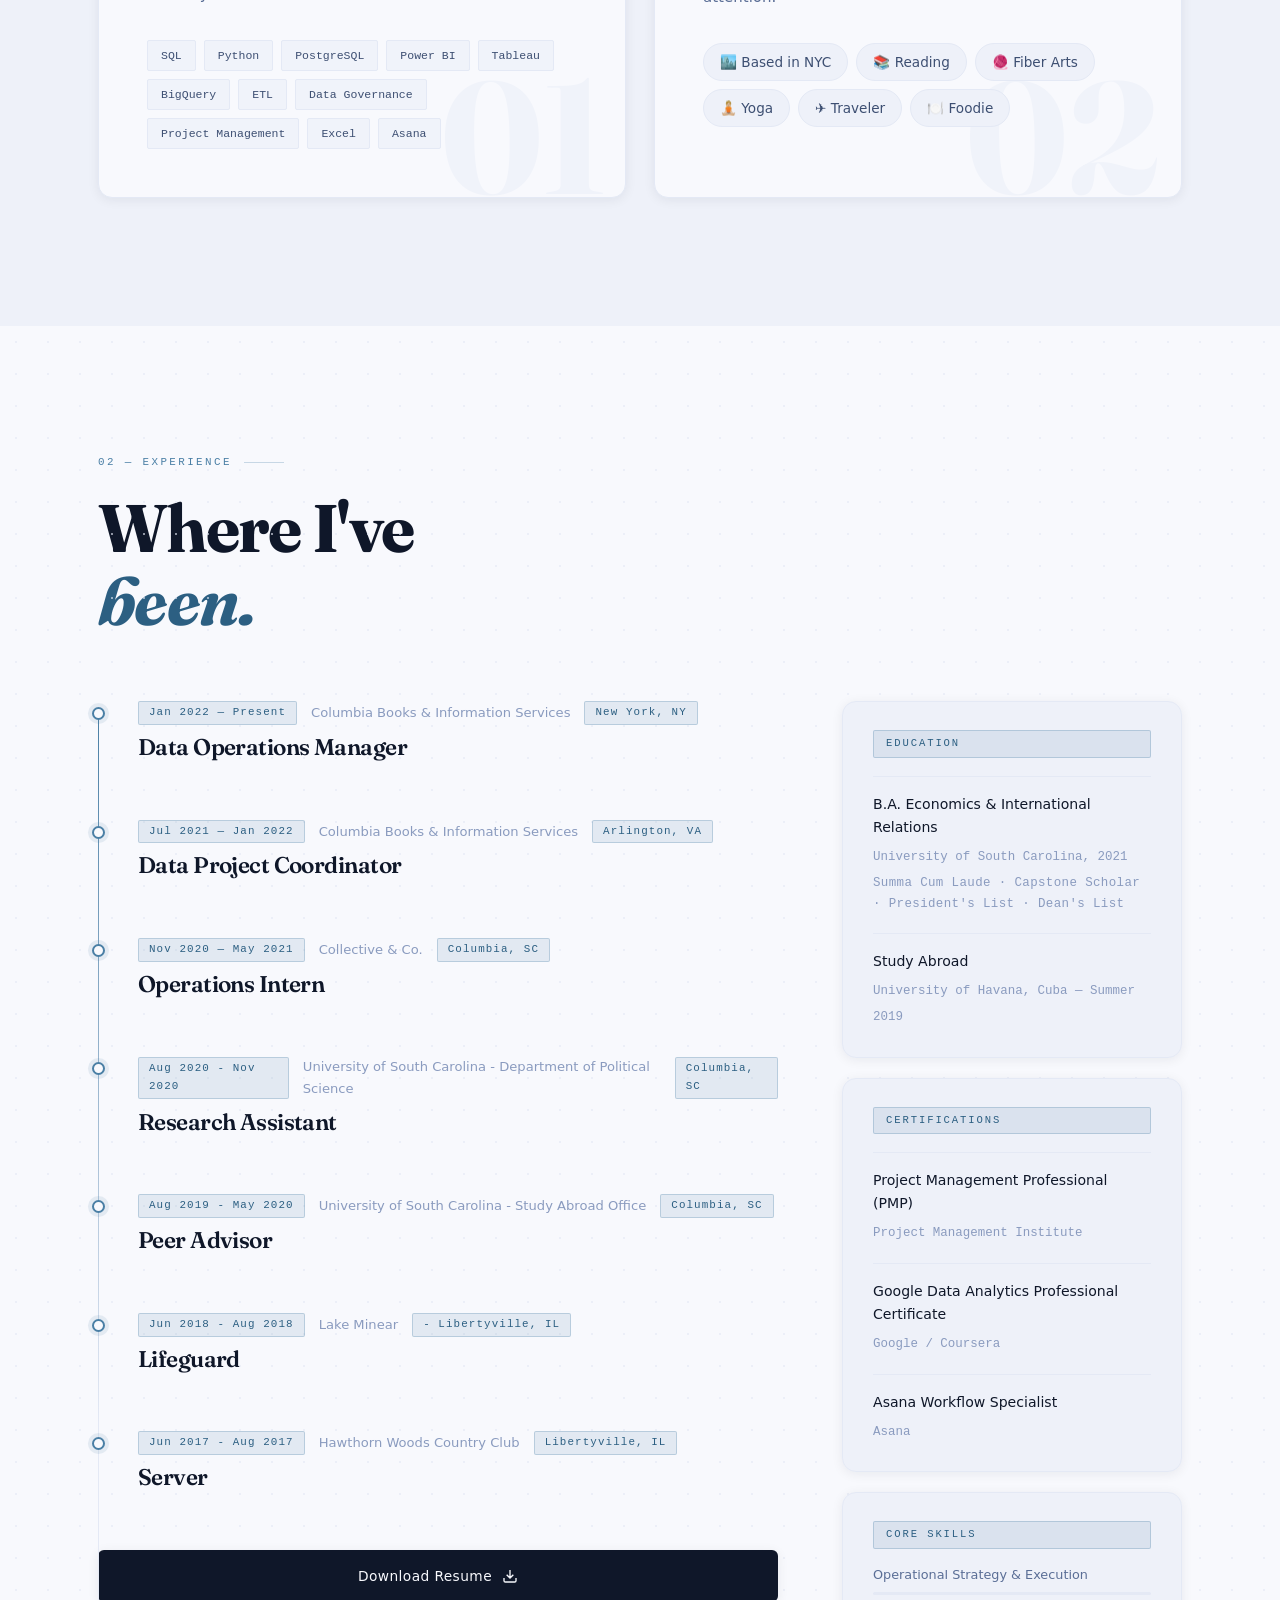
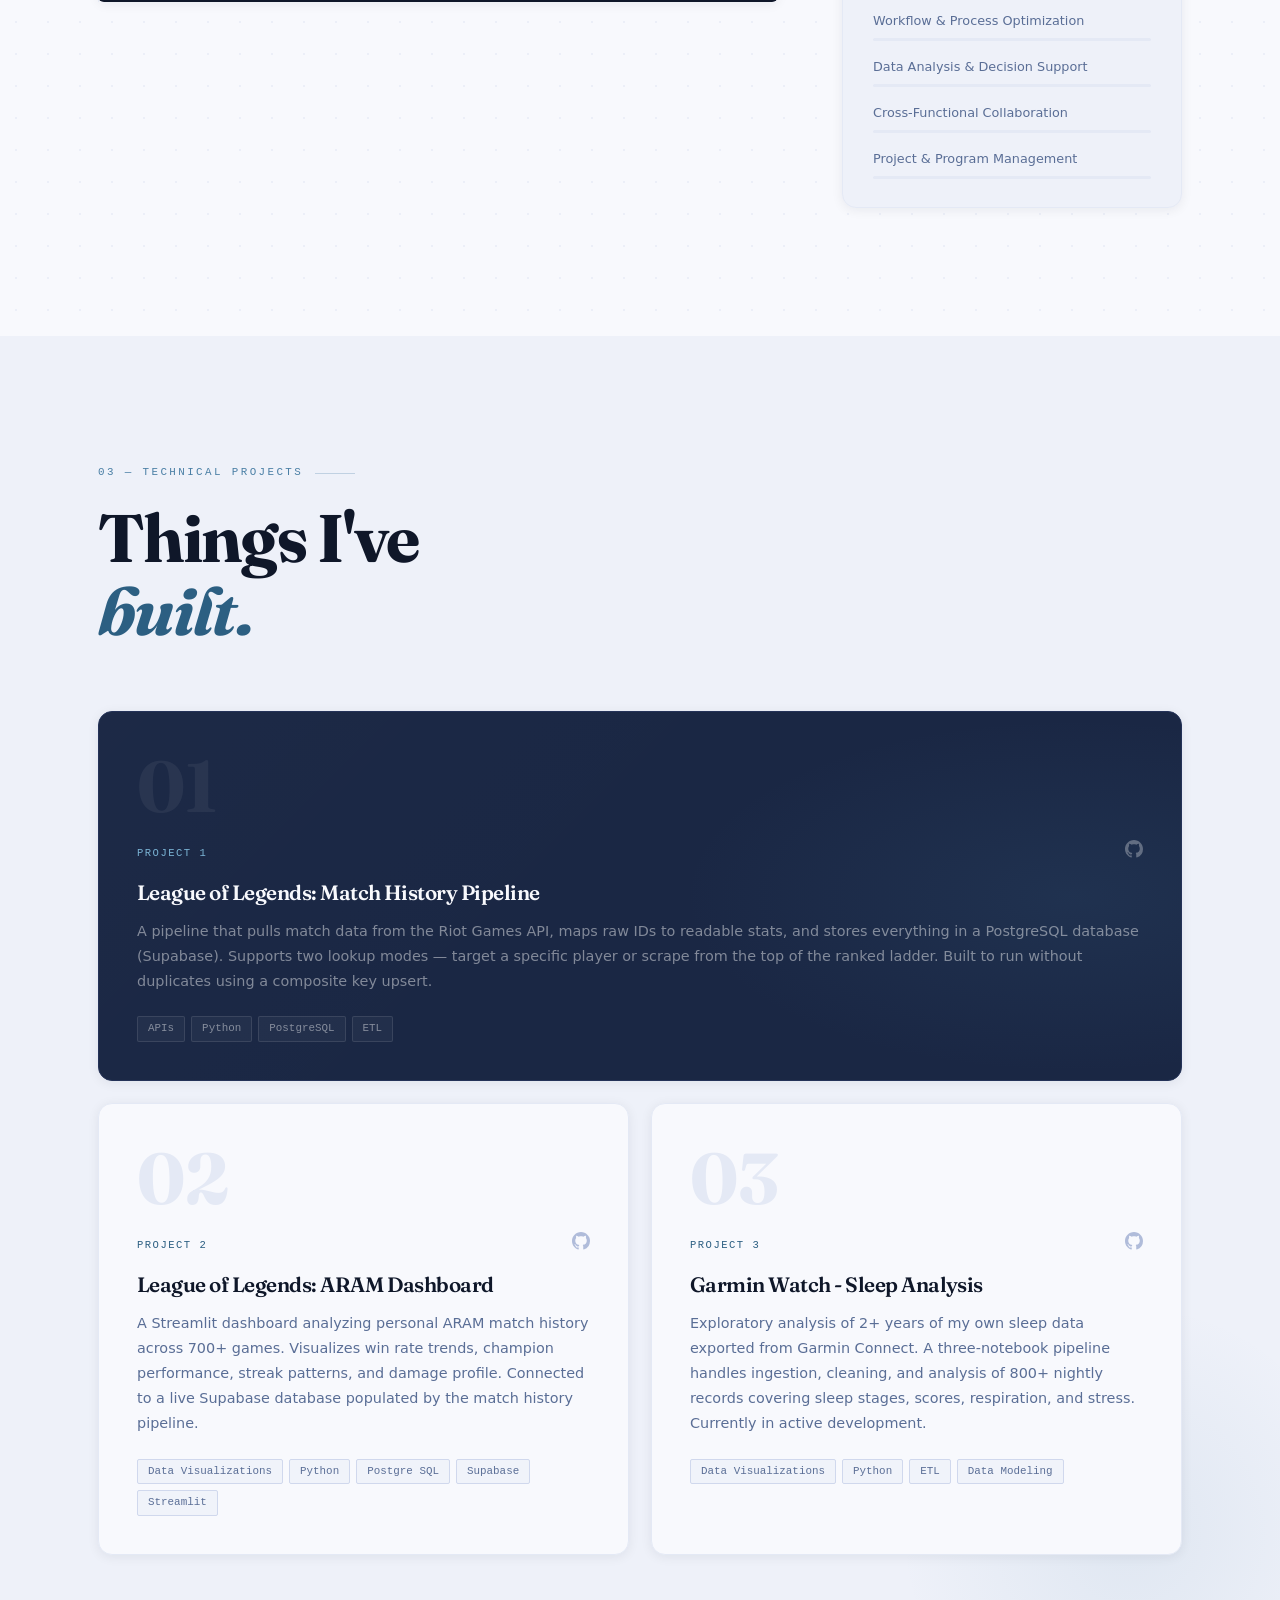
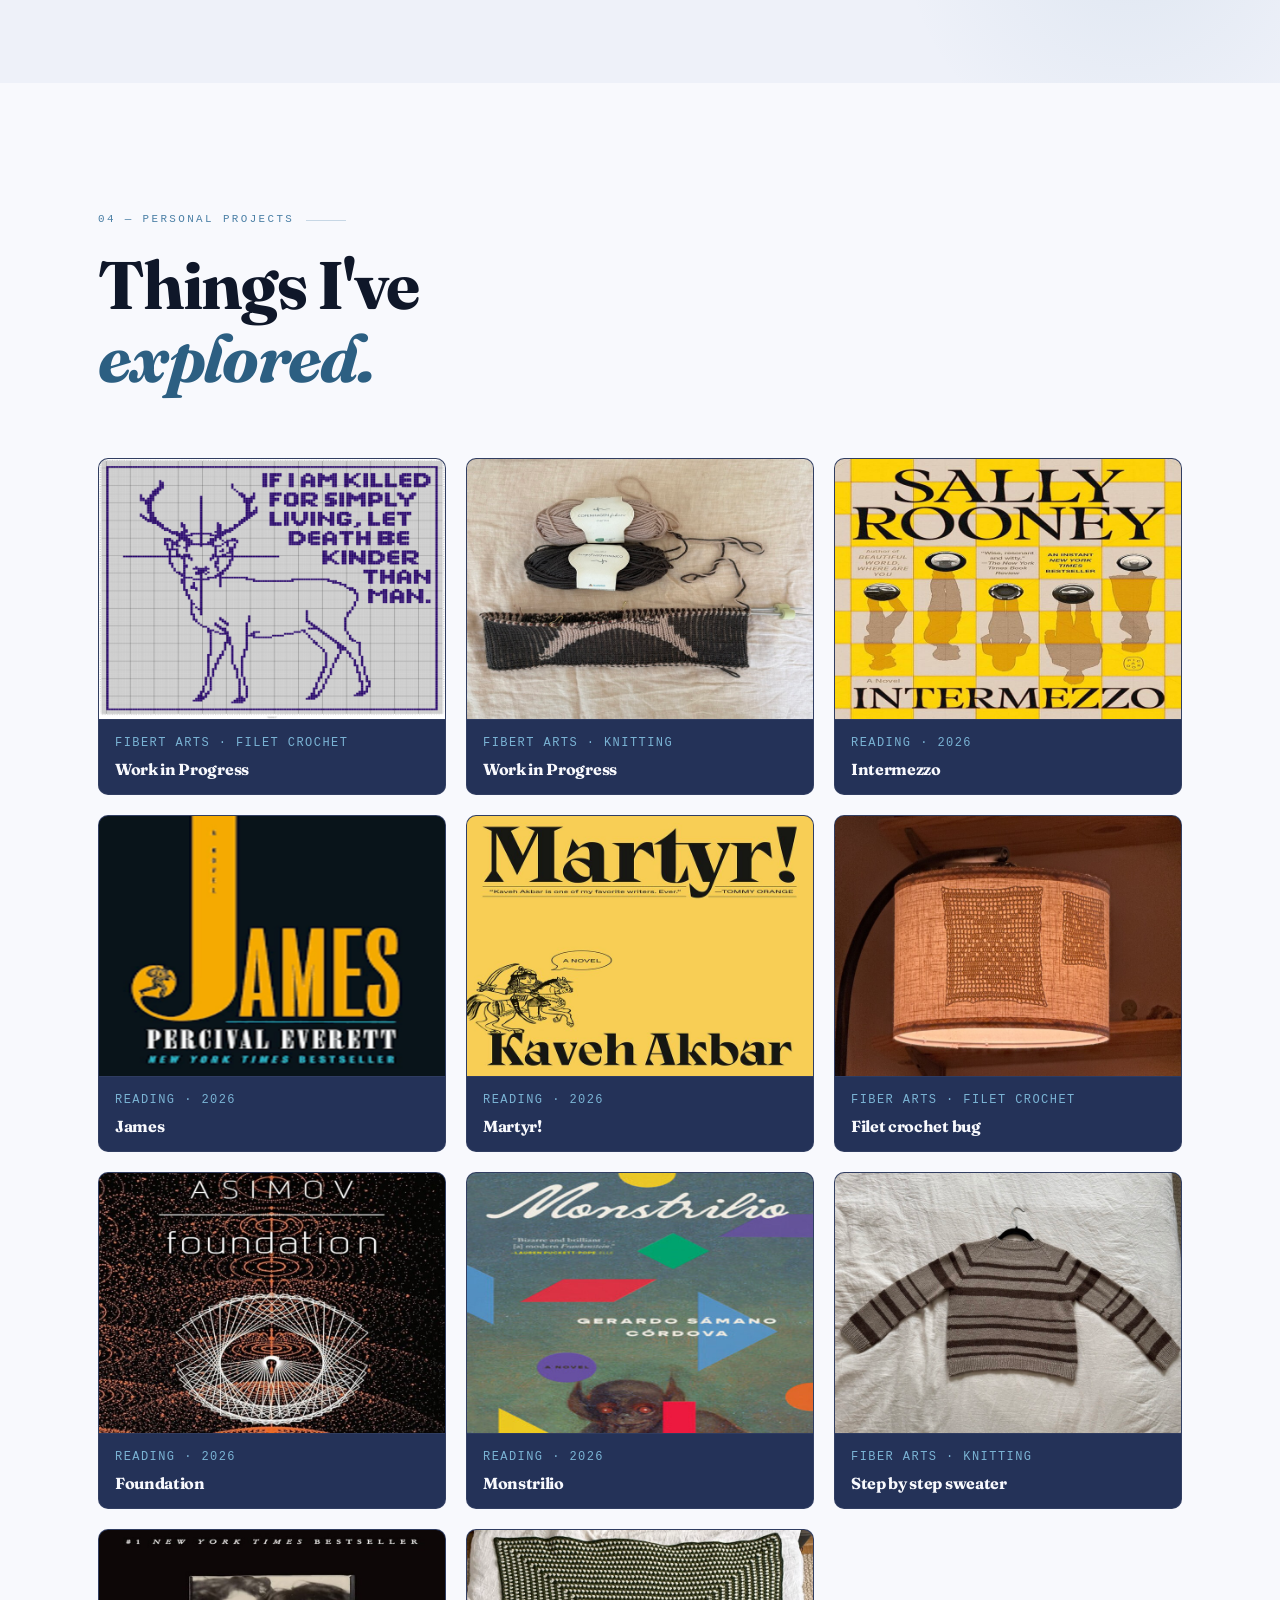
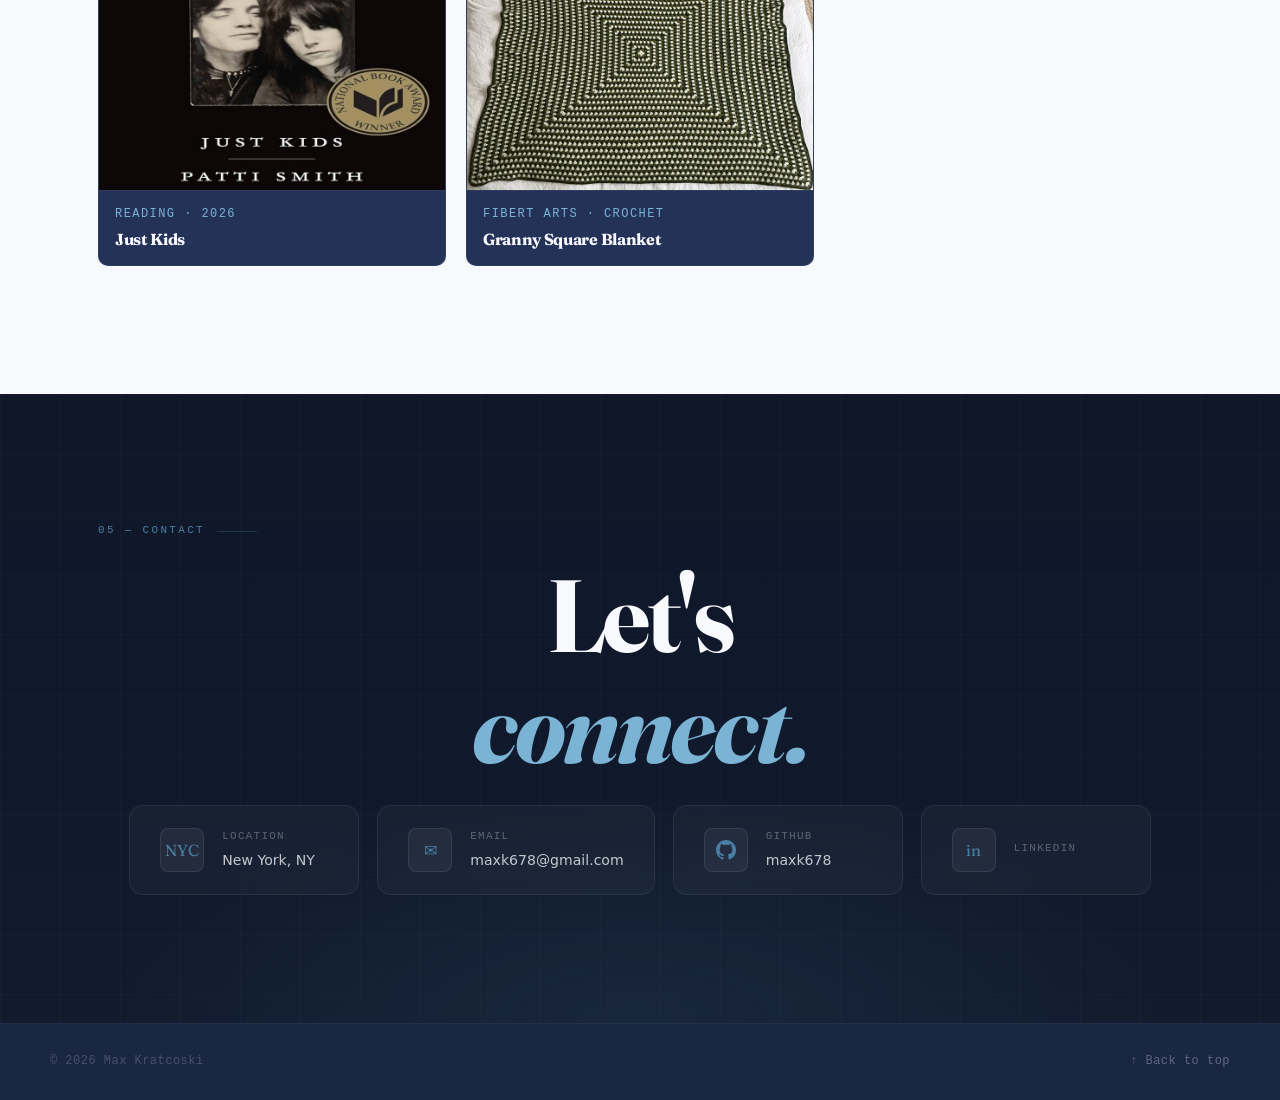
==== commit 2675196c: "Added lol-dashboard project card" ====
--- a/index.html
+++ b/index.html
@@ -289,7 +289,7 @@
               </div>
             </div>
             <h3>League of Legends: Match History Pipeline </h3>
-            <p>A pipeline that pulls match data from the Riot Games API, maps raw IDs to readable stats, and stores everything in a local PostgreSQL database. Supports two lookup modes — target a specific player or scrape from the top of the ranked ladder. Built to run without duplicates using a composite key upsert.</p>
+            <p>A pipeline that pulls match data from the Riot Games API, maps raw IDs to readable stats, and stores everything in a PostgreSQL database (Supabase). Supports two lookup modes — target a specific player or scrape from the top of the ranked ladder. Built to run without duplicates using a composite key upsert.</p>
             <div class="project-tech"><span>APIs</span><span>Python</span><span>PostgreSQL</span><span>ETL</span></div>
           </div>
         </div>
@@ -299,6 +299,23 @@
             <div class="project-number">02</div>
             <div class="project-top">
               <span class="project-category">Project 2</span>
+              <div class="project-links">
+                <a href="https://github.com/maxk678/lol-dashboard" target="_blank" title="GitHub">
+                  <svg width="18" height="18" viewBox="0 0 24 24" fill="currentColor"><path d="M12 0C5.37 0 0 5.37 0 12c0 5.31 3.435 9.795 8.205 11.385.6.105.825-.255.825-.57 0-.285-.015-1.23-.015-2.235-3.015.555-3.795-.735-4.035-1.41-.135-.345-.72-1.41-1.23-1.695-.42-.225-1.02-.78-.015-.795.945-.015 1.62.87 1.845 1.23 1.08 1.815 2.805 1.305 3.495.99.105-.78.42-1.305.765-1.605-2.67-.3-5.46-1.335-5.46-5.925 0-1.305.465-2.385 1.23-3.225-.12-.3-.54-1.53.12-3.18 0 0 1.005-.315 3.3 1.23.96-.27 1.98-.405 3-.405s2.04.135 3 .405c2.295-1.56 3.3-1.23 3.3-1.23.66 1.65.24 2.88.12 3.18.765.84 1.23 1.905 1.23 3.225 0 4.605-2.805 5.625-5.475 5.925.435.375.81 1.095.81 2.22 0 1.605-.015 2.895-.015 3.3 0 .315.225.69.825.57A12.02 12.02 0 0024 12c0-6.63-5.37-12-12-12z"/></svg>
+                </a>
+              </div>
+            </div>
+            <h3>League of Legends: ARAM Dashboard</h3>
+            <p>A Streamlit dashboard analyzing personal ARAM match history across 700+ games. Visualizes win rate trends, champion performance, streak patterns, and damage profile. Connected to a live Supabase database populated by the match history pipeline.</p>
+            <div class="project-tech"><span>Data Visualizations</span><span>Python</span><span>Postgre SQL</span><span>Supabase</span><span>Streamlit</span></div>
+          </div>
+        </div>        
+
+        <div class="project-card" data-anim>
+          <div class="project-card-inner">
+            <div class="project-number">03</div>
+            <div class="project-top">
+              <span class="project-category">Project 3</span>
               <div class="project-links">
                 <a href="https://github.com/maxk678/garmin-watch-sleep-analysis" target="_blank" title="GitHub">
                   <svg width="18" height="18" viewBox="0 0 24 24" fill="currentColor"><path d="M12 0C5.37 0 0 5.37 0 12c0 5.31 3.435 9.795 8.205 11.385.6.105.825-.255.825-.57 0-.285-.015-1.23-.015-2.235-3.015.555-3.795-.735-4.035-1.41-.135-.345-.72-1.41-1.23-1.695-.42-.225-1.02-.78-.015-.795.945-.015 1.62.87 1.845 1.23 1.08 1.815 2.805 1.305 3.495.99.105-.78.42-1.305.765-1.605-2.67-.3-5.46-1.335-5.46-5.925 0-1.305.465-2.385 1.23-3.225-.12-.3-.54-1.53.12-3.18 0 0 1.005-.315 3.3 1.23.96-.27 1.98-.405 3-.405s2.04.135 3 .405c2.295-1.56 3.3-1.23 3.3-1.23.66 1.65.24 2.88.12 3.18.765.84 1.23 1.905 1.23 3.225 0 4.605-2.805 5.625-5.475 5.925.435.375.81 1.095.81 2.22 0 1.605-.015 2.895-.015 3.3 0 .315.225.69.825.57A12.02 12.02 0 0024 12c0-6.63-5.37-12-12-12z"/></svg>
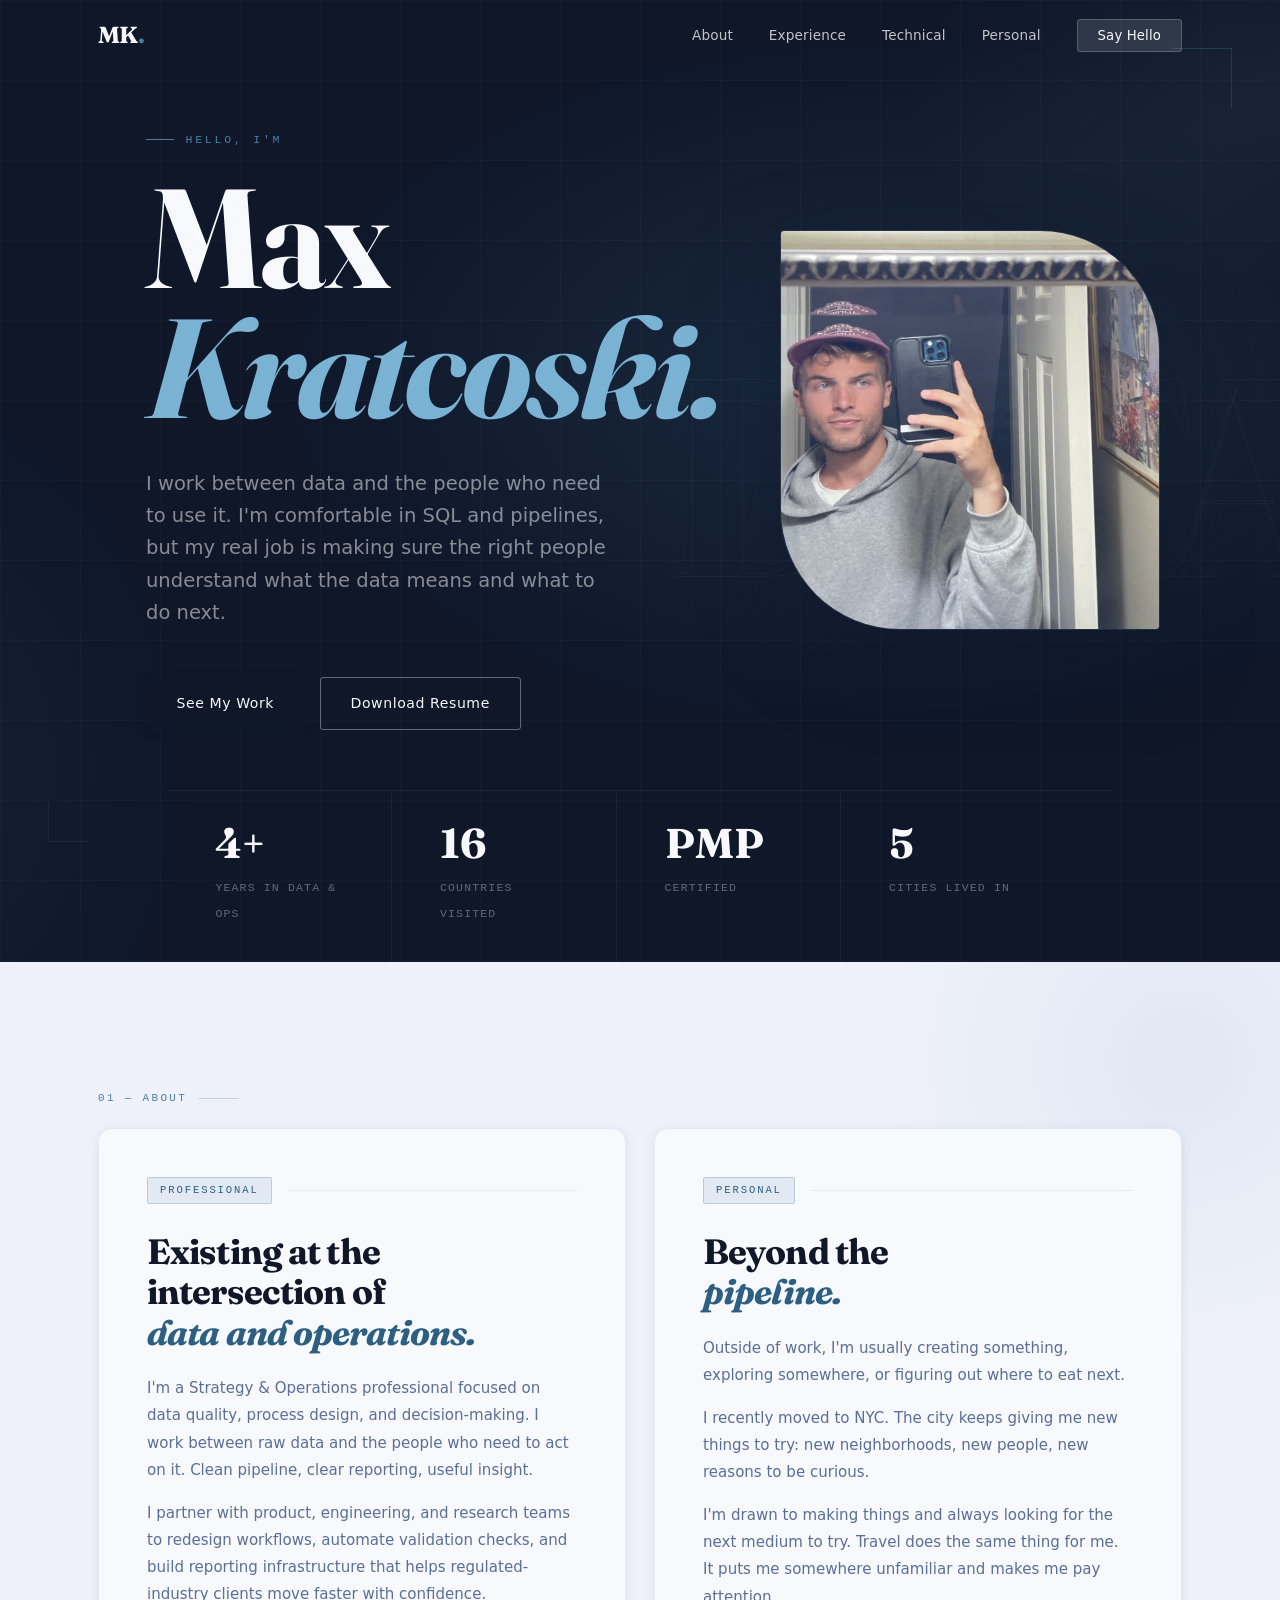
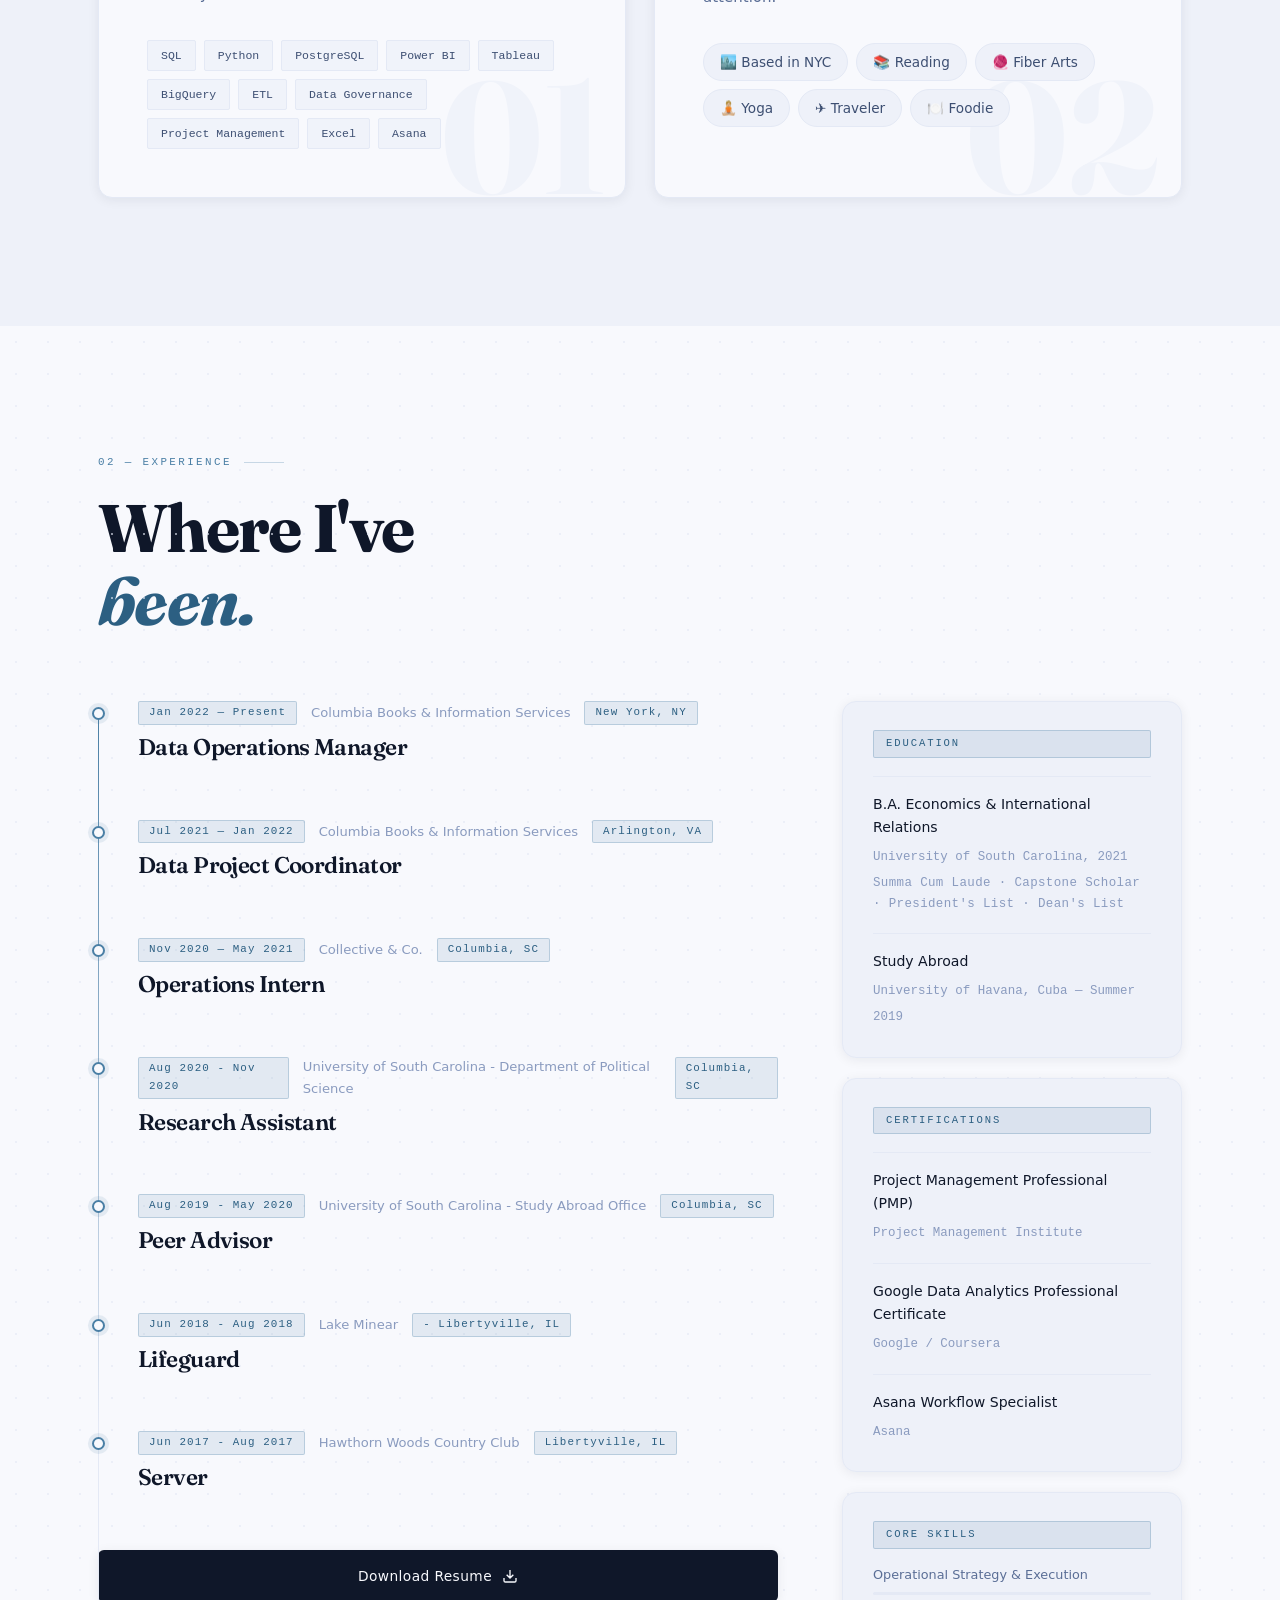
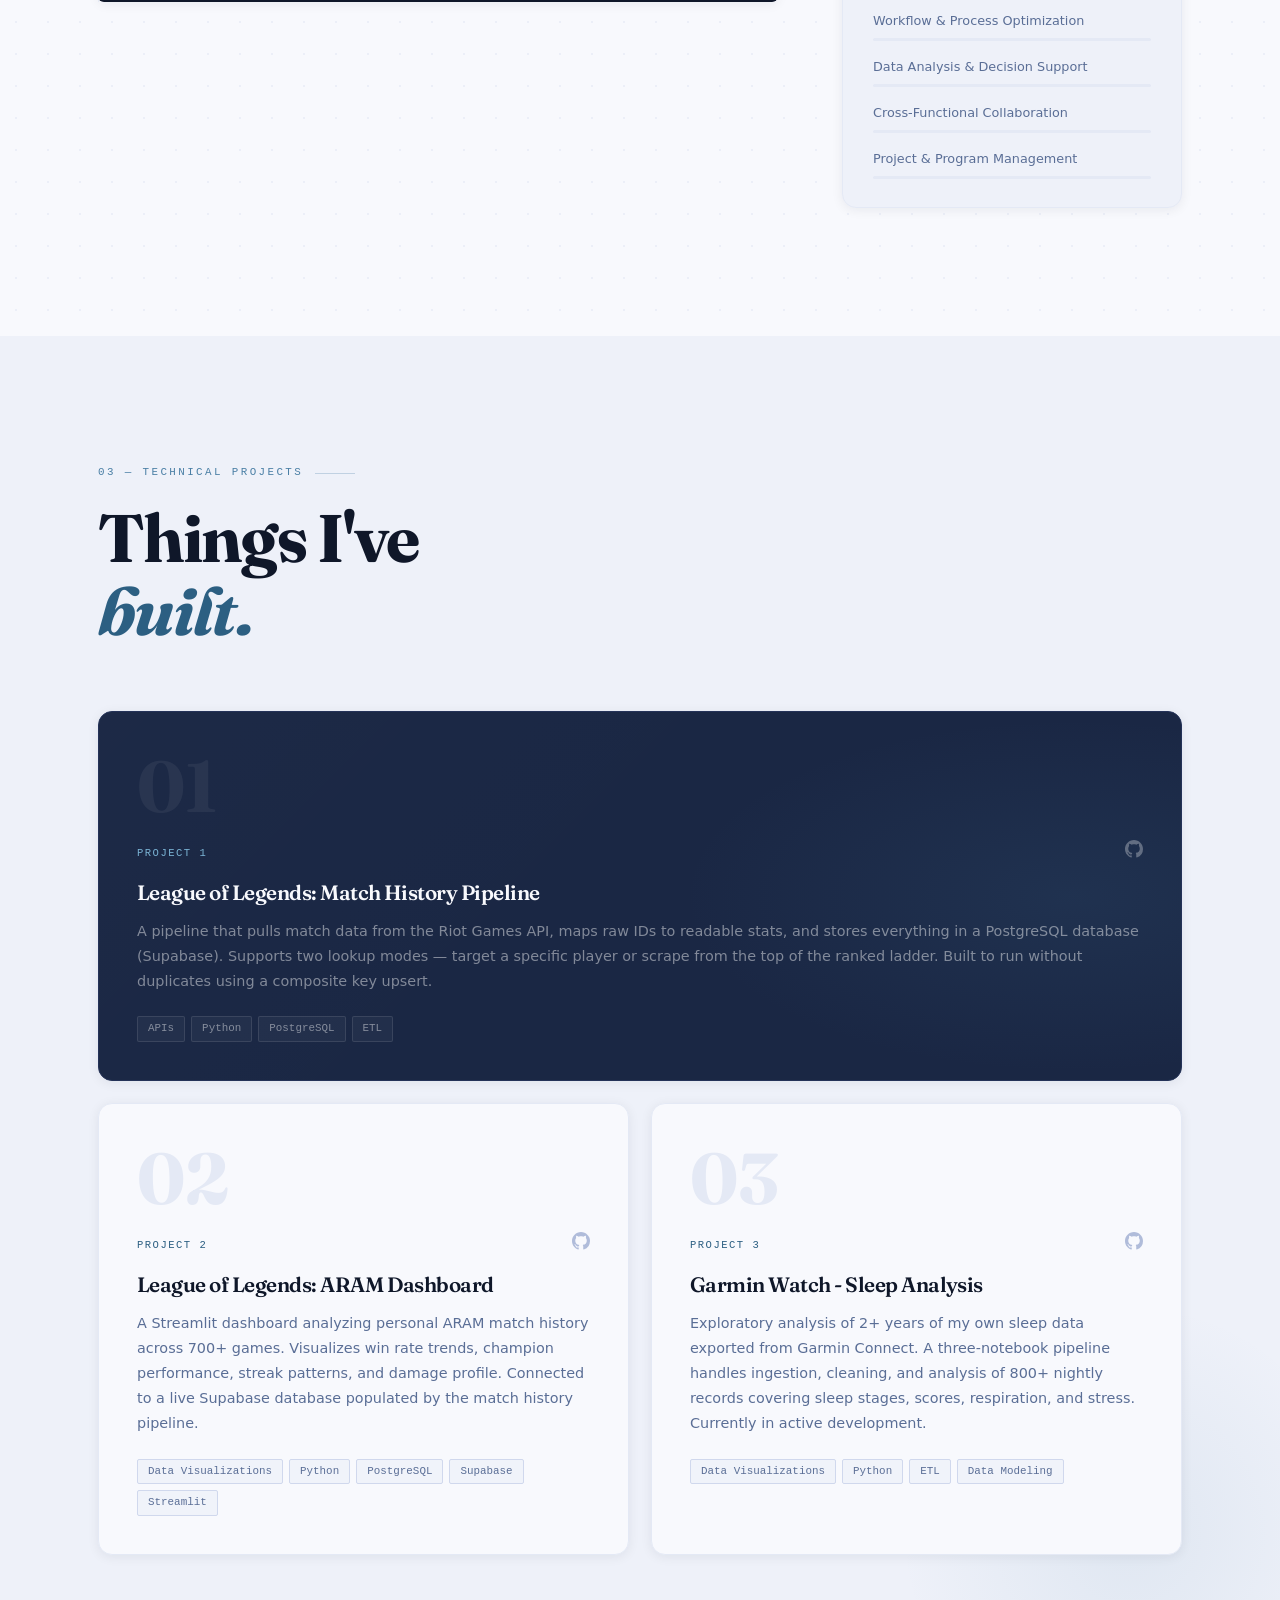
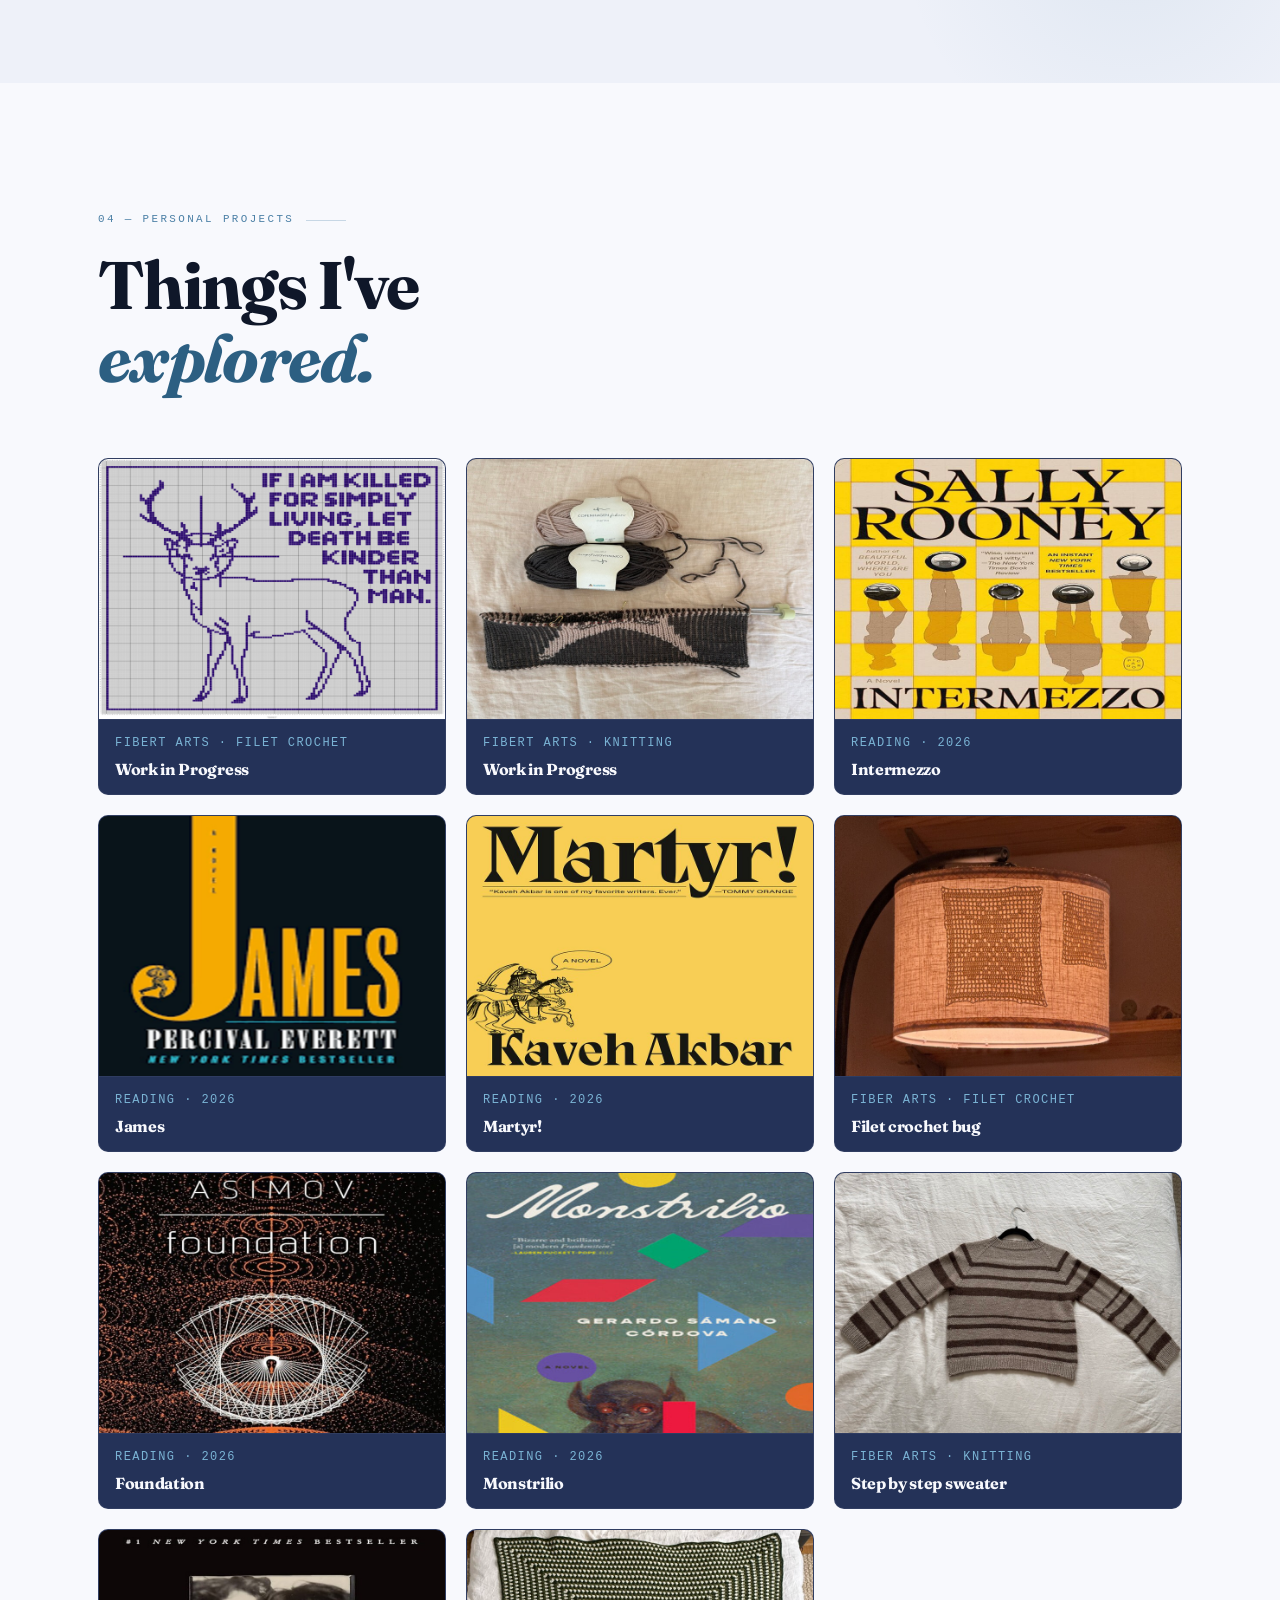
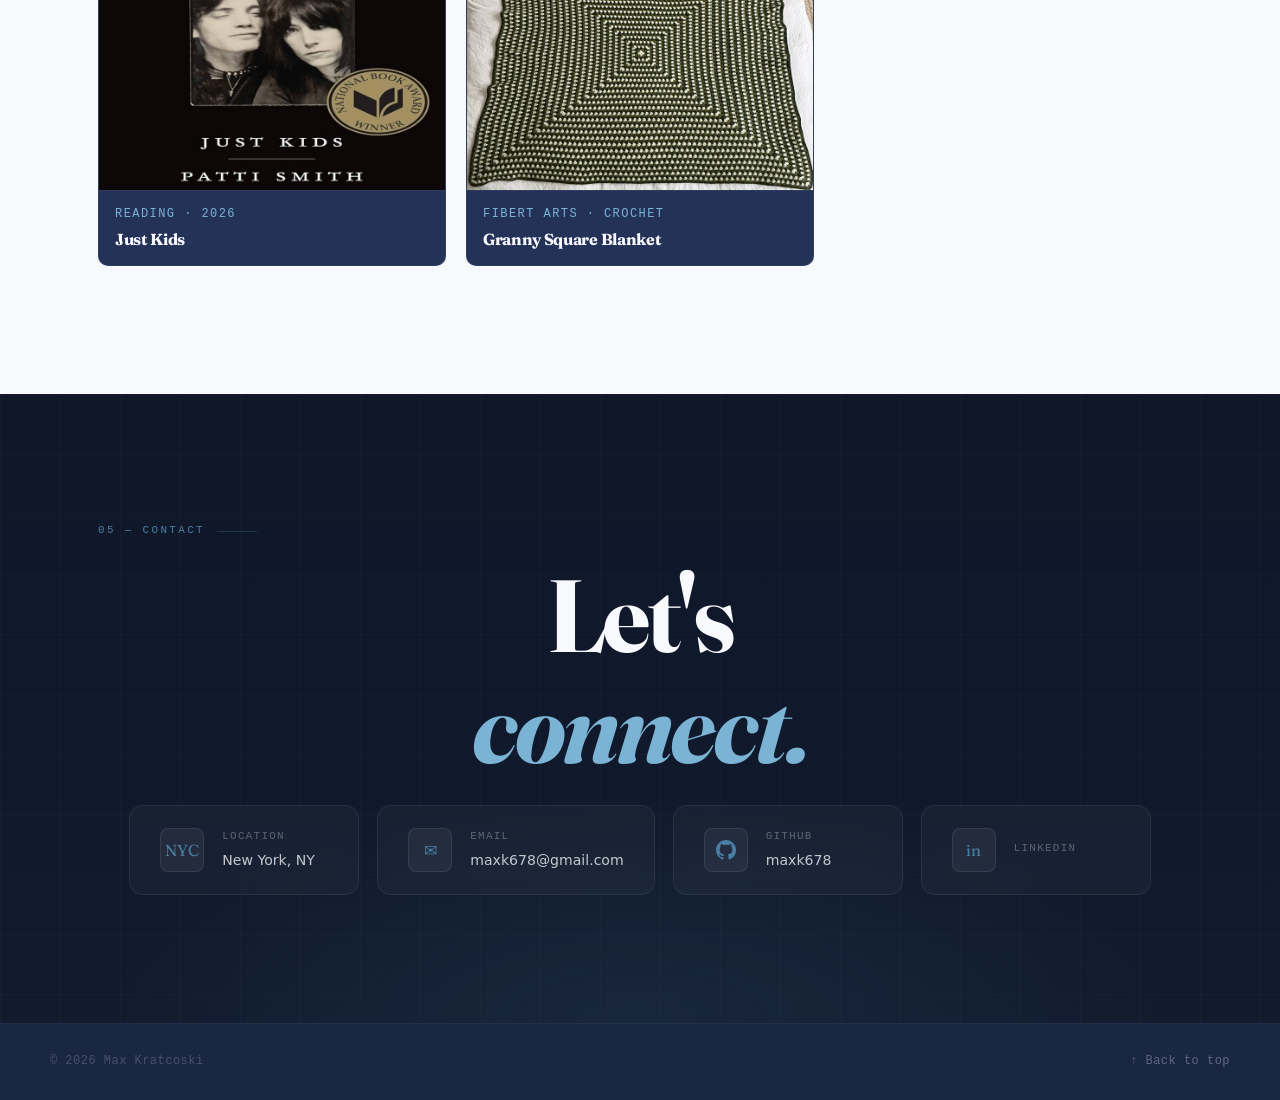
==== commit e780bba9: "make project cards fully clickable, swap to Fraunces font" ====
--- a/index.html
+++ b/index.html
@@ -275,60 +275,60 @@
       <div class="section-label">03 — Technical Projects</div>
       <h2 class="section-title">Things I've<br /><em>built.</em></h2>
 
-      <div class="projects-grid">
-
-        <div class="project-card featured" data-anim>
-          <div class="project-card-inner">
-            <div class="project-number">01</div>
-            <div class="project-top">
-              <span class="project-category">Project 1</span>
-              <div class="project-links">
-                <a href="https://github.com/maxk678/lol-match-history-pipeline" target="_blank" title="GitHub">
-                  <svg width="18" height="18" viewBox="0 0 24 24" fill="currentColor"><path d="M12 0C5.37 0 0 5.37 0 12c0 5.31 3.435 9.795 8.205 11.385.6.105.825-.255.825-.57 0-.285-.015-1.23-.015-2.235-3.015.555-3.795-.735-4.035-1.41-.135-.345-.72-1.41-1.23-1.695-.42-.225-1.02-.78-.015-.795.945-.015 1.62.87 1.845 1.23 1.08 1.815 2.805 1.305 3.495.99.105-.78.42-1.305.765-1.605-2.67-.3-5.46-1.335-5.46-5.925 0-1.305.465-2.385 1.23-3.225-.12-.3-.54-1.53.12-3.18 0 0 1.005-.315 3.3 1.23.96-.27 1.98-.405 3-.405s2.04.135 3 .405c2.295-1.56 3.3-1.23 3.3-1.23.66 1.65.24 2.88.12 3.18.765.84 1.23 1.905 1.23 3.225 0 4.605-2.805 5.625-5.475 5.925.435.375.81 1.095.81 2.22 0 1.605-.015 2.895-.015 3.3 0 .315.225.69.825.57A12.02 12.02 0 0024 12c0-6.63-5.37-12-12-12z"/></svg>
-                </a>
-              </div>
-            </div>
-            <h3>League of Legends: Match History Pipeline </h3>
-            <p>A pipeline that pulls match data from the Riot Games API, maps raw IDs to readable stats, and stores everything in a PostgreSQL database (Supabase). Supports two lookup modes — target a specific player or scrape from the top of the ranked ladder. Built to run without duplicates using a composite key upsert.</p>
-            <div class="project-tech"><span>APIs</span><span>Python</span><span>PostgreSQL</span><span>ETL</span></div>
-          </div>
-        </div>
-
-        <div class="project-card" data-anim>
-          <div class="project-card-inner">
-            <div class="project-number">02</div>
-            <div class="project-top">
-              <span class="project-category">Project 2</span>
-              <div class="project-links">
-                <a href="https://github.com/maxk678/lol-dashboard" target="_blank" title="GitHub">
-                  <svg width="18" height="18" viewBox="0 0 24 24" fill="currentColor"><path d="M12 0C5.37 0 0 5.37 0 12c0 5.31 3.435 9.795 8.205 11.385.6.105.825-.255.825-.57 0-.285-.015-1.23-.015-2.235-3.015.555-3.795-.735-4.035-1.41-.135-.345-.72-1.41-1.23-1.695-.42-.225-1.02-.78-.015-.795.945-.015 1.62.87 1.845 1.23 1.08 1.815 2.805 1.305 3.495.99.105-.78.42-1.305.765-1.605-2.67-.3-5.46-1.335-5.46-5.925 0-1.305.465-2.385 1.23-3.225-.12-.3-.54-1.53.12-3.18 0 0 1.005-.315 3.3 1.23.96-.27 1.98-.405 3-.405s2.04.135 3 .405c2.295-1.56 3.3-1.23 3.3-1.23.66 1.65.24 2.88.12 3.18.765.84 1.23 1.905 1.23 3.225 0 4.605-2.805 5.625-5.475 5.925.435.375.81 1.095.81 2.22 0 1.605-.015 2.895-.015 3.3 0 .315.225.69.825.57A12.02 12.02 0 0024 12c0-6.63-5.37-12-12-12z"/></svg>
-                </a>
-              </div>
-            </div>
-            <h3>League of Legends: ARAM Dashboard</h3>
-            <p>A Streamlit dashboard analyzing personal ARAM match history across 700+ games. Visualizes win rate trends, champion performance, streak patterns, and damage profile. Connected to a live Supabase database populated by the match history pipeline.</p>
-            <div class="project-tech"><span>Data Visualizations</span><span>Python</span><span>Postgre SQL</span><span>Supabase</span><span>Streamlit</span></div>
-          </div>
-        </div>        
-
-        <div class="project-card" data-anim>
-          <div class="project-card-inner">
-            <div class="project-number">03</div>
-            <div class="project-top">
-              <span class="project-category">Project 3</span>
-              <div class="project-links">
-                <a href="https://github.com/maxk678/garmin-watch-sleep-analysis" target="_blank" title="GitHub">
-                  <svg width="18" height="18" viewBox="0 0 24 24" fill="currentColor"><path d="M12 0C5.37 0 0 5.37 0 12c0 5.31 3.435 9.795 8.205 11.385.6.105.825-.255.825-.57 0-.285-.015-1.23-.015-2.235-3.015.555-3.795-.735-4.035-1.41-.135-.345-.72-1.41-1.23-1.695-.42-.225-1.02-.78-.015-.795.945-.015 1.62.87 1.845 1.23 1.08 1.815 2.805 1.305 3.495.99.105-.78.42-1.305.765-1.605-2.67-.3-5.46-1.335-5.46-5.925 0-1.305.465-2.385 1.23-3.225-.12-.3-.54-1.53.12-3.18 0 0 1.005-.315 3.3 1.23.96-.27 1.98-.405 3-.405s2.04.135 3 .405c2.295-1.56 3.3-1.23 3.3-1.23.66 1.65.24 2.88.12 3.18.765.84 1.23 1.905 1.23 3.225 0 4.605-2.805 5.625-5.475 5.925.435.375.81 1.095.81 2.22 0 1.605-.015 2.895-.015 3.3 0 .315.225.69.825.57A12.02 12.02 0 0024 12c0-6.63-5.37-12-12-12z"/></svg>
-                </a>
-              </div>
-            </div>
-            <h3>Garmin Watch - Sleep Analysis</h3>
-            <p>Exploratory analysis of 2+ years of my own sleep data exported from Garmin Connect. A three-notebook pipeline handles ingestion, cleaning, and analysis of 800+ nightly records covering sleep stages, scores, respiration, and stress. Currently in active development.</p>
-            <div class="project-tech"><span>Data Visualizations</span><span>Python</span><span>ETL</span><span>Data Modeling</span></div>
-          </div>
-        </div>
-
-      </div>
+<div class="projects-grid">
+
+  <a href="https://github.com/maxk678/lol-match-history-pipeline" target="_blank" rel="noopener noreferrer" class="project-card featured" data-anim>
+    <div class="project-card-inner">
+      <div class="project-number">01</div>
+      <div class="project-top">
+        <span class="project-category">Project 1</span>
+        <div class="project-links">
+          <span class="github-icon">
+            <svg width="18" height="18" viewBox="0 0 24 24" fill="currentColor"><path d="M12 0C5.37 0 0 5.37 0 12c0 5.31 3.435 9.795 8.205 11.385.6.105.825-.255.825-.57 0-.285-.015-1.23-.015-2.235-3.015.555-3.795-.735-4.035-1.41-.135-.345-.72-1.41-1.23-1.695-.42-.225-1.02-.78-.015-.795.945-.015 1.62.87 1.845 1.23 1.08 1.815 2.805 1.305 3.495.99.105-.78.42-1.305.765-1.605-2.67-.3-5.46-1.335-5.46-5.925 0-1.305.465-2.385 1.23-3.225-.12-.3-.54-1.53.12-3.18 0 0 1.005-.315 3.3 1.23.96-.27 1.98-.405 3-.405s2.04.135 3 .405c2.295-1.56 3.3-1.23 3.3-1.23.66 1.65.24 2.88.12 3.18.765.84 1.23 1.905 1.23 3.225 0 4.605-2.805 5.625-5.475 5.925.435.375.81 1.095.81 2.22 0 1.605-.015 2.895-.015 3.3 0 .315.225.69.825.57A12.02 12.02 0 0024 12c0-6.63-5.37-12-12-12z"/></svg>
+          </span>
+        </div>
+      </div>
+      <h3>League of Legends: Match History Pipeline</h3>
+      <p>A pipeline that pulls match data from the Riot Games API, maps raw IDs to readable stats, and stores everything in a PostgreSQL database (Supabase). Supports two lookup modes — target a specific player or scrape from the top of the ranked ladder. Built to run without duplicates using a composite key upsert.</p>
+      <div class="project-tech"><span>APIs</span><span>Python</span><span>PostgreSQL</span><span>ETL</span></div>
+    </div>
+  </a>
+
+  <a href="https://github.com/maxk678/lol-dashboard" target="_blank" rel="noopener noreferrer" class="project-card" data-anim>
+    <div class="project-card-inner">
+      <div class="project-number">02</div>
+      <div class="project-top">
+        <span class="project-category">Project 2</span>
+        <div class="project-links">
+          <span class="github-icon">
+            <svg width="18" height="18" viewBox="0 0 24 24" fill="currentColor"><path d="M12 0C5.37 0 0 5.37 0 12c0 5.31 3.435 9.795 8.205 11.385.6.105.825-.255.825-.57 0-.285-.015-1.23-.015-2.235-3.015.555-3.795-.735-4.035-1.41-.135-.345-.72-1.41-1.23-1.695-.42-.225-1.02-.78-.015-.795.945-.015 1.62.87 1.845 1.23 1.08 1.815 2.805 1.305 3.495.99.105-.78.42-1.305.765-1.605-2.67-.3-5.46-1.335-5.46-5.925 0-1.305.465-2.385 1.23-3.225-.12-.3-.54-1.53.12-3.18 0 0 1.005-.315 3.3 1.23.96-.27 1.98-.405 3-.405s2.04.135 3 .405c2.295-1.56 3.3-1.23 3.3-1.23.66 1.65.24 2.88.12 3.18.765.84 1.23 1.905 1.23 3.225 0 4.605-2.805 5.625-5.475 5.925.435.375.81 1.095.81 2.22 0 1.605-.015 2.895-.015 3.3 0 .315.225.69.825.57A12.02 12.02 0 0024 12c0-6.63-5.37-12-12-12z"/></svg>
+          </span>
+        </div>
+      </div>
+      <h3>League of Legends: ARAM Dashboard</h3>
+      <p>A Streamlit dashboard analyzing personal ARAM match history across 700+ games. Visualizes win rate trends, champion performance, streak patterns, and damage profile. Connected to a live Supabase database populated by the match history pipeline.</p>
+      <div class="project-tech"><span>Data Visualizations</span><span>Python</span><span>PostgreSQL</span><span>Supabase</span><span>Streamlit</span></div>
+    </div>
+  </a>
+
+  <a href="https://github.com/maxk678/garmin-watch-sleep-analysis" target="_blank" rel="noopener noreferrer" class="project-card" data-anim>
+    <div class="project-card-inner">
+      <div class="project-number">03</div>
+      <div class="project-top">
+        <span class="project-category">Project 3</span>
+        <div class="project-links">
+          <span class="github-icon">
+            <svg width="18" height="18" viewBox="0 0 24 24" fill="currentColor"><path d="M12 0C5.37 0 0 5.37 0 12c0 5.31 3.435 9.795 8.205 11.385.6.105.825-.255.825-.57 0-.285-.015-1.23-.015-2.235-3.015.555-3.795-.735-4.035-1.41-.135-.345-.72-1.41-1.23-1.695-.42-.225-1.02-.78-.015-.795.945-.015 1.62.87 1.845 1.23 1.08 1.815 2.805 1.305 3.495.99.105-.78.42-1.305.765-1.605-2.67-.3-5.46-1.335-5.46-5.925 0-1.305.465-2.385 1.23-3.225-.12-.3-.54-1.53.12-3.18 0 0 1.005-.315 3.3 1.23.96-.27 1.98-.405 3-.405s2.04.135 3 .405c2.295-1.56 3.3-1.23 3.3-1.23.66 1.65.24 2.88.12 3.18.765.84 1.23 1.905 1.23 3.225 0 4.605-2.805 5.625-5.475 5.925.435.375.81 1.095.81 2.22 0 1.605-.015 2.895-.015 3.3 0 .315.225.69.825.57A12.02 12.02 0 0024 12c0-6.63-5.37-12-12-12z"/></svg>
+          </span>
+        </div>
+      </div>
+      <h3>Garmin Watch - Sleep Analysis</h3>
+      <p>Exploratory analysis of 2+ years of my own sleep data exported from Garmin Connect. A three-notebook pipeline handles ingestion, cleaning, and analysis of 800+ nightly records covering sleep stages, scores, respiration, and stress. Currently in active development.</p>
+      <div class="project-tech"><span>Data Visualizations</span><span>Python</span><span>ETL</span><span>Data Modeling</span></div>
+    </div>
+  </a>
+
+</div>
     </div>
   </section>
 
--- a/css/style.css
+++ b/css/style.css
@@ -21,7 +21,7 @@
   --gold-muted:  rgba(74, 127, 165, 0.12);
   --gold-border: rgba(74, 127, 165, 0.28);
 
-  --font-serif: 'Playfair Display', 'Georgia', serif;
+  --font-serif: 'Fraunces', 'Georgia', serif;
   --font-sans:  'DM Sans', system-ui, sans-serif;
   --font-mono:  'DM Mono', 'Courier New', monospace;
 
@@ -855,7 +855,23 @@
   box-shadow: var(--shadow-sm);
 }
 .project-card.visible { opacity: 1; transform: translateY(0); }
-.project-card:hover { transform: translateY(-6px); box-shadow: var(--shadow-xl); }
+.project-card:hover,
+a.project-card:hover { transform: translateY(-6px); box-shadow: var(--shadow-xl); }
+
+a.project-card {
+  display: block;
+  text-decoration: none;
+  color: inherit;
+  cursor: pointer;
+}
+
+.github-icon {
+  color: var(--gray-300);
+}
+.project-card.featured .github-icon {
+  color: rgba(255,255,255,0.3);
+}
+
 
 /* Featured card — dark */
 .project-card.featured {
@@ -879,8 +895,6 @@
 .project-card.featured p { color: rgba(255,255,255,0.45); }
 .project-card.featured .project-number { color: rgba(255,255,255,0.06); }
 .project-card.featured .project-category { color: var(--gold-light); }
-.project-card.featured .project-links a { color: rgba(255,255,255,0.3); }
-.project-card.featured .project-links a:hover { color: var(--gold-light); }
 .project-card.featured .project-tech span {
   border-color: rgba(255,255,255,0.1);
   color: rgba(255,255,255,0.45);
@@ -910,11 +924,7 @@
   color: var(--gold-dark);
 }
 .project-links { display: flex; gap: 14px; }
-.project-links a {
-  color: var(--gray-300);
-  transition: color var(--transition), transform var(--transition);
-}
-.project-links a:hover { color: var(--black); transform: scale(1.15); }
+
 .project-card h3 {
   font-size: 1.3rem;
   font-weight: 600;
--- a/css/fonts.css
+++ b/css/fonts.css
@@ -9,7 +9,7 @@
    for a clean/modern direction.
    ═══════════════════════════════════════════════════════════════ */
 
-@import url('https://fonts.bunny.net/css?family=fraunces:400,400i,600,700,700i&family=dm-sans:300,400,500&family=dm-mono:400,500&display=swap');
+@import url('https://fonts.googleapis.com/css2?family=Fraunces:ital,opsz,wght@0,9..144,700;1,9..144,700&display=swap');
 
 :root {
   --font-serif: 'Fraunces', 'Iowan Old Style', 'Palatino Linotype', Georgia, serif;
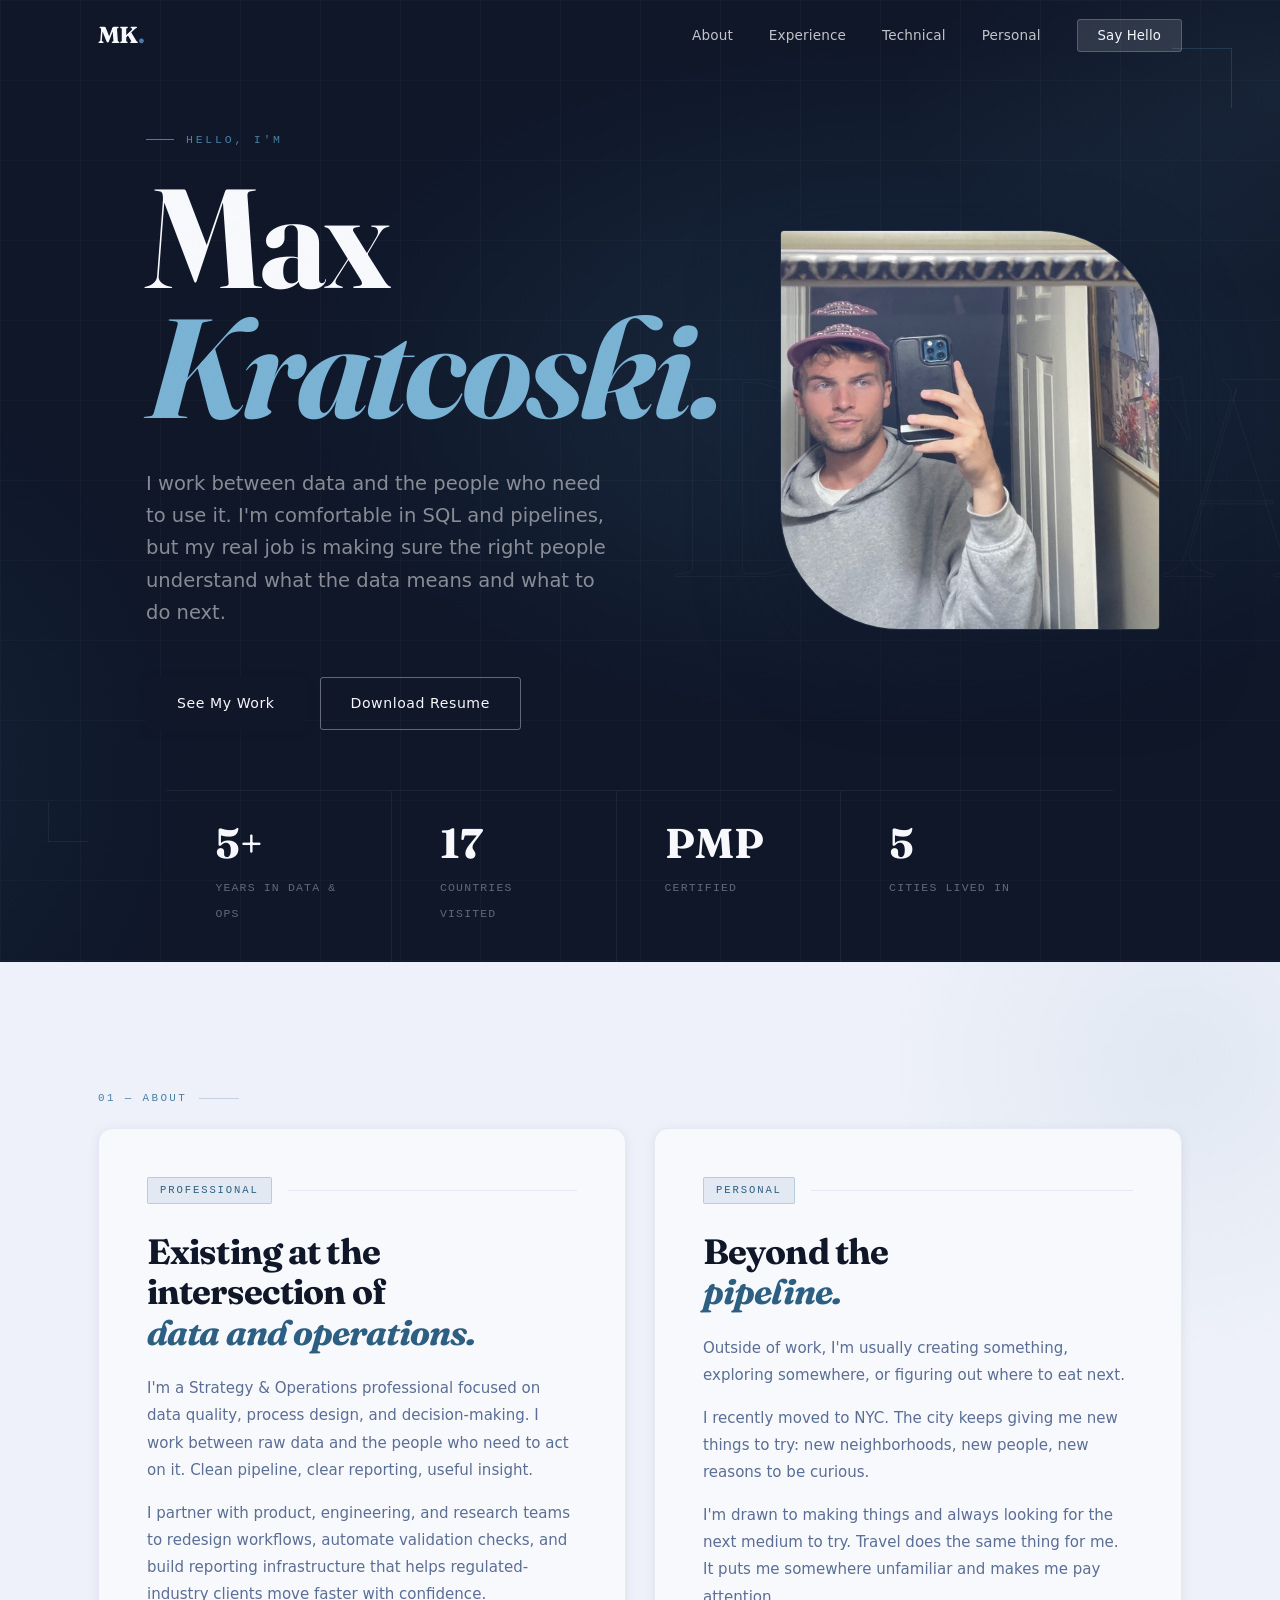
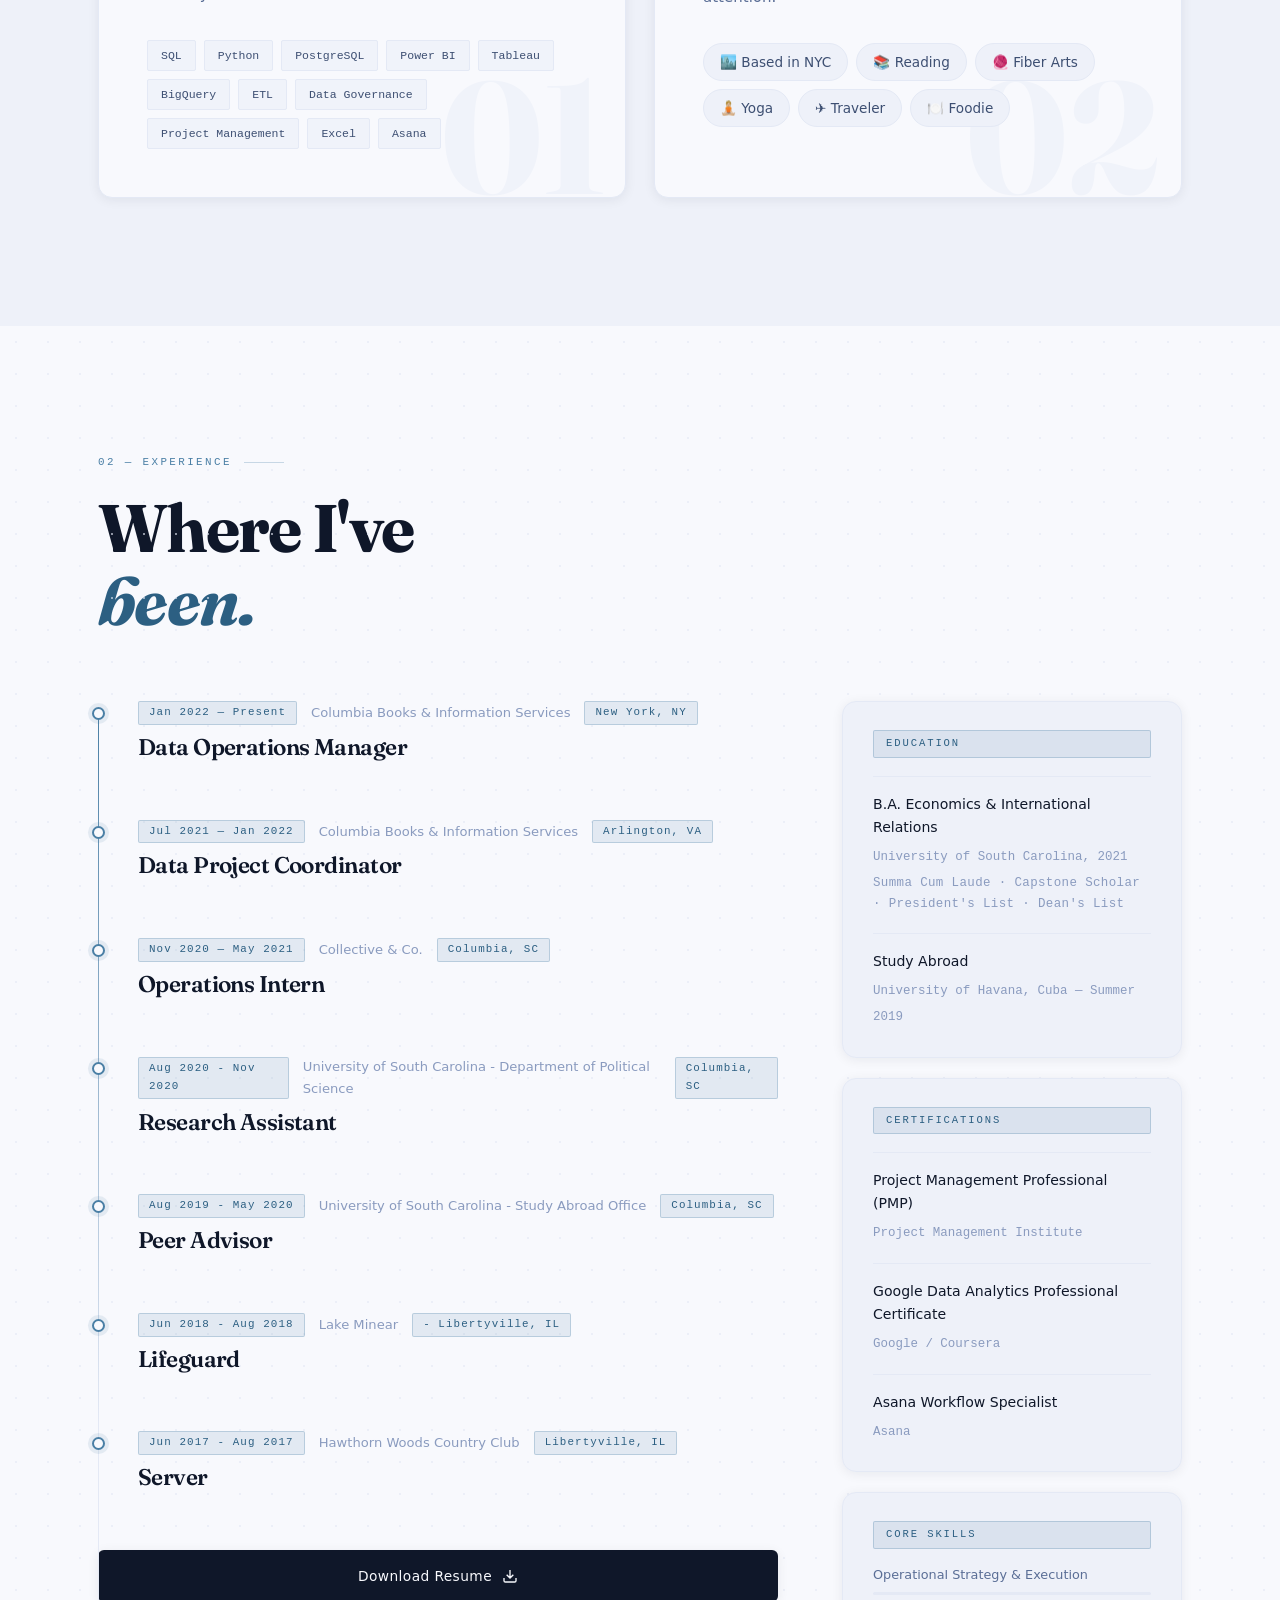
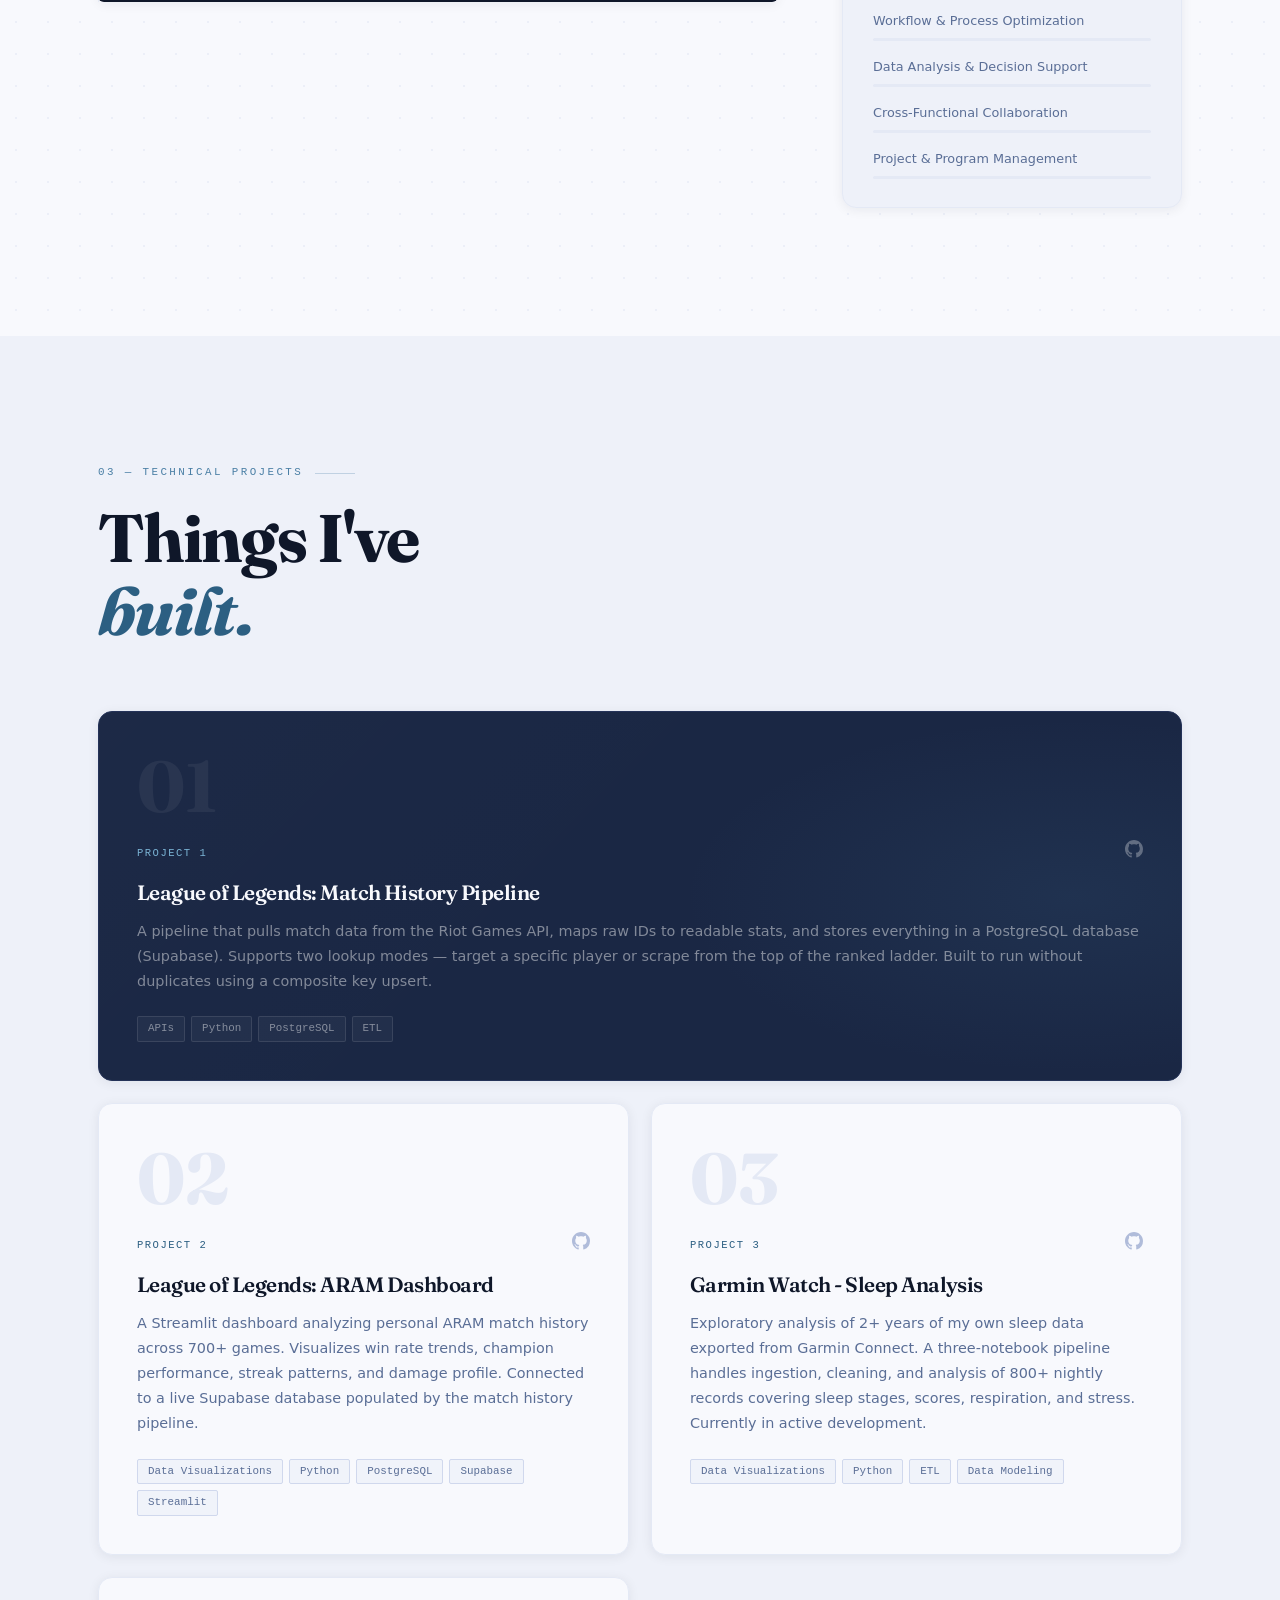
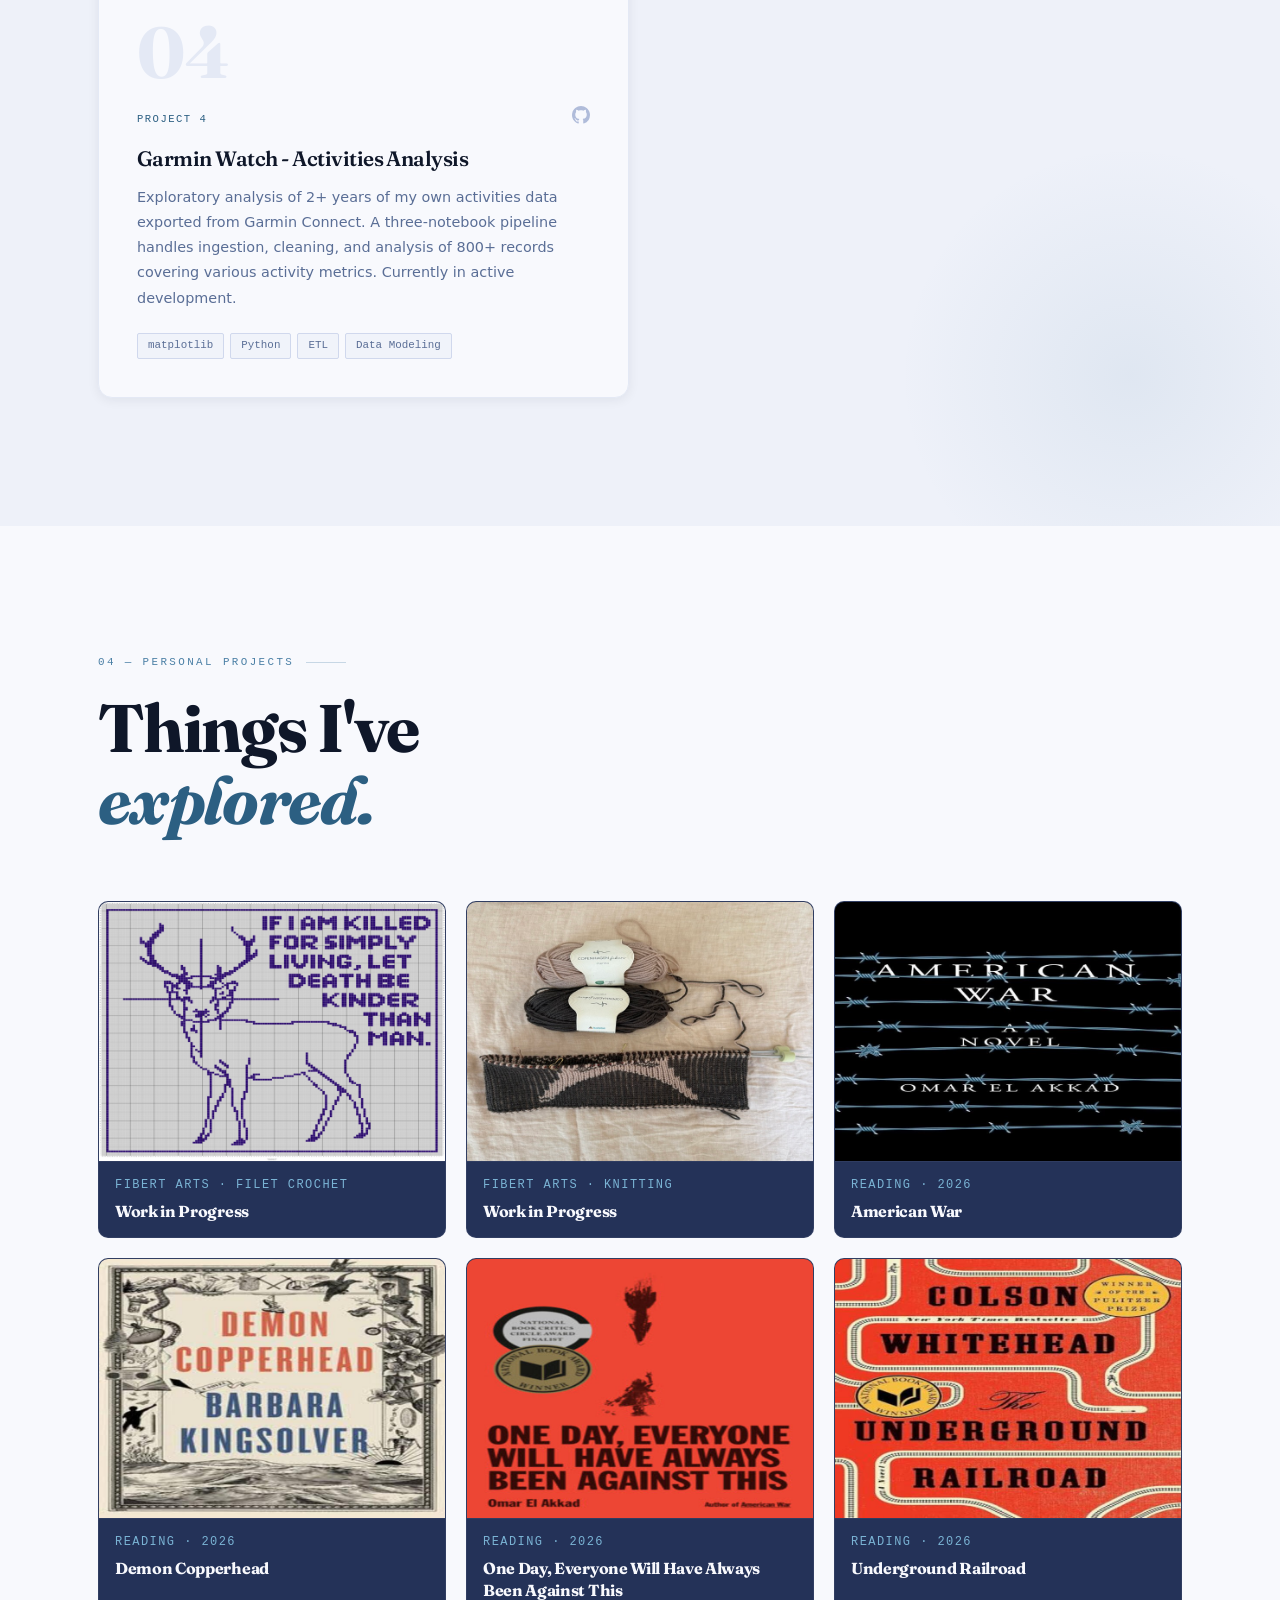
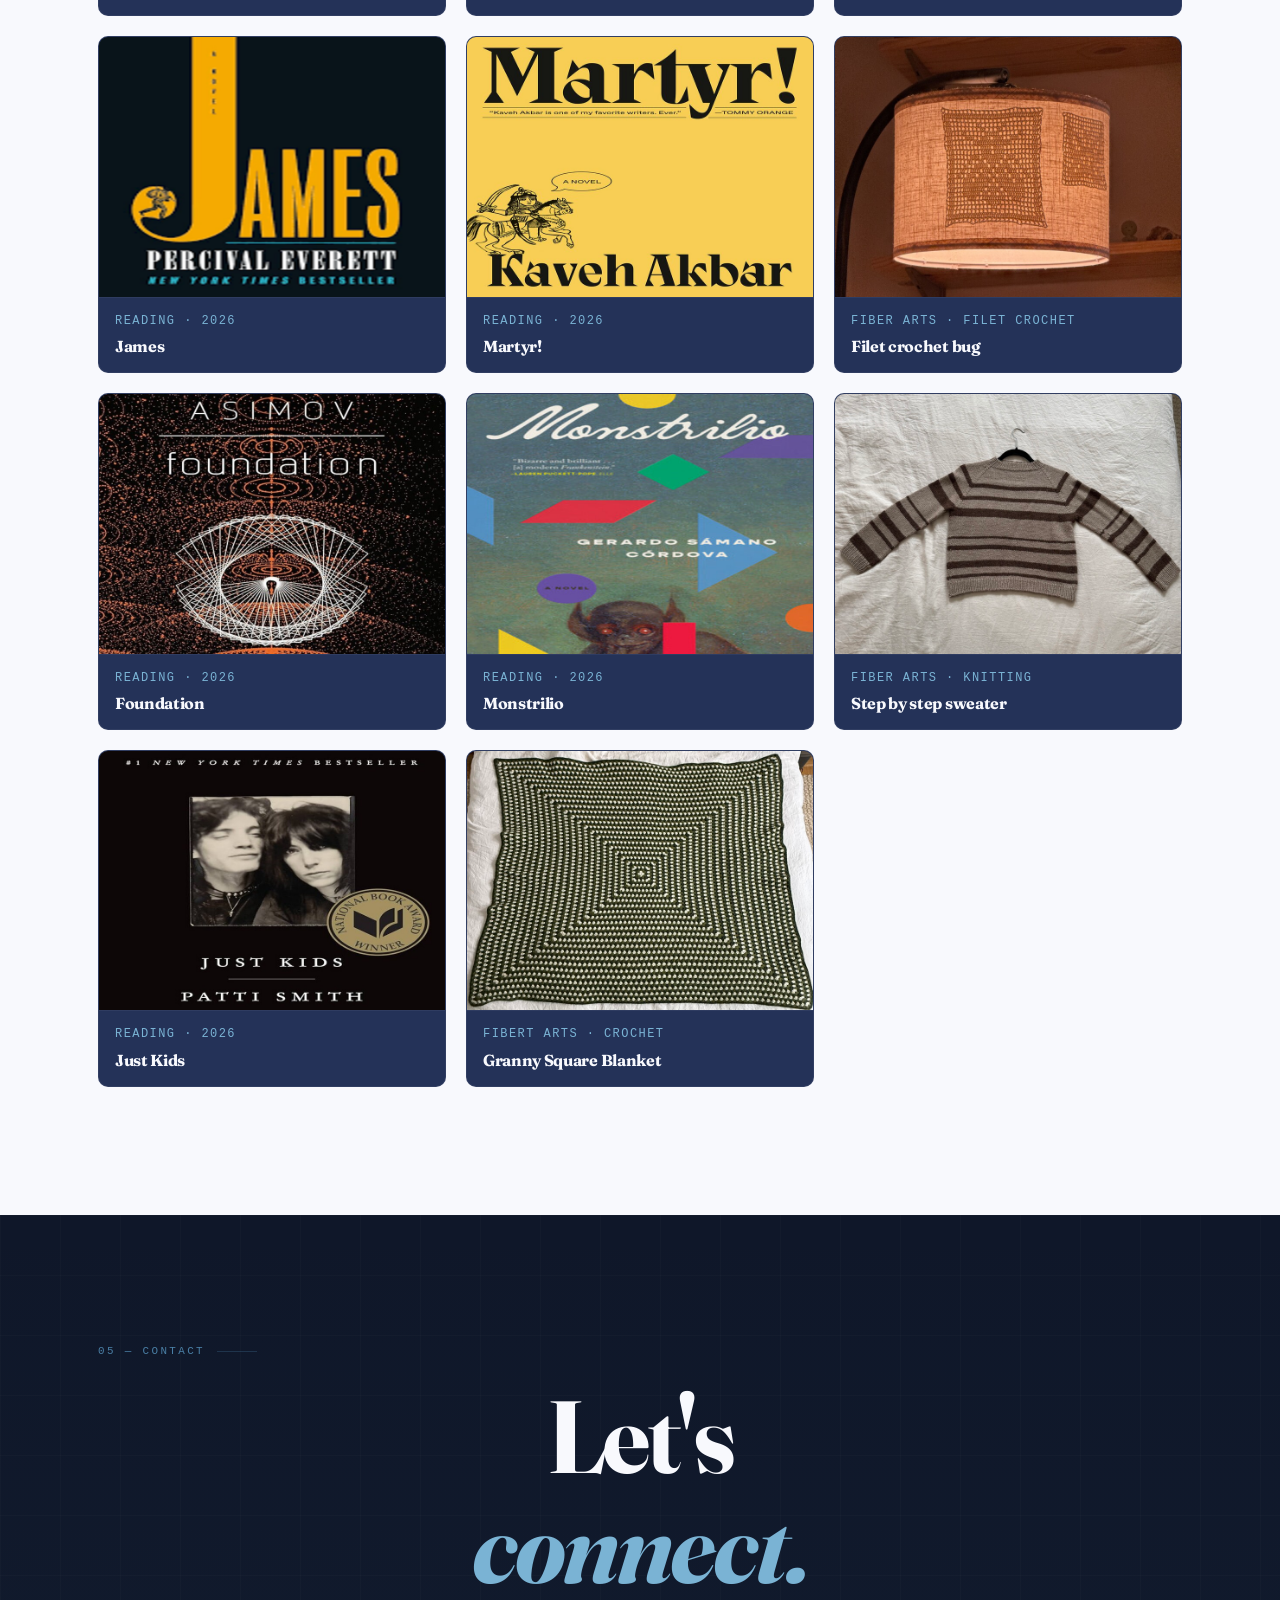
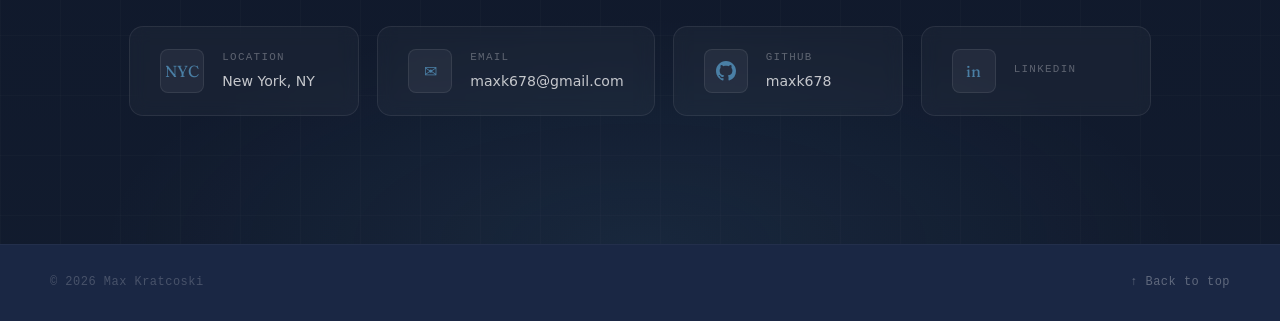
==== commit cda47704: "update readings and add garmin-watch-activities-analysis" ====
--- a/index.html
+++ b/index.html
@@ -49,11 +49,11 @@
     </div>
     <div class="hero-stats">
       <div class="stat">
-        <span class="stat-num">4+</span>
+        <span class="stat-num">5+</span>
         <span class="stat-label">Years in Data & Ops</span>
       </div>
       <div class="stat">
-        <span class="stat-num">16</span>
+        <span class="stat-num">17</span>
         <span class="stat-label">Countries Visited</span>
       </div>
       <div class="stat">
@@ -328,6 +328,23 @@
     </div>
   </a>
 
+    <a href="https://github.com/maxk678/garmin-watch-activities-analysis" target="_blank" rel="noopener noreferrer" class="project-card" data-anim>
+    <div class="project-card-inner">
+      <div class="project-number">04</div>
+      <div class="project-top">
+        <span class="project-category">Project 4</span>
+        <div class="project-links">
+          <span class="github-icon">
+            <svg width="18" height="18" viewBox="0 0 24 24" fill="currentColor"><path d="M12 0C5.37 0 0 5.37 0 12c0 5.31 3.435 9.795 8.205 11.385.6.105.825-.255.825-.57 0-.285-.015-1.23-.015-2.235-3.015.555-3.795-.735-4.035-1.41-.135-.345-.72-1.41-1.23-1.695-.42-.225-1.02-.78-.015-.795.945-.015 1.62.87 1.845 1.23 1.08 1.815 2.805 1.305 3.495.99.105-.78.42-1.305.765-1.605-2.67-.3-5.46-1.335-5.46-5.925 0-1.305.465-2.385 1.23-3.225-.12-.3-.54-1.53.12-3.18 0 0 1.005-.315 3.3 1.23.96-.27 1.98-.405 3-.405s2.04.135 3 .405c2.295-1.56 3.3-1.23 3.3-1.23.66 1.65.24 2.88.12 3.18.765.84 1.23 1.905 1.23 3.225 0 4.605-2.805 5.625-5.475 5.925.435.375.81 1.095.81 2.22 0 1.605-.015 2.895-.015 3.3 0 .315.225.69.825.57A12.02 12.02 0 0024 12c0-6.63-5.37-12-12-12z"/></svg>
+          </span>
+        </div>
+      </div>
+      <h3>Garmin Watch - Activities Analysis</h3>
+      <p>Exploratory analysis of 2+ years of my own activities data exported from Garmin Connect. A three-notebook pipeline handles ingestion, cleaning, and analysis of 800+ records covering various activity metrics. Currently in active development.</p>
+      <div class="project-tech"><span>matplotlib</span><span>Python</span><span>ETL</span><span>Data Modeling</span></div>
+    </div>
+  </a>
+
 </div>
     </div>
   </section>
